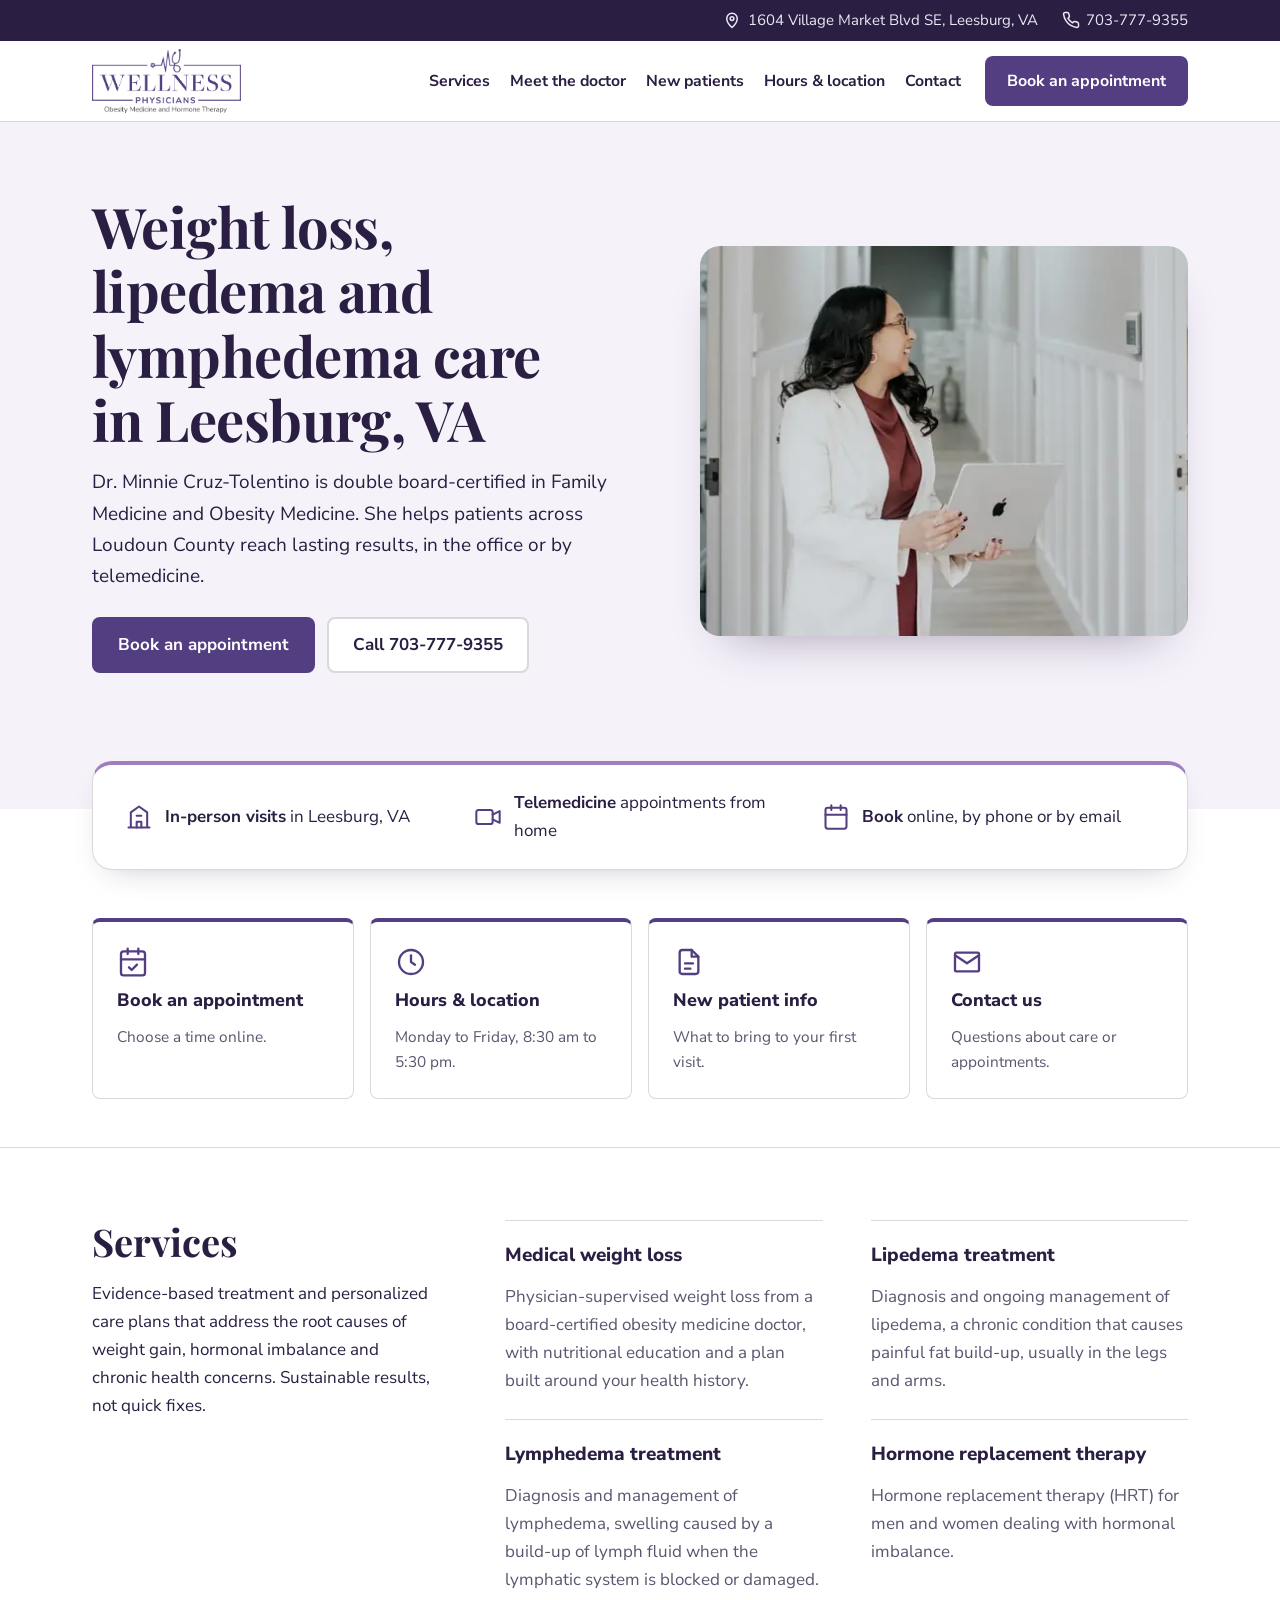
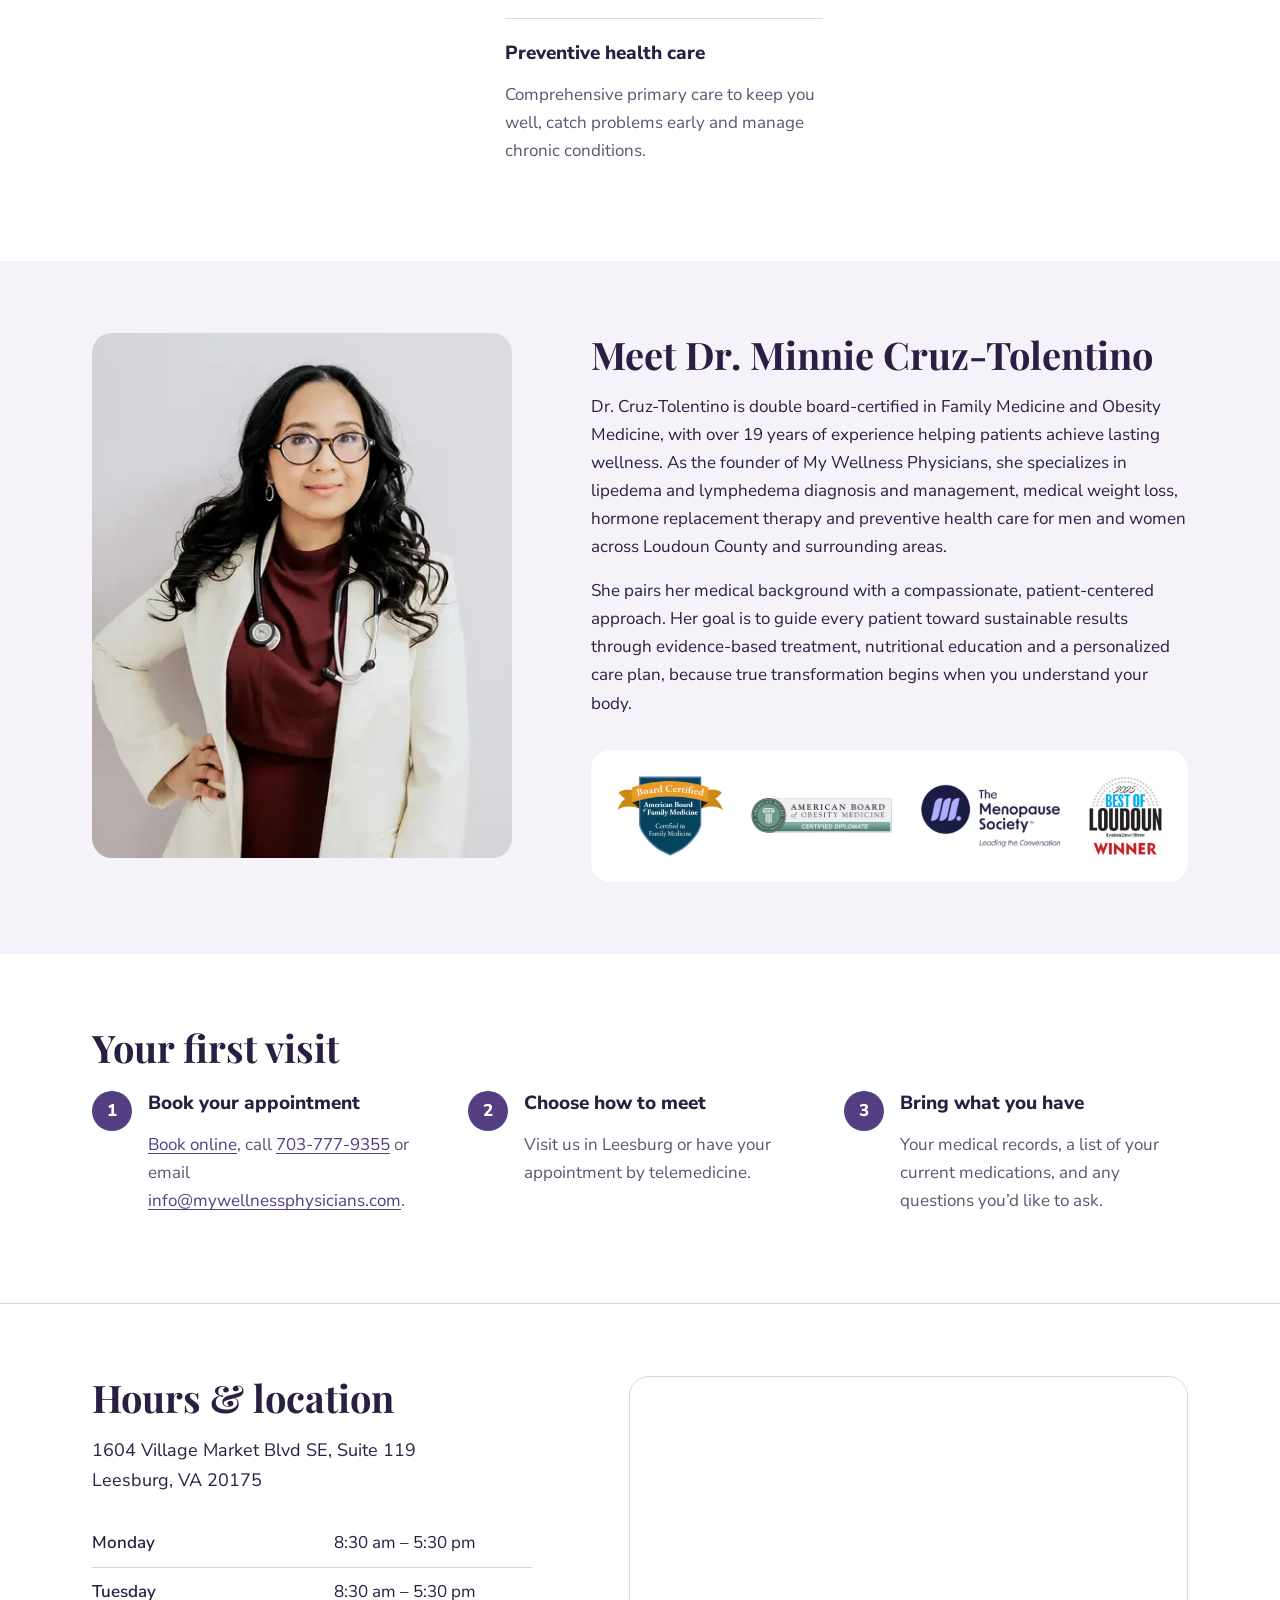
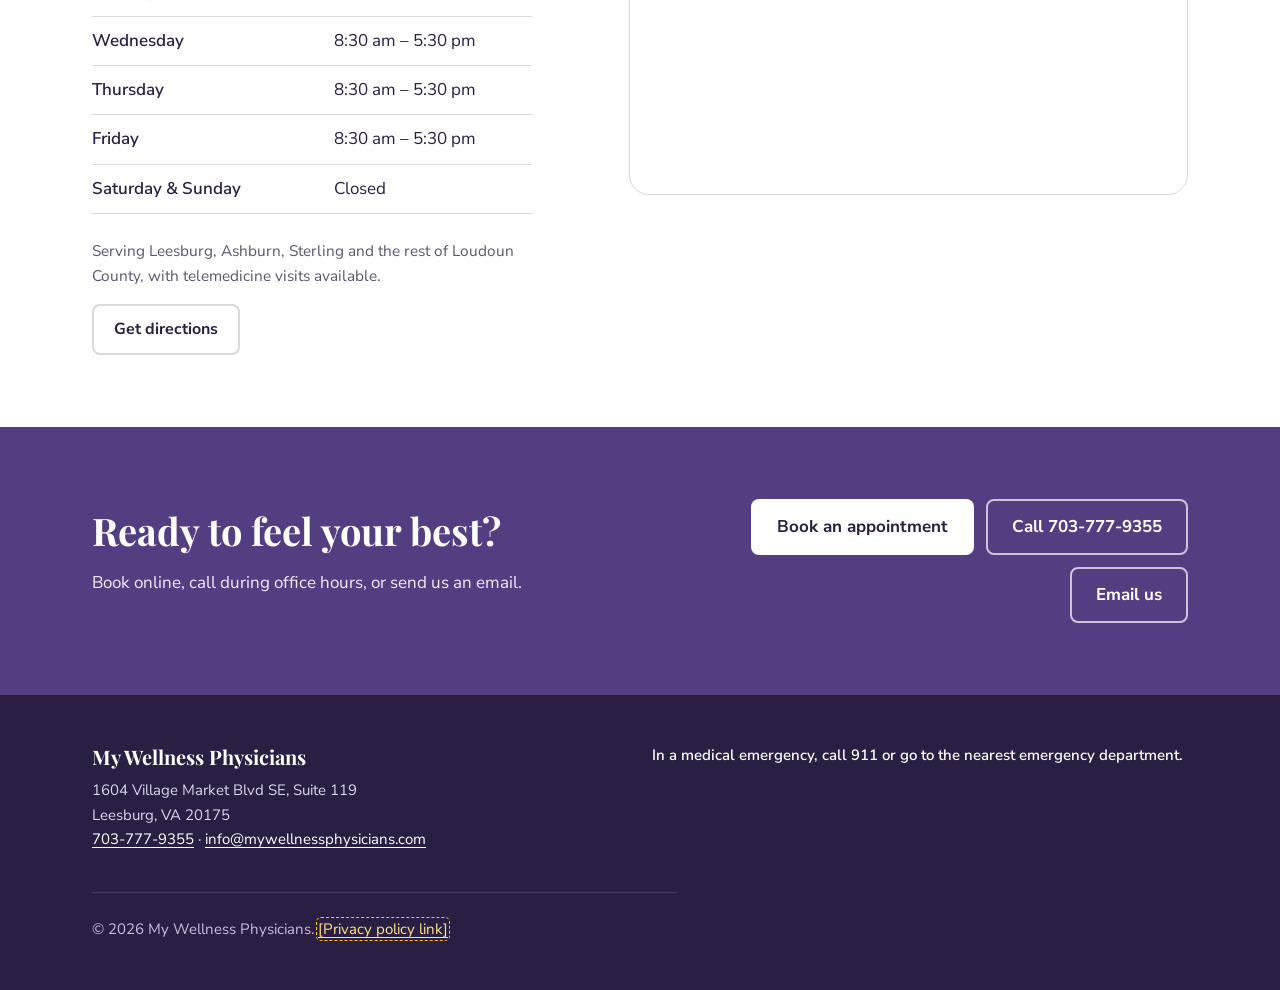
==== index.html @ 18125624 "Replace bio credentials list with certification logos Shows ABFM board certification, ABOM diplomate" ====
<!doctype html>
<html lang="en">
<head>
  <meta charset="utf-8">
  <meta name="viewport" content="width=device-width, initial-scale=1">
  <title>Weight Loss, Lipedema &amp; Lymphedema Doctor in Leesburg, VA | My Wellness Physicians</title>
  <meta name="description" content="Medical weight loss, lipedema and lymphedema treatment, and hormone therapy in Leesburg, VA. Dr. Minnie Cruz-Tolentino is double board-certified in Family and Obesity Medicine, serving Loudoun County in person and by telemedicine.">
  <link rel="canonical" href="https://www.mywellnessphysicians.com/">

  <meta property="og:type" content="website">
  <meta property="og:site_name" content="My Wellness Physicians">
  <meta property="og:title" content="Weight Loss, Lipedema &amp; Lymphedema Care in Leesburg, VA">
  <meta property="og:description" content="Physician-led medical weight loss, lipedema and lymphedema care, and hormone therapy for Loudoun County. In person or by telemedicine.">
  <meta property="og:url" content="https://www.mywellnessphysicians.com/">
  <meta property="og:image" content="https://www.mywellnessphysicians.com/assets/img/og-image.jpg">
  <meta name="twitter:card" content="summary_large_image">

  <link rel="preconnect" href="https://fonts.googleapis.com">
  <link rel="preconnect" href="https://fonts.gstatic.com" crossorigin>
  <link href="https://fonts.googleapis.com/css2?family=Nunito+Sans:opsz,wght@6..12,400;6..12,600;6..12,700;6..12,800&family=Playfair+Display:wght@600;700&display=swap" rel="stylesheet">
  <link rel="preload" as="image" href="assets/img/dr-cruz-tolentino-clinic-1200.webp" imagesrcset="assets/img/dr-cruz-tolentino-clinic-700.webp 700w, assets/img/dr-cruz-tolentino-clinic-1200.webp 1200w" imagesizes="(min-width: 900px) 540px, 100vw">
  <link rel="stylesheet" href="styles.css">

  <script type="application/ld+json">
  {
    "@context": "https://schema.org",
    "@type": "MedicalClinic",
    "@id": "https://www.mywellnessphysicians.com/#clinic",
    "name": "My Wellness Physicians",
    "description": "Obesity medicine and hormone therapy practice in Leesburg, Virginia offering medical weight loss, lipedema and lymphedema diagnosis and management, hormone replacement therapy, and preventive primary care.",
    "url": "https://www.mywellnessphysicians.com/",
    "logo": "https://www.mywellnessphysicians.com/assets/logo.png",
    "image": "https://www.mywellnessphysicians.com/assets/img/og-image.jpg",
    "telephone": "+1-703-777-9355",
    "email": "info@mywellnessphysicians.com",
    "address": {
      "@type": "PostalAddress",
      "streetAddress": "1604 Village Market Blvd SE, Suite 119",
      "addressLocality": "Leesburg",
      "addressRegion": "VA",
      "postalCode": "20175",
      "addressCountry": "US"
    },
    "areaServed": [
      { "@type": "City", "name": "Leesburg, VA" },
      { "@type": "AdministrativeArea", "name": "Loudoun County, VA" }
    ],
    "openingHoursSpecification": [{
      "@type": "OpeningHoursSpecification",
      "dayOfWeek": ["Monday", "Tuesday", "Wednesday", "Thursday", "Friday"],
      "opens": "08:30",
      "closes": "17:30"
    }],
    "medicalSpecialty": ["PrimaryCare"],
    "availableService": [
      { "@type": "MedicalTherapy", "name": "Medical weight loss" },
      { "@type": "MedicalTherapy", "name": "Lipedema diagnosis and management" },
      { "@type": "MedicalTherapy", "name": "Lymphedema diagnosis and management" },
      { "@type": "MedicalTherapy", "name": "Hormone replacement therapy" },
      { "@type": "MedicalProcedure", "name": "Preventive health care" }
    ],
    "potentialAction": {
      "@type": "ReserveAction",
      "target": "https://scheduling.symplast.com/mywellnessphysicians/3?provider=7"
    },
    "employee": {
      "@type": "Physician",
      "name": "Dr. Minnie Cruz-Tolentino",
      "image": "https://www.mywellnessphysicians.com/assets/img/dr-cruz-tolentino-portrait-900.webp"
    }
  }
  </script>
</head>
<body>
  <a class="skip-link" href="#main">Skip to main content</a>

  <div class="utility-bar">
    <div class="container utility-inner">
      <a class="utility-item" href="https://www.google.com/maps/search/?api=1&amp;query=1604+Village+Market+Blvd+SE+Suite+119+Leesburg+VA+20175">
        <svg class="icon" aria-hidden="true" viewBox="0 0 24 24"><path d="M12 22s7-6.2 7-12a7 7 0 1 0-14 0c0 5.8 7 12 7 12z"/><circle cx="12" cy="10" r="2.5"/></svg>
        1604 Village Market Blvd SE, Leesburg, VA
      </a>
      <a class="utility-item" href="tel:+17037779355">
        <svg class="icon" aria-hidden="true" viewBox="0 0 24 24"><path d="M22 16.9v3a2 2 0 0 1-2.2 2 19.8 19.8 0 0 1-8.6-3.1 19.5 19.5 0 0 1-6-6A19.8 19.8 0 0 1 2.1 4.2 2 2 0 0 1 4.1 2h3a2 2 0 0 1 2 1.7c.1.9.4 1.8.7 2.7a2 2 0 0 1-.5 2.1L8 9.8a16 16 0 0 0 6 6l1.3-1.3a2 2 0 0 1 2.1-.4c.9.3 1.8.6 2.7.7a2 2 0 0 1 1.7 2z"/></svg>
        703-777-9355
      </a>
    </div>
  </div>

  <header class="site-header">
    <div class="container header-inner">
      <a class="brand" href="/">
        <img src="assets/logo.png" width="1577" height="676" alt="My Wellness Physicians: Obesity Medicine and Hormone Therapy">
      </a>

      <button class="nav-toggle" type="button" aria-expanded="false" aria-controls="site-nav">
        <svg class="icon" aria-hidden="true" viewBox="0 0 24 24"><path d="M4 7h16M4 12h16M4 17h16"/></svg>
        <span>Menu</span>
      </button>

      <nav class="site-nav" id="site-nav" aria-label="Main">
        <ul>
          <li><a href="#services">Services</a></li>
          <li><a href="#about">Meet the doctor</a></li>
          <li><a href="#new-patients">New patients</a></li>
          <li><a href="#visit">Hours &amp; location</a></li>
          <li><a href="#contact">Contact</a></li>
        </ul>
        <a class="btn btn-primary nav-cta" href="https://scheduling.symplast.com/mywellnessphysicians/3?provider=7">Book an appointment</a>
      </nav>
    </div>
  </header>

  <main id="main">
    <section class="hero" aria-labelledby="hero-title">
      <div class="container hero-inner">
        <div class="hero-copy">
          <h1 id="hero-title">Weight loss, lipedema and lymphedema care in Leesburg, VA</h1>
          <p class="lede">Dr. Minnie Cruz-Tolentino is double board-certified in Family Medicine and Obesity Medicine. She helps patients across Loudoun County reach lasting results, in the office or by telemedicine.</p>
          <div class="hero-actions">
            <a class="btn btn-primary btn-lg" href="https://scheduling.symplast.com/mywellnessphysicians/3?provider=7">Book an appointment</a>
            <a class="btn btn-quiet btn-lg" href="tel:+17037779355">Call 703-777-9355</a>
          </div>
        </div>
        <figure class="hero-media">
          <img
            src="assets/img/dr-cruz-tolentino-clinic-1200.webp"
            srcset="assets/img/dr-cruz-tolentino-clinic-700.webp 700w, assets/img/dr-cruz-tolentino-clinic-1200.webp 1200w"
            sizes="(min-width: 900px) 540px, 100vw"
            width="1200" height="675"
            alt="Dr. Minnie Cruz-Tolentino in the hallway of My Wellness Physicians in Leesburg, VA"
            fetchpriority="high">
        </figure>
      </div>
    </section>

    <section class="visit-options" aria-label="Ways to see us">
      <div class="container">
        <ul class="options-list">
          <li>
            <svg class="icon icon-md" aria-hidden="true" viewBox="0 0 24 24"><path d="M3 21h18M5 21V8l7-5 7 5v13"/><path d="M10 21v-5h4v5M10 11h4"/></svg>
            <span><strong>In-person visits</strong> in Leesburg, VA</span>
          </li>
          <li>
            <svg class="icon icon-md" aria-hidden="true" viewBox="0 0 24 24"><rect x="2" y="6" width="14" height="12" rx="2"/><path d="m16 10 6-3v10l-6-3"/></svg>
            <span><strong>Telemedicine</strong> appointments from home</span>
          </li>
          <li>
            <svg class="icon icon-md" aria-hidden="true" viewBox="0 0 24 24"><rect x="3" y="4" width="18" height="18" rx="2"/><path d="M16 2v4M8 2v4M3 10h18"/></svg>
            <span><strong>Book</strong> online, by phone or by email</span>
          </li>
        </ul>
      </div>
    </section>

    <section class="quick-links" aria-labelledby="quick-title">
      <div class="container">
        <h2 id="quick-title" class="visually-hidden">Get started</h2>
        <ul class="quick-grid">
          <li>
            <a class="quick-link" href="https://scheduling.symplast.com/mywellnessphysicians/3?provider=7">
              <svg class="icon icon-lg" aria-hidden="true" viewBox="0 0 24 24"><rect x="3" y="4" width="18" height="18" rx="2"/><path d="M16 2v4M8 2v4M3 10h18M9 16l2 2 4-4"/></svg>
              <span class="quick-title">Book an appointment</span>
              <span class="quick-text">Choose a time online.</span>
            </a>
          </li>
          <li>
            <a class="quick-link" href="#visit">
              <svg class="icon icon-lg" aria-hidden="true" viewBox="0 0 24 24"><circle cx="12" cy="12" r="9"/><path d="M12 7v5l3 2"/></svg>
              <span class="quick-title">Hours &amp; location</span>
              <span class="quick-text">Monday to Friday, 8:30 am to 5:30 pm.</span>
            </a>
          </li>
          <li>
            <a class="quick-link" href="#new-patients">
              <svg class="icon icon-lg" aria-hidden="true" viewBox="0 0 24 24"><path d="M14 3H7a2 2 0 0 0-2 2v14a2 2 0 0 0 2 2h10a2 2 0 0 0 2-2V8z"/><path d="M14 3v5h5M9 13h6M9 17h4"/></svg>
              <span class="quick-title">New patient info</span>
              <span class="quick-text">What to bring to your first visit.</span>
            </a>
          </li>
          <li>
            <a class="quick-link" href="#contact">
              <svg class="icon icon-lg" aria-hidden="true" viewBox="0 0 24 24"><path d="M4 5h16a1 1 0 0 1 1 1v12a1 1 0 0 1-1 1H4a1 1 0 0 1-1-1V6a1 1 0 0 1 1-1z"/><path d="m3 7 9 6 9-6"/></svg>
              <span class="quick-title">Contact us</span>
              <span class="quick-text">Questions about care or appointments.</span>
            </a>
          </li>
        </ul>
      </div>
    </section>

    <section class="services" id="services" aria-labelledby="services-title">
      <div class="container services-inner">
        <div class="section-intro">
          <h2 id="services-title">Services</h2>
          <p>Evidence-based treatment and personalized care plans that address the root causes of weight gain, hormonal imbalance and chronic health concerns. Sustainable results, not quick fixes.</p>
        </div>
        <ul class="service-list">
          <li id="weight-loss">
            <h3>Medical weight loss</h3>
            <p>Physician-supervised weight loss from a board-certified obesity medicine doctor, with nutritional education and a plan built around your health history.</p>
          </li>
          <li id="lipedema">
            <h3>Lipedema treatment</h3>
            <p>Diagnosis and ongoing management of lipedema, a chronic condition that causes painful fat build-up, usually in the legs and arms.</p>
          </li>
          <li id="lymphedema">
            <h3>Lymphedema treatment</h3>
            <p>Diagnosis and management of lymphedema, swelling caused by a build-up of lymph fluid when the lymphatic system is blocked or damaged.</p>
          </li>
          <li id="hormone-therapy">
            <h3>Hormone replacement therapy</h3>
            <p>Hormone replacement therapy (HRT) for men and women dealing with hormonal imbalance.</p>
          </li>
          <li id="preventive-care">
            <h3>Preventive health care</h3>
            <p>Comprehensive primary care to keep you well, catch problems early and manage chronic conditions.</p>
          </li>
        </ul>
      </div>
    </section>

    <section class="about" id="about" aria-labelledby="about-title">
      <div class="container about-inner">
        <img class="about-photo"
          src="assets/img/dr-cruz-tolentino-portrait-900.webp"
          srcset="assets/img/dr-cruz-tolentino-portrait-500.webp 500w, assets/img/dr-cruz-tolentino-portrait-900.webp 900w"
          sizes="(min-width: 900px) 420px, 100vw"
          width="900" height="984" loading="lazy"
          alt="Portrait of Dr. Minnie Cruz-Tolentino, obesity medicine physician in Leesburg, VA">
        <div>
          <h2 id="about-title">Meet Dr. Minnie Cruz-Tolentino</h2>
          <p>Dr. Cruz-Tolentino is double board-certified in Family Medicine and Obesity Medicine, with over 19 years of experience helping patients achieve lasting wellness. As the founder of My Wellness Physicians, she specializes in lipedema and lymphedema diagnosis and management, medical weight loss, hormone replacement therapy and preventive health care for men and women across Loudoun County and surrounding areas.</p>
          <p>She pairs her medical background with a compassionate, patient-centered approach. Her goal is to guide every patient toward sustainable results through evidence-based treatment, nutritional education and a personalized care plan, because true transformation begins when you understand your body.</p>
          <ul class="credentials" aria-label="Certifications and recognition">
            <li><img src="assets/img/credentials/abfm-board-certified.png" width="199" height="152" loading="lazy" alt="Board Certified, American Board of Family Medicine"></li>
            <li><img src="assets/img/credentials/abom-diplomate.png" width="293" height="78" loading="lazy" alt="American Board of Obesity Medicine, Certified Diplomate"></li>
            <li><img src="assets/img/credentials/menopause-society.png" width="218" height="102" loading="lazy" alt="The Menopause Society"></li>
            <li><img src="assets/img/credentials/best-of-loudoun-2025.png" width="123" height="134" loading="lazy" alt="Best of Loudoun 2025 Winner, Loudoun Times-Mirror"></li>
          </ul>
        </div>
      </div>
    </section>

    <section class="new-patients" id="new-patients" aria-labelledby="np-title">
      <div class="container">
        <h2 id="np-title">Your first visit</h2>
        <ol class="steps">
          <li>
            <h3>Book your appointment</h3>
            <p>
              <a href="https://scheduling.symplast.com/mywellnessphysicians/3?provider=7">Book online</a>, call <a href="tel:+17037779355">703-777-9355</a>
              or email <a href="mailto:info@mywellnessphysicians.com">info@mywellnessphysicians.com</a>.
            </p>
          </li>
          <li>
            <h3>Choose how to meet</h3>
            <p>Visit us in Leesburg or have your appointment by telemedicine.</p>
          </li>
          <li>
            <h3>Bring what you have</h3>
            <p>Your medical records, a list of your current medications, and any questions you’d like to ask.</p>
          </li>
        </ol>
      </div>
    </section>

    <section class="visit" id="visit" aria-labelledby="visit-title">
      <div class="container visit-inner">
        <div>
          <h2 id="visit-title">Hours &amp; location</h2>
          <address class="address">
            1604 Village Market Blvd SE, Suite 119<br>
            Leesburg, VA 20175
          </address>
          <table class="hours">
            <caption class="visually-hidden">Opening hours</caption>
            <tbody>
              <tr><th scope="row">Monday</th><td>8:30 am – 5:30 pm</td></tr>
              <tr><th scope="row">Tuesday</th><td>8:30 am – 5:30 pm</td></tr>
              <tr><th scope="row">Wednesday</th><td>8:30 am – 5:30 pm</td></tr>
              <tr><th scope="row">Thursday</th><td>8:30 am – 5:30 pm</td></tr>
              <tr><th scope="row">Friday</th><td>8:30 am – 5:30 pm</td></tr>
              <tr><th scope="row">Saturday &amp; Sunday</th><td>Closed</td></tr>
            </tbody>
          </table>
          <p class="hint">Serving Leesburg, Ashburn, Sterling and the rest of Loudoun County, with telemedicine visits available.</p>
          <a class="btn btn-quiet" href="https://www.google.com/maps/dir/?api=1&amp;destination=1604+Village+Market+Blvd+SE+Suite+119+Leesburg+VA+20175">Get directions</a>
        </div>
        <iframe class="map"
          title="Map showing My Wellness Physicians at 1604 Village Market Blvd SE, Leesburg, VA"
          src="https://www.google.com/maps?q=1604+Village+Market+Blvd+SE+Suite+119+Leesburg+VA+20175&amp;output=embed"
          loading="lazy" referrerpolicy="no-referrer-when-downgrade"></iframe>
      </div>
    </section>

    <section class="cta-band" id="contact" aria-labelledby="contact-title">
      <div class="container cta-inner">
        <div>
          <h2 id="contact-title">Ready to feel your best?</h2>
          <p>Book online, call during office hours, or send us an email.</p>
        </div>
        <div class="cta-actions">
          <a class="btn btn-light btn-lg" href="https://scheduling.symplast.com/mywellnessphysicians/3?provider=7">Book an appointment</a>
          <a class="btn btn-outline-light btn-lg" href="tel:+17037779355">Call 703-777-9355</a>
          <a class="btn btn-outline-light btn-lg" href="mailto:info@mywellnessphysicians.com">Email us</a>
        </div>
      </div>
    </section>
  </main>

  <footer class="site-footer">
    <div class="container footer-inner">
      <div>
        <p class="footer-brand">My Wellness Physicians</p>
        <p>
          1604 Village Market Blvd SE, Suite 119<br>
          Leesburg, VA 20175<br>
          <a href="tel:+17037779355">703-777-9355</a> ·
          <a href="mailto:info@mywellnessphysicians.com">info@mywellnessphysicians.com</a>
        </p>
      </div>
      <p class="footer-notice">In a medical emergency, call 911 or go to the nearest emergency department.</p>
      <p class="footer-legal">© <span id="year">2026</span> My Wellness Physicians. <a href="#" class="ph">[Privacy policy link]</a></p>
    </div>
  </footer>

  <script src="main.js"></script>
</body>
</html>
---- styles.css ----
:root {
  /* Brand palette: #543e82, #9e7ebc, #2a1f42, #d9d9d9, #ffffff */
  --plum-900: #2a1f42;   /* brand deep: headings, footer */
  --plum-800: #3d2d61;   /* hover / dark band */
  --plum-700: #543e82;   /* brand primary: white text passes 8.8:1 */
  --lilac:    #9e7ebc;   /* brand light: decoration only (3.4:1 on white) */
  --plum-100: #e9e1f2;
  --plum-50:  #f6f2fa;
  --ink: #2a1f42;
  --ink-muted: #5b5670;  /* 7:1 on white */
  --line: #d9d9d9;
  --white: #ffffff;
  --ph: #b45309;          /* placeholder marker colour */

  --font-head: "Playfair Display", Georgia, serif;
  --font-body: "Nunito Sans", system-ui, sans-serif;

  --space-1: 0.5rem;
  --space-2: 1rem;
  --space-3: 1.5rem;
  --space-4: 2rem;
  --space-5: 3rem;
  --space-6: 4.5rem;
  --space-7: 6rem;

  --radius-sm: 8px;
  --radius-lg: 20px;
  --container: 1160px;
  --focus: 0 0 0 3px var(--white), 0 0 0 6px var(--plum-700);
}

*, *::before, *::after { box-sizing: border-box; }

html { scroll-behavior: smooth; }

@media (prefers-reduced-motion: reduce) {
  html { scroll-behavior: auto; }
  *, *::before, *::after { transition: none !important; }
}

body {
  margin: 0;
  font-family: var(--font-body);
  font-size: 1.0625rem;
  line-height: 1.65;
  color: var(--ink);
  background: var(--white);
}

h1, h2, h3 {
  font-family: var(--font-head);
  line-height: 1.15;
  margin: 0 0 var(--space-2);
  color: var(--plum-900);
  text-wrap: balance;
}
h1 { font-size: clamp(2.25rem, 4.6vw, 3.5rem); font-weight: 700; letter-spacing: -0.01em; }
h2 { font-size: clamp(1.75rem, 3vw, 2.375rem); font-weight: 700; }
h3 { font-family: var(--font-body); font-size: 1.1875rem; font-weight: 800; }
p { margin: 0 0 var(--space-2); max-width: 65ch; }

a { color: var(--plum-700); text-underline-offset: 0.2em; }
a:hover { color: var(--plum-900); }
:focus-visible { outline: none; box-shadow: var(--focus); border-radius: 4px; }

.container {
  width: 100%;
  max-width: var(--container);
  margin-inline: auto;
  padding-inline: 1rem;
}
@media (min-width: 768px) { .container { padding-inline: 2rem; } }

.visually-hidden {
  position: absolute !important;
  width: 1px; height: 1px;
  overflow: hidden; clip: rect(0 0 0 0); white-space: nowrap;
}

.skip-link {
  position: absolute; left: 1rem; top: -100px; z-index: 100;
  background: var(--plum-900); color: var(--white);
  padding: var(--space-1) var(--space-2); border-radius: var(--radius-sm);
}
.skip-link:focus { top: 1rem; color: var(--white); }

/* Placeholder content: delete the class once real copy is in. */
.ph {
  color: var(--ph);
  background: #fff7ed;
  outline: 1px dashed #f59e0b;
  outline-offset: 1px;
  border-radius: 3px;
}

.icon {
  width: 1.125rem; height: 1.125rem;
  fill: none; stroke: currentColor; stroke-width: 2;
  stroke-linecap: round; stroke-linejoin: round;
  flex-shrink: 0;
}
.icon-lg { width: 2rem; height: 2rem; stroke-width: 1.75; }

/* Buttons */
.btn {
  display: inline-flex; align-items: center; justify-content: center; gap: 0.4em;
  min-height: 44px;
  padding: 0.625rem 1.25rem;
  border-radius: var(--radius-sm);
  border: 2px solid transparent;
  font-family: var(--font-body);
  font-weight: 700;
  font-size: 1rem;
  text-decoration: none;
  cursor: pointer;
  transition: background-color 160ms ease, color 160ms ease, border-color 160ms ease;
}
.btn-lg { min-height: 52px; padding: 0.75rem 1.5rem; font-size: 1.0625rem; }
.btn-primary { background: var(--plum-700); color: var(--white); }
.btn-primary:hover { background: var(--plum-900); color: var(--white); }
.btn-quiet { background: var(--white); color: var(--plum-900); border-color: var(--line); }
.btn-quiet:hover { border-color: var(--plum-700); color: var(--plum-900); }
.btn-light { background: var(--white); color: var(--plum-900); }
.btn-light:hover { background: var(--plum-100); color: var(--plum-900); }
.btn-outline-light { background: transparent; color: var(--white); border-color: rgba(255,255,255,.7); }
.btn-outline-light:hover { background: rgba(255,255,255,.12); color: var(--white); border-color: var(--white); }
.cta-band .ph, .btn .ph { color: inherit; background: transparent; }

/* Utility bar */
.utility-bar { background: var(--plum-900); color: #ece6f5; font-size: 0.9375rem; }
.utility-inner {
  display: flex; flex-wrap: wrap; justify-content: flex-start; gap: 0.25rem 1.5rem;
  padding-block: 0.5rem;
}
@media (min-width: 768px) { .utility-inner { justify-content: flex-end; } }
.utility-item { display: inline-flex; align-items: center; gap: 0.4rem; color: inherit; text-decoration: none; }
a.utility-item:hover { color: var(--white); text-decoration: underline; }
.utility-bar .ph { color: #fde68a; background: transparent; outline-color: #fbbf24; }

/* Header */
.site-header {
  position: sticky; top: 0; z-index: 50;
  background: rgba(255,255,255,.97);
  border-bottom: 1px solid var(--line);
}
.header-inner {
  display: flex; align-items: center; justify-content: space-between; gap: var(--space-2);
  min-height: 80px; padding-block: 0.5rem;
}
.brand { display: inline-flex; align-items: center; flex-shrink: 0; }
.brand img { display: block; height: 52px; width: auto; }
@media (min-width: 640px) { .brand img { height: 64px; } }
@media (min-width: 1300px) { .brand img { height: 72px; } }

.nav-toggle {
  display: inline-flex; align-items: center; gap: 0.4rem;
  min-height: 44px; padding: 0 0.875rem;
  background: var(--white); color: var(--plum-900);
  border: 2px solid var(--line); border-radius: var(--radius-sm);
  font: 700 1rem var(--font-body); cursor: pointer;
}

.site-nav {
  display: none;
  position: absolute; left: 0; right: 0; top: 100%;
  background: var(--white);
  border-bottom: 1px solid var(--line);
  padding: var(--space-1) 1rem var(--space-3);
}
.site-nav.is-open { display: block; }
.site-nav ul { list-style: none; margin: 0 0 var(--space-2); padding: 0; }
.site-nav li a {
  display: flex; align-items: center; min-height: 48px;
  color: var(--ink); font-family: var(--font-body); font-weight: 700; text-decoration: none;
  border-bottom: 1px solid var(--line);
}
.site-nav li a:hover { color: var(--plum-700); }
.nav-cta { width: 100%; }


@media (min-width: 1200px) {
  .nav-toggle { display: none; }
  .site-nav {
    display: flex; align-items: center; gap: var(--space-3);
    position: static; padding: 0; border: 0; background: none;
  }
  .site-nav ul { display: flex; gap: 1.25rem; margin: 0; }
  .site-nav li a { border: 0; min-height: 44px; font-size: 0.9875rem; white-space: nowrap; }
  .nav-cta { width: auto; white-space: nowrap; }
}

/* Hero */
.hero { background: var(--plum-50); padding-block: var(--space-5) var(--space-7); }
.hero-inner { display: grid; gap: var(--space-5); align-items: center; }
.lede { font-size: 1.1875rem; color: var(--ink); }
.hero-actions { display: flex; flex-wrap: wrap; gap: 0.75rem; margin-block: var(--space-3) var(--space-2); }
.hero-note { font-size: 0.9375rem; color: var(--ink-muted); }
.hero-media { margin: 0; }
.hero-media img {
  display: block; width: 100%; height: auto;
  aspect-ratio: 5 / 4; object-fit: cover; object-position: 30% 50%;
  border-radius: var(--radius-lg);
  box-shadow: 0 24px 48px -28px rgba(42,31,66,.45);
}

.photo-slot {
  display: grid; place-items: center;
  aspect-ratio: 5 / 4;
  border-radius: var(--radius-lg);
  background:
    repeating-linear-gradient(135deg, transparent 0 14px, rgba(84,62,130,.07) 14px 28px),
    var(--plum-100);
  border: 2px dashed var(--lilac);
  color: var(--plum-800);
  font-family: var(--font-body); font-weight: 700;
}
.photo-slot--portrait { aspect-ratio: 4 / 5; }

@media (min-width: 900px) {
  .hero { padding-block: var(--space-6) calc(var(--space-7) + var(--space-3)); }
  .hero-inner { grid-template-columns: 1.1fr 1fr; gap: var(--space-6); }
}

/* Ways-to-visit strip, overlapping the hero edge */
.visit-options { margin-top: calc(var(--space-5) * -1); position: relative; }
.options-list {
  list-style: none; margin: 0; padding: var(--space-3);
  display: grid; gap: var(--space-2);
  background: var(--white);
  border: 1px solid var(--line);
  border-top: 4px solid var(--lilac);
  border-radius: var(--radius-lg);
  box-shadow: 0 12px 32px -18px rgba(42,31,66,.35);
}
.options-list li { display: flex; align-items: center; gap: 0.75rem; }
.options-list .icon { color: var(--plum-700); }
.icon-md { width: 1.75rem; height: 1.75rem; stroke-width: 1.75; }
@media (min-width: 900px) { .options-list { grid-template-columns: repeat(3, 1fr); padding: var(--space-3) var(--space-4); } }

/* Quick links */
.quick-links { padding-block: var(--space-5); }
.quick-grid { list-style: none; margin: 0; padding: 0; display: grid; gap: var(--space-2); }
@media (min-width: 640px) { .quick-grid { grid-template-columns: repeat(2, 1fr); } }
@media (min-width: 1000px) { .quick-grid { grid-template-columns: repeat(4, 1fr); } }
.quick-link {
  display: grid; align-content: start; gap: 0.5rem; height: 100%;
  padding: var(--space-3);
  border-radius: var(--radius-sm);
  border: 1px solid var(--line);
  border-top: 4px solid var(--plum-700);
  color: var(--ink); text-decoration: none;
  transition: background-color 160ms ease, border-color 160ms ease;
}
.quick-link .icon { color: var(--plum-700); }
.quick-title { font-family: var(--font-body); font-weight: 800; font-size: 1.125rem; color: var(--plum-900); }
.quick-text { color: var(--ink-muted); font-size: 0.9625rem; }
.quick-link:hover { background: var(--plum-50); border-color: var(--plum-700); }
.quick-link:hover .quick-title { text-decoration: underline; }

/* Services */
.services { padding-block: var(--space-6); border-top: 1px solid var(--line); }
.services-inner { display: grid; gap: var(--space-4); }
.service-list {
  list-style: none; margin: 0; padding: 0;
  display: grid; gap: 0 var(--space-5);
}
.service-list li { padding-block: var(--space-3); border-top: 1px solid var(--line); }
.service-list p { color: var(--ink-muted); margin: 0; }
@media (min-width: 768px) { .service-list { grid-template-columns: repeat(2, 1fr); } }
@media (min-width: 1000px) { .services-inner { grid-template-columns: 1fr 2fr; gap: var(--space-6); } }

/* About */
.about { background: var(--plum-50); padding-block: var(--space-6); }
.about-inner { display: grid; gap: var(--space-5); align-items: center; }
.about-photo {
  display: block; width: 100%; max-width: 420px; height: auto;
  aspect-ratio: 4 / 5; object-fit: cover; object-position: 50% 15%;
  border-radius: var(--radius-lg);
}
.about-inner { align-items: start; }
.credentials {
  list-style: none; margin: var(--space-4) 0 0; padding: var(--space-3);
  display: grid; grid-template-columns: repeat(2, 1fr); gap: var(--space-3);
  align-items: center; justify-items: center;
  background: var(--white); border-radius: var(--radius-lg);
}
.credentials li { min-width: 0; }
.credentials img { display: block; width: auto; height: auto; max-width: 100%; max-height: 84px; }
@media (min-width: 1100px) { .credentials { grid-template-columns: repeat(4, auto); justify-content: space-between; } }
@media (min-width: 900px) { .about-inner { grid-template-columns: 1fr 1.4fr; gap: var(--space-6); } }

/* New patients: a real sequence, so numbered */
.new-patients { padding-block: var(--space-6); }
.steps { list-style: none; counter-reset: step; margin: var(--space-3) 0 0; padding: 0; display: grid; gap: var(--space-4); }
.steps li { counter-increment: step; position: relative; padding-left: 3.5rem; }
.steps li::before {
  content: counter(step);
  position: absolute; left: 0; top: -0.15rem;
  width: 2.5rem; height: 2.5rem; display: grid; place-items: center;
  border-radius: 50%;
  background: var(--plum-700); color: var(--white);
  font: 800 1.0625rem var(--font-body);
}
.steps p { color: var(--ink-muted); }
@media (min-width: 900px) { .steps { grid-template-columns: repeat(3, 1fr); } }

/* Visit */
.visit { padding-block: var(--space-6); border-top: 1px solid var(--line); }
.visit-inner { display: grid; gap: var(--space-5); }
.address { font-style: normal; margin-bottom: var(--space-3); font-size: 1.125rem; }
.hours { border-collapse: collapse; width: 100%; max-width: 440px; margin-bottom: var(--space-3); }
.hours th, .hours td { text-align: left; padding: 0.625rem 0; border-bottom: 1px solid var(--line); }
.hours th { font-weight: 600; padding-right: var(--space-3); }
.hours td { white-space: nowrap; }
.hint { color: var(--ink-muted); font-size: 0.9625rem; }
.map { width: 100%; aspect-ratio: 4 / 3; border: 1px solid var(--line); border-radius: var(--radius-lg); }
@media (min-width: 900px) { .visit-inner { grid-template-columns: 1fr 1.2fr; gap: var(--space-6); align-items: start; } }

/* CTA band */
.cta-band { background: var(--plum-700); color: #f1ecf8; padding-block: var(--space-6); }
.cta-band h2 { color: var(--white); }
.cta-band p { color: #f1ecf8; }
.cta-inner { display: grid; gap: var(--space-3); align-items: center; }
.cta-actions { display: flex; flex-wrap: wrap; gap: 0.75rem; }
@media (min-width: 900px) { .cta-inner { grid-template-columns: 1.4fr 1fr; } .cta-actions { justify-content: flex-end; } }

/* Footer */
.site-footer { background: var(--plum-900); color: #ddd5ea; padding-block: var(--space-5); font-size: 0.9375rem; }
.site-footer a { color: var(--white); }
.site-footer .ph { color: #fde68a; background: transparent; outline-color: #fbbf24; }
.footer-inner { display: grid; gap: var(--space-3); }
.footer-brand { font: 700 1.25rem var(--font-head); color: var(--white); margin-bottom: 0.5rem; }
.footer-notice { font-weight: 600; color: var(--white); }
.footer-legal { margin: 0; color: #c9bddb; }
@media (min-width: 900px) { .footer-inner { grid-template-columns: 1fr 1fr; } .footer-legal { grid-column: 1 / -1; padding-top: var(--space-3); border-top: 1px solid rgba(255,255,255,.15); } }
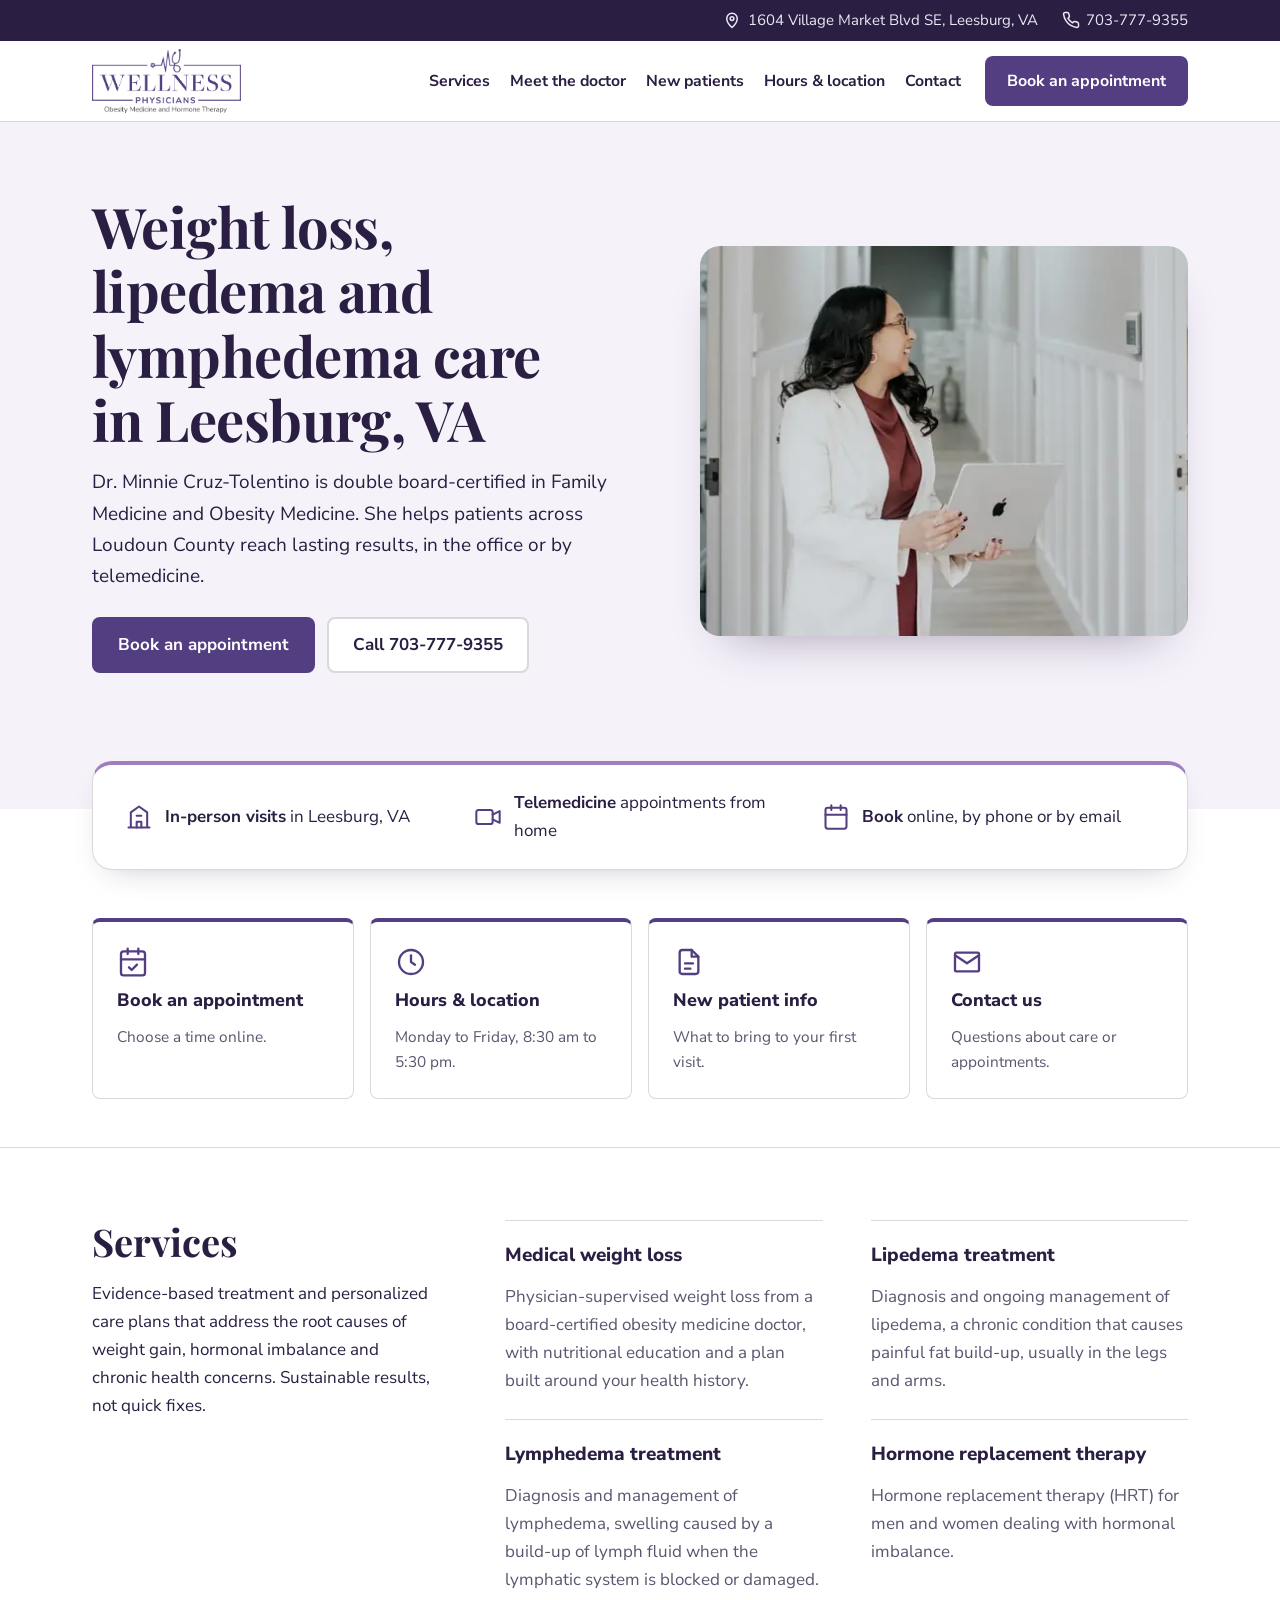
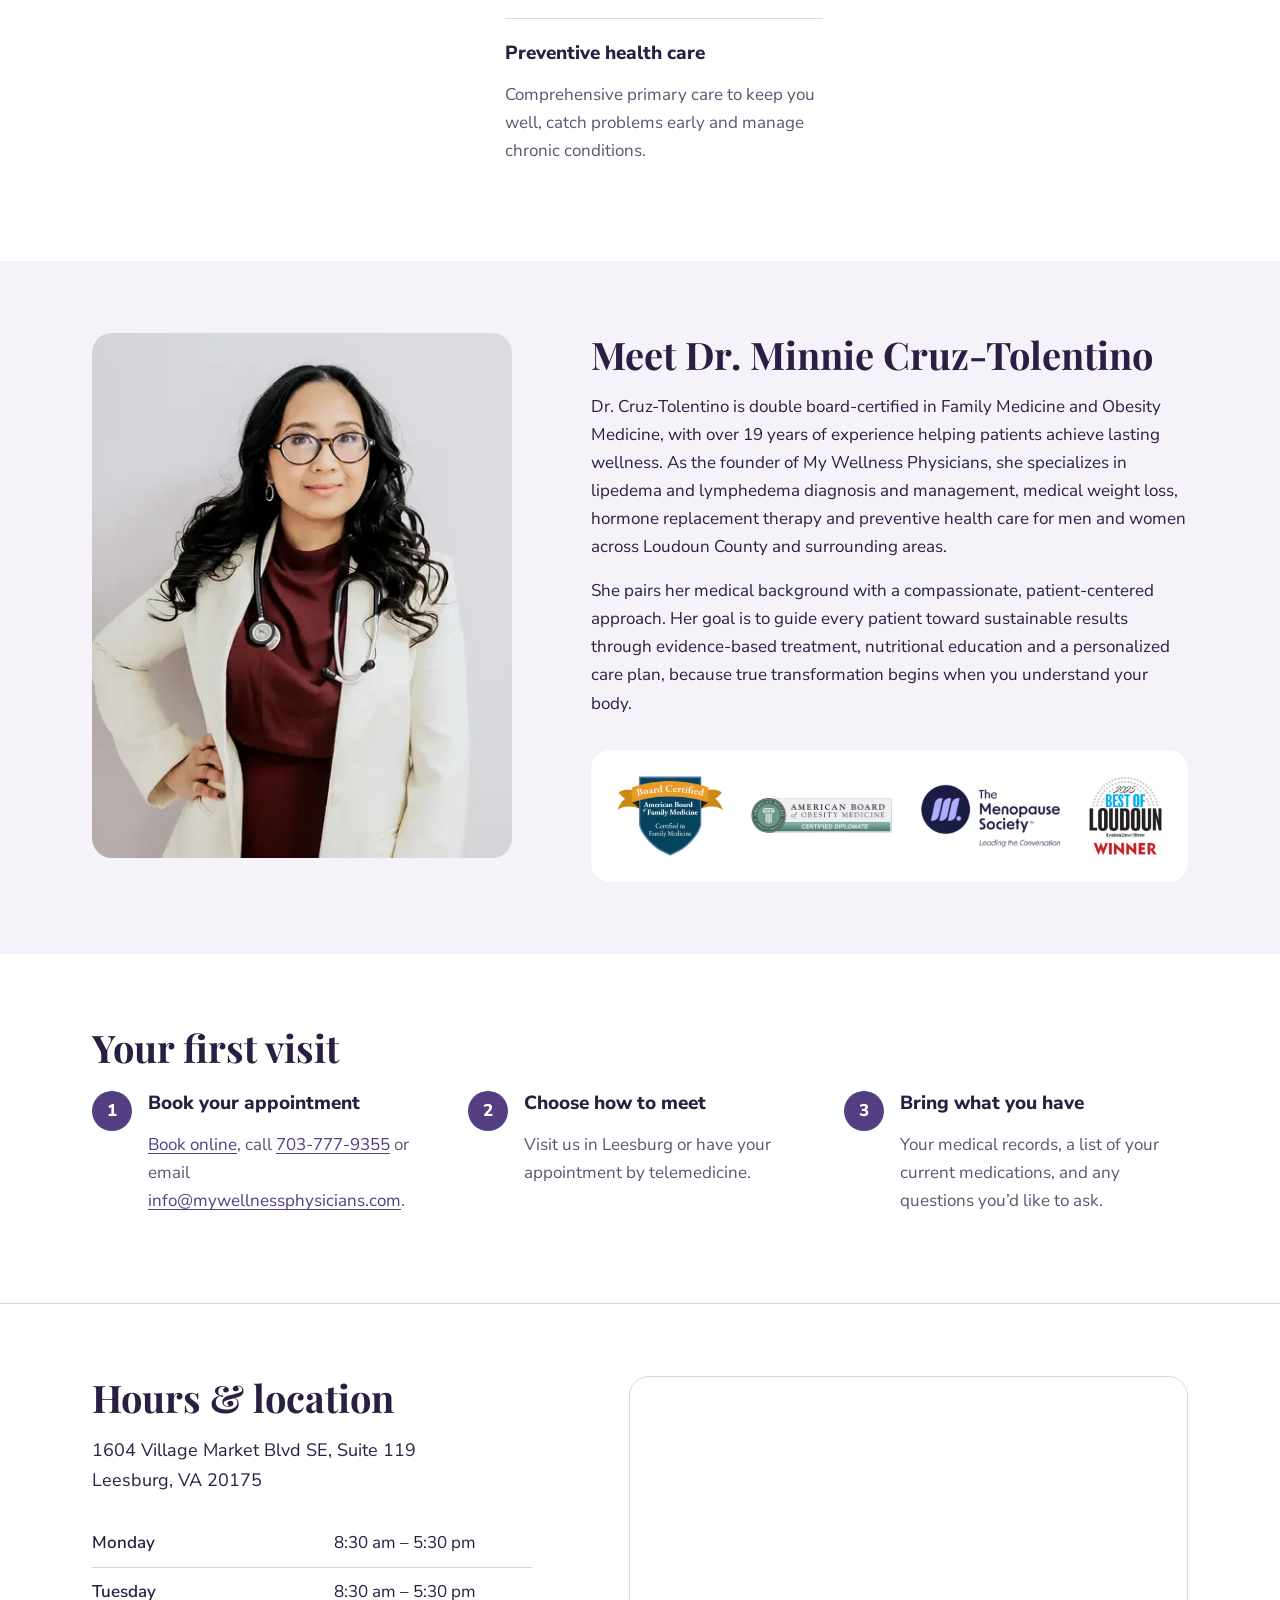
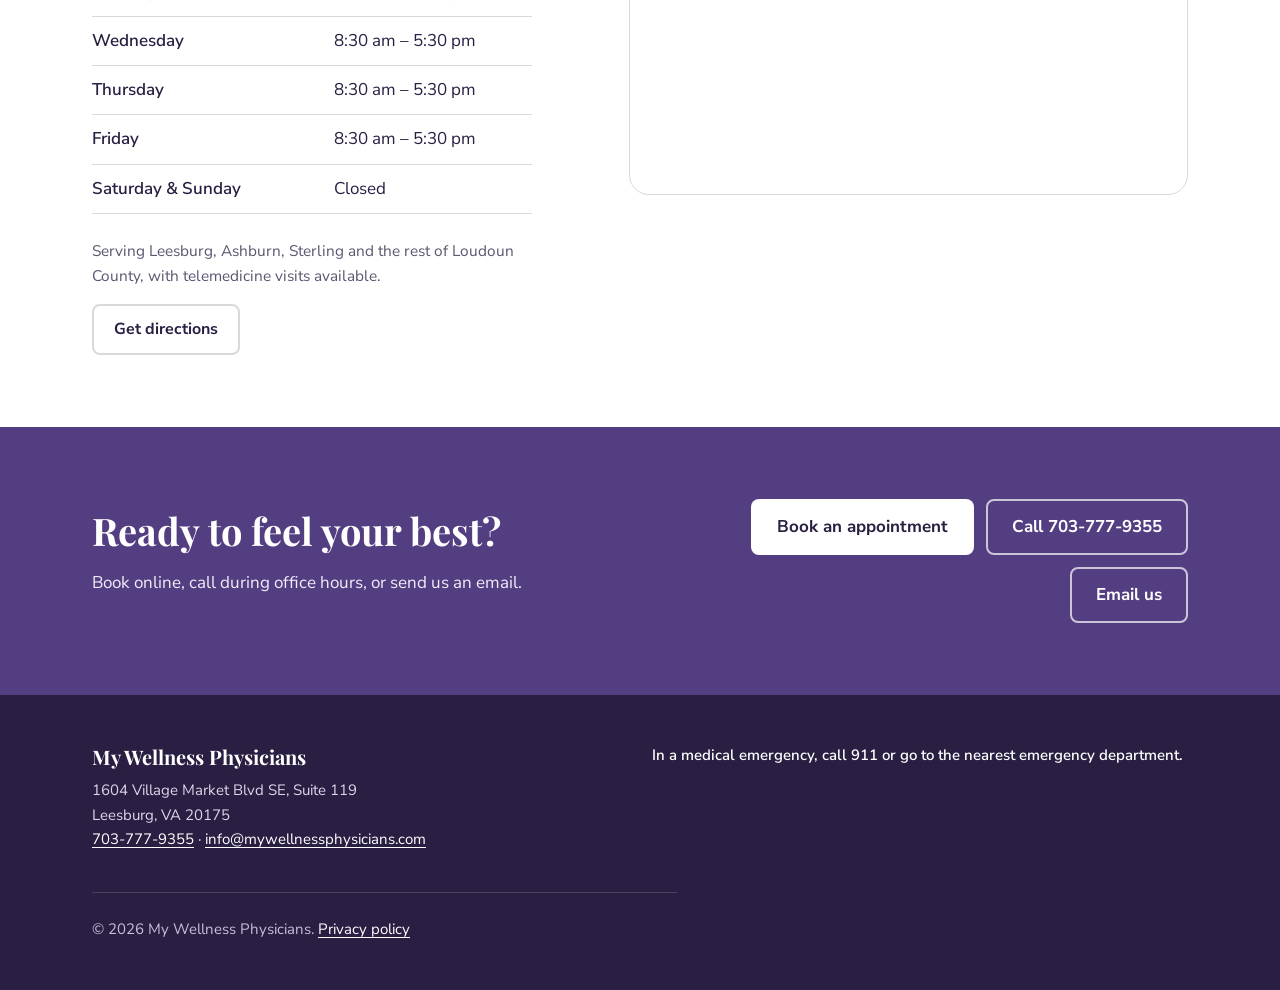
==== commit efa9a9d9: "Link footer to the privacy policy Co-Authored-By: Claude Opus 5.5 <noreply@anthropic.com> Claude-Ses" ====
--- a/index.html
+++ b/index.html
@@ -321,7 +321,7 @@
         </p>
       </div>
       <p class="footer-notice">In a medical emergency, call 911 or go to the nearest emergency department.</p>
-      <p class="footer-legal">© <span id="year">2026</span> My Wellness Physicians. <a href="#" class="ph">[Privacy policy link]</a></p>
+      <p class="footer-legal">© <span id="year">2026</span> My Wellness Physicians. <a href="https://www.mywellnessphysicians.com/privacy-policy">Privacy policy</a></p>
     </div>
   </footer>
 
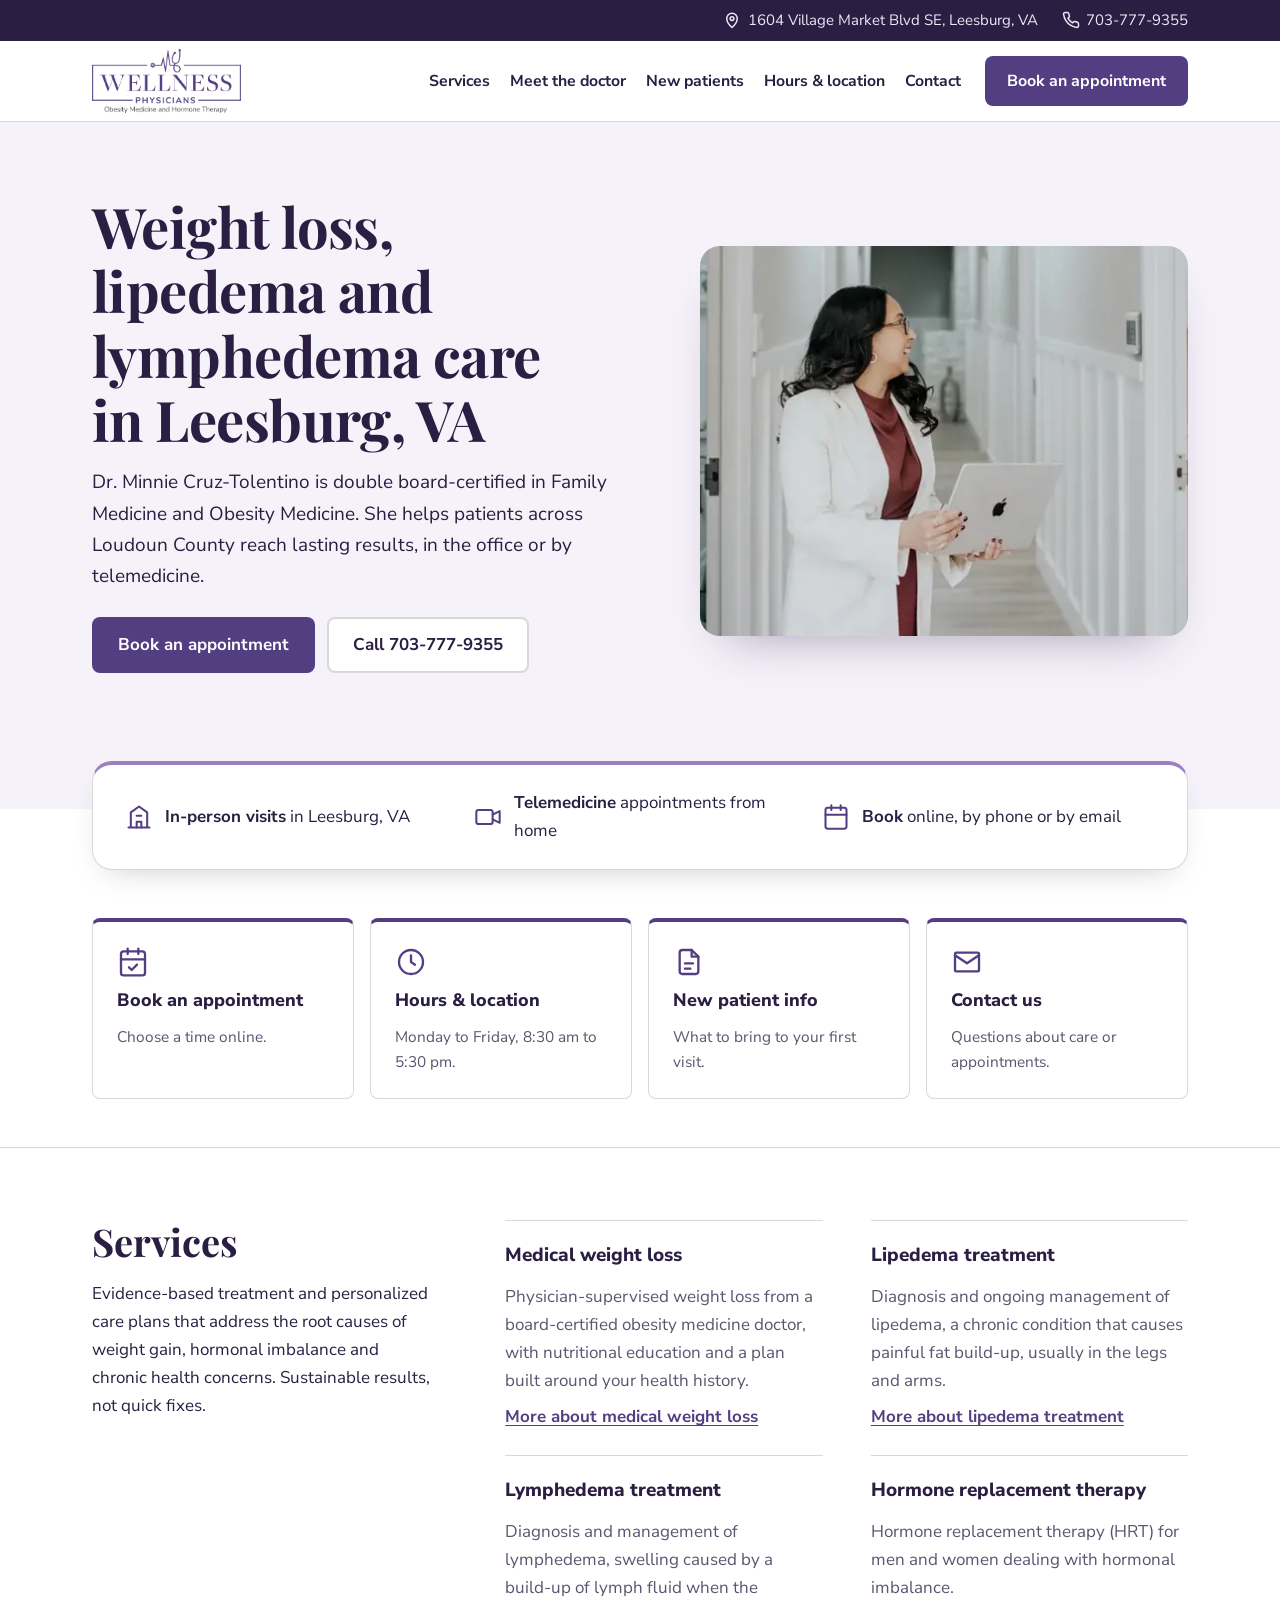
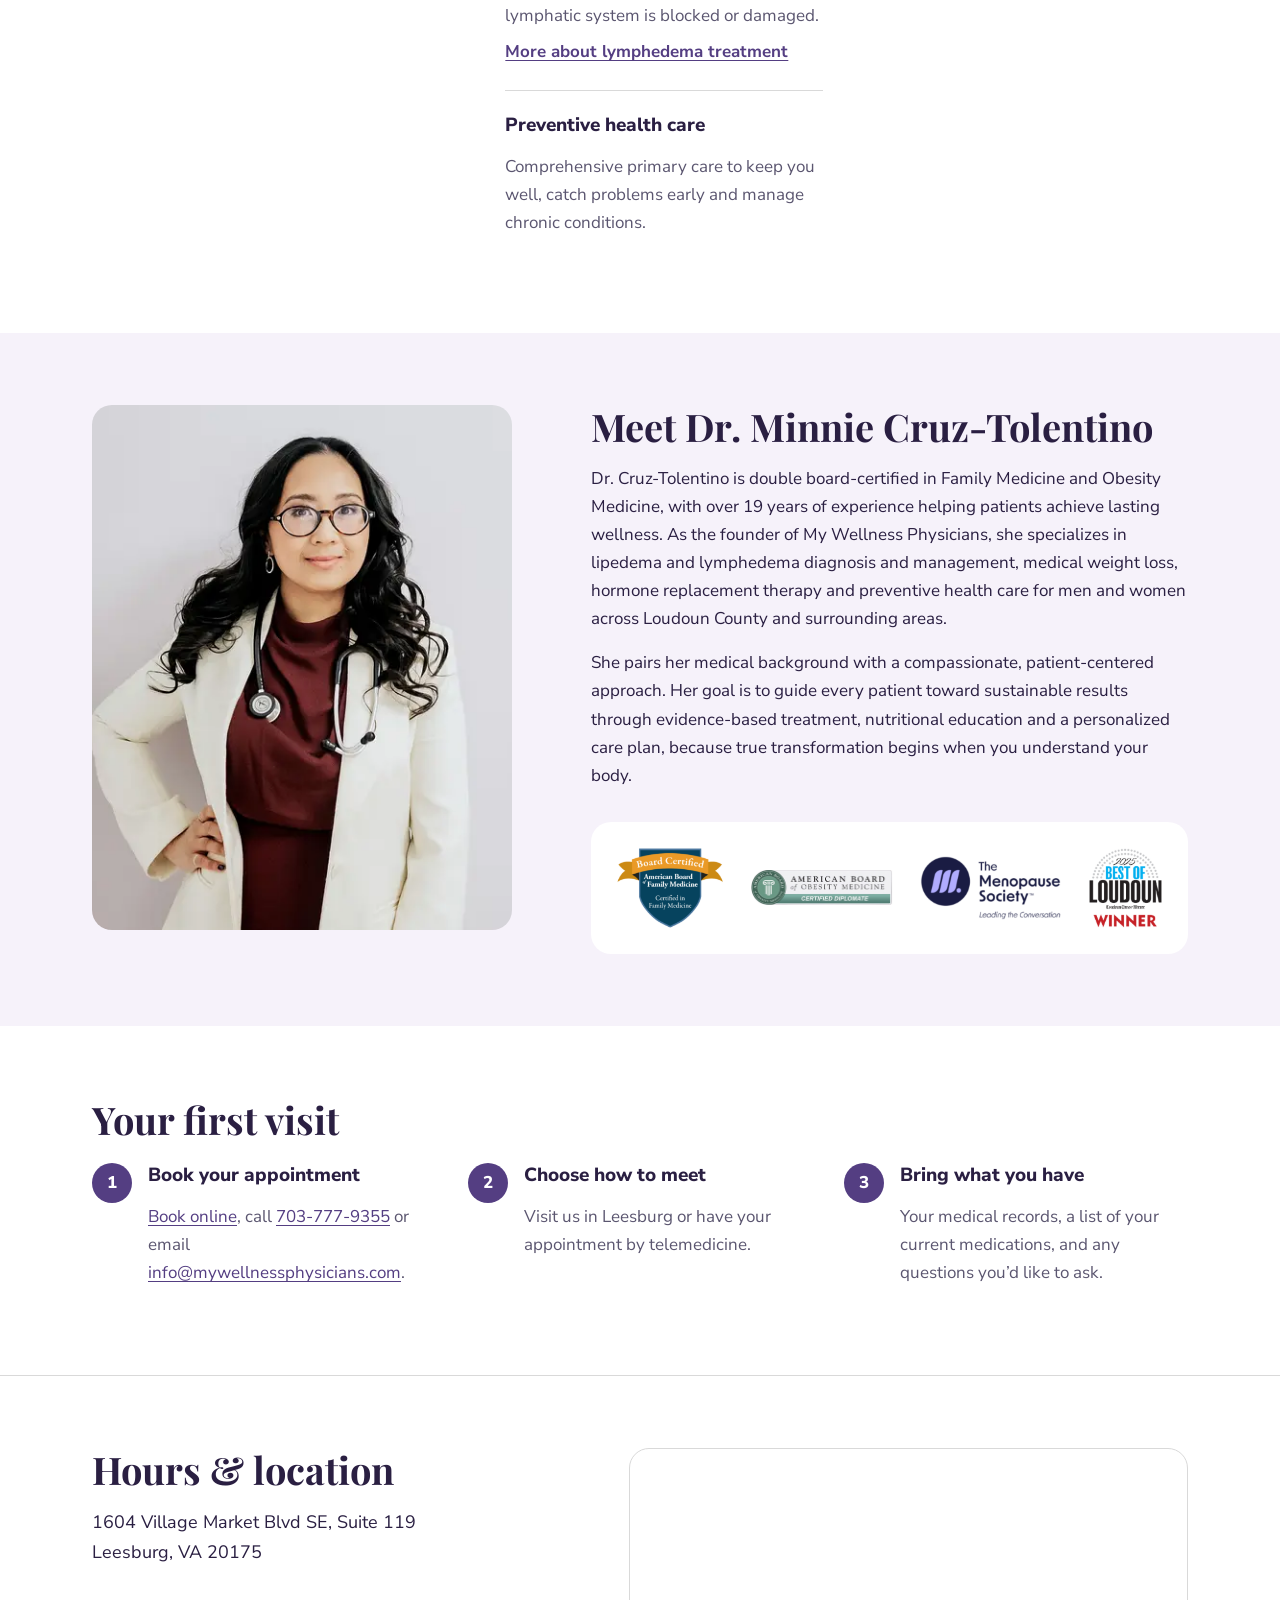
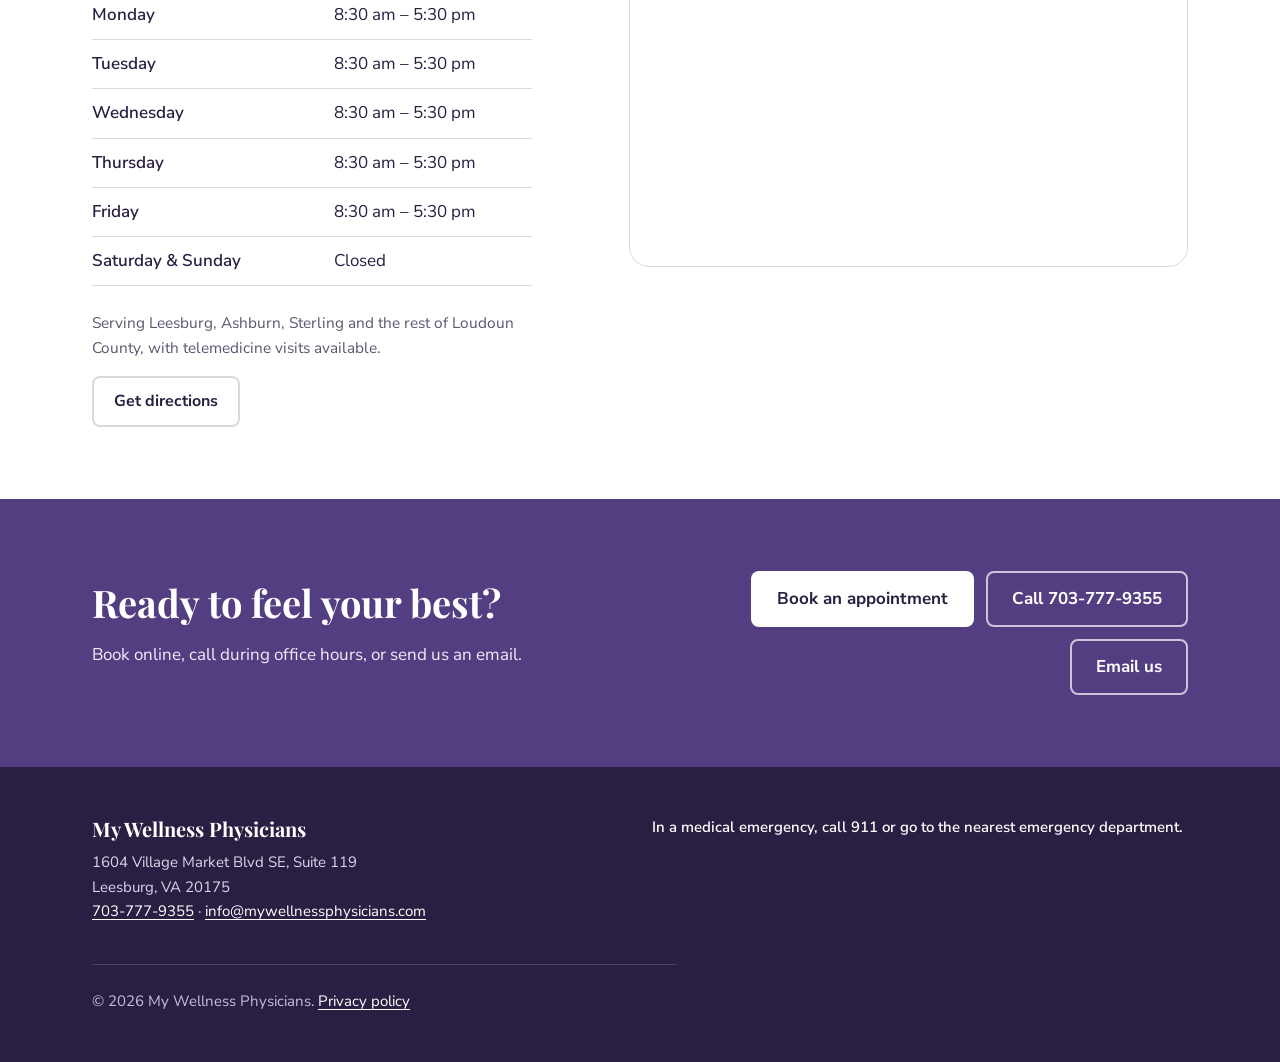
==== commit 4625dbcf: "Add condition pages and privacy policy page - Medical weight loss, lipedema treatment and lymphedema" ====
--- a/index.html
+++ b/index.html
@@ -89,7 +89,7 @@
 
   <header class="site-header">
     <div class="container header-inner">
-      <a class="brand" href="/">
+      <a class="brand" href="./">
         <img src="assets/logo.png" width="1577" height="676" alt="My Wellness Physicians: Obesity Medicine and Hormone Therapy">
       </a>
 
@@ -199,14 +199,17 @@
           <li id="weight-loss">
             <h3>Medical weight loss</h3>
             <p>Physician-supervised weight loss from a board-certified obesity medicine doctor, with nutritional education and a plan built around your health history.</p>
+            <a class="service-more" href="medical-weight-loss/">More about medical weight loss</a>
           </li>
           <li id="lipedema">
             <h3>Lipedema treatment</h3>
             <p>Diagnosis and ongoing management of lipedema, a chronic condition that causes painful fat build-up, usually in the legs and arms.</p>
+            <a class="service-more" href="lipedema-treatment/">More about lipedema treatment</a>
           </li>
           <li id="lymphedema">
             <h3>Lymphedema treatment</h3>
             <p>Diagnosis and management of lymphedema, swelling caused by a build-up of lymph fluid when the lymphatic system is blocked or damaged.</p>
+            <a class="service-more" href="lymphedema-treatment/">More about lymphedema treatment</a>
           </li>
           <li id="hormone-therapy">
             <h3>Hormone replacement therapy</h3>
@@ -321,7 +324,7 @@
         </p>
       </div>
       <p class="footer-notice">In a medical emergency, call 911 or go to the nearest emergency department.</p>
-      <p class="footer-legal">© <span id="year">2026</span> My Wellness Physicians. <a href="https://www.mywellnessphysicians.com/privacy-policy">Privacy policy</a></p>
+      <p class="footer-legal">© <span id="year">2026</span> My Wellness Physicians. <a href="privacy-policy/">Privacy policy</a></p>
     </div>
   </footer>
 
--- a/styles.css
+++ b/styles.css
@@ -333,3 +333,46 @@
 .footer-notice { font-weight: 600; color: var(--white); }
 .footer-legal { margin: 0; color: #c9bddb; }
 @media (min-width: 900px) { .footer-inner { grid-template-columns: 1fr 1fr; } .footer-legal { grid-column: 1 / -1; padding-top: var(--space-3); border-top: 1px solid rgba(255,255,255,.15); } }
+
+/* Service "more" links on the homepage */
+.service-more { display: inline-block; margin-top: 0.5rem; font-weight: 700; }
+
+/* Inner pages */
+.page-hero { background: var(--plum-50); padding-block: var(--space-4) var(--space-5); }
+.page-hero h1 { max-width: 22ch; }
+.page-hero .lede { max-width: 60ch; }
+.breadcrumb ol { list-style: none; display: flex; flex-wrap: wrap; gap: 0.25rem 0.5rem; margin: 0 0 var(--space-3); padding: 0; font-size: 0.9375rem; }
+.breadcrumb li + li::before { content: "/"; margin-right: 0.5rem; color: var(--ink-muted); }
+.breadcrumb [aria-current] { color: var(--ink-muted); }
+
+.page-body { display: grid; gap: var(--space-5); padding-block: var(--space-5) var(--space-6); }
+@media (min-width: 1000px) {
+  .page-body { grid-template-columns: minmax(0, 1fr) 300px; gap: var(--space-6); align-items: start; }
+  .page-body--single { grid-template-columns: minmax(0, 1fr); }
+  .side-card { position: sticky; top: 120px; }
+}
+.prose { max-width: 70ch; }
+.prose h2 { font-size: clamp(1.5rem, 2.4vw, 1.875rem); margin-top: var(--space-5); }
+.prose h2:first-child { margin-top: 0; }
+.prose ul { padding-left: 1.25rem; margin: 0 0 var(--space-2); }
+.prose li { margin-bottom: 0.5rem; }
+.prose li::marker { color: var(--plum-700); }
+.callout {
+  border-left: 4px solid var(--plum-700);
+  background: var(--plum-50);
+  padding: var(--space-2) var(--space-3);
+  border-radius: 0 var(--radius-sm) var(--radius-sm) 0;
+}
+
+.side-card {
+  display: grid; gap: var(--space-2);
+  border: 1px solid var(--line); border-radius: var(--radius-lg);
+  padding: var(--space-3);
+  max-width: 420px;
+}
+.side-card img { width: 100%; height: auto; aspect-ratio: 1 / 1; object-fit: cover; object-position: 50% 15%; border-radius: var(--radius-sm); }
+.side-card p { margin-bottom: 0.5rem; }
+.side-name { font: 700 1.25rem var(--font-head); color: var(--plum-900); }
+.side-card a { font-weight: 700; }
+
+.site-nav a[aria-current="page"] { color: var(--plum-700); text-decoration: underline; text-underline-offset: 0.35em; }
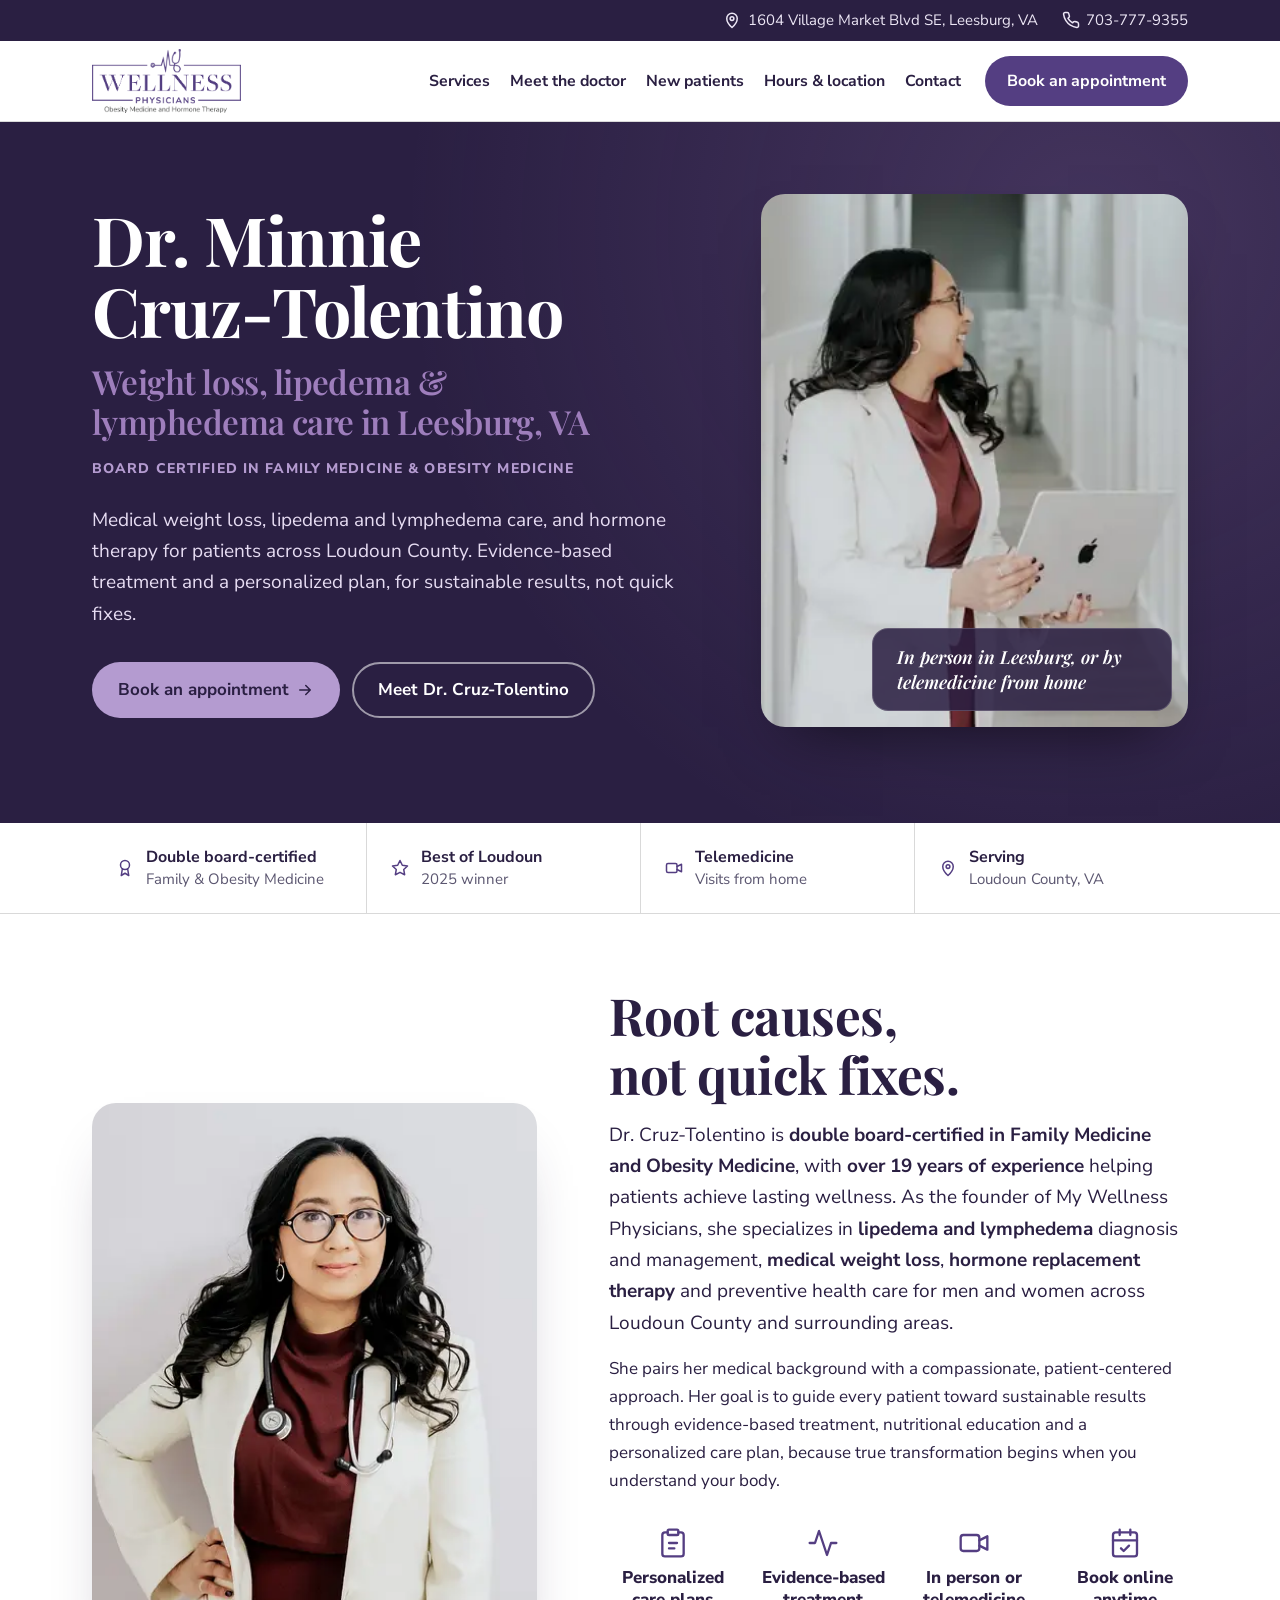
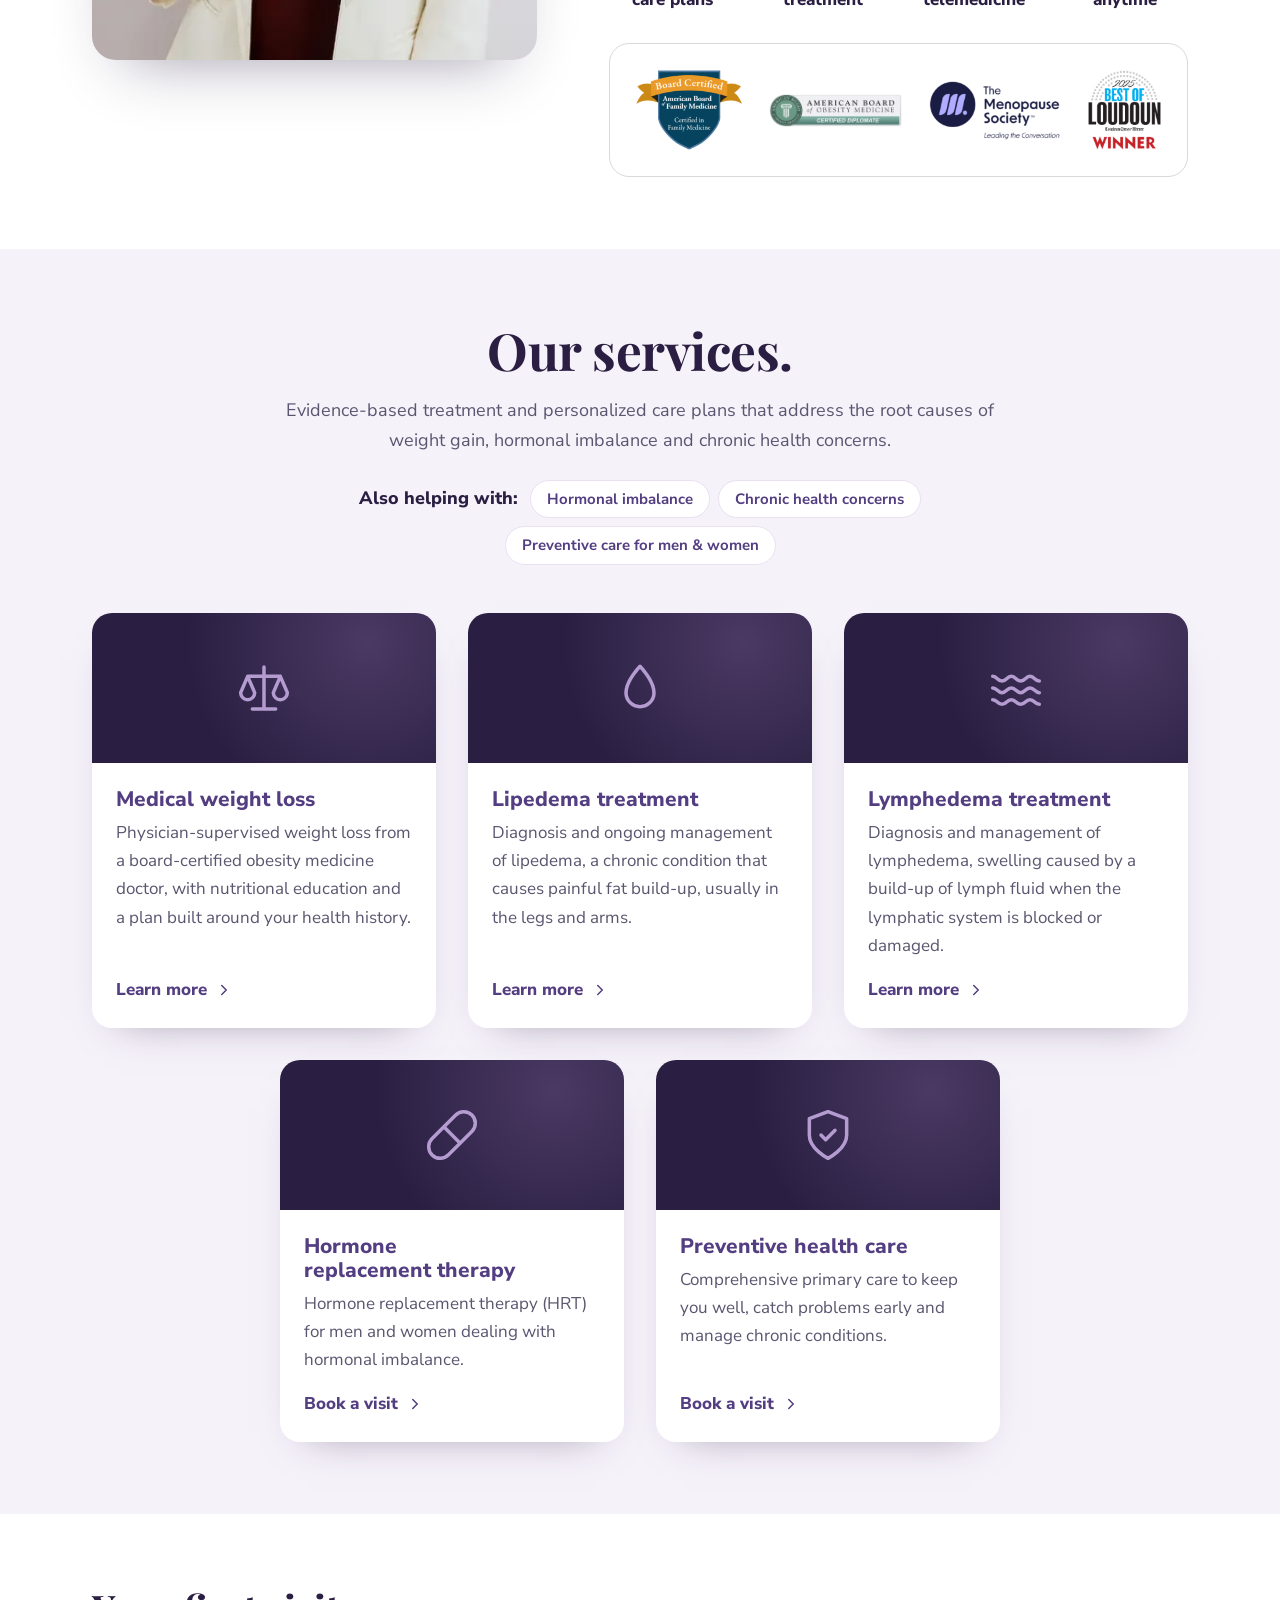
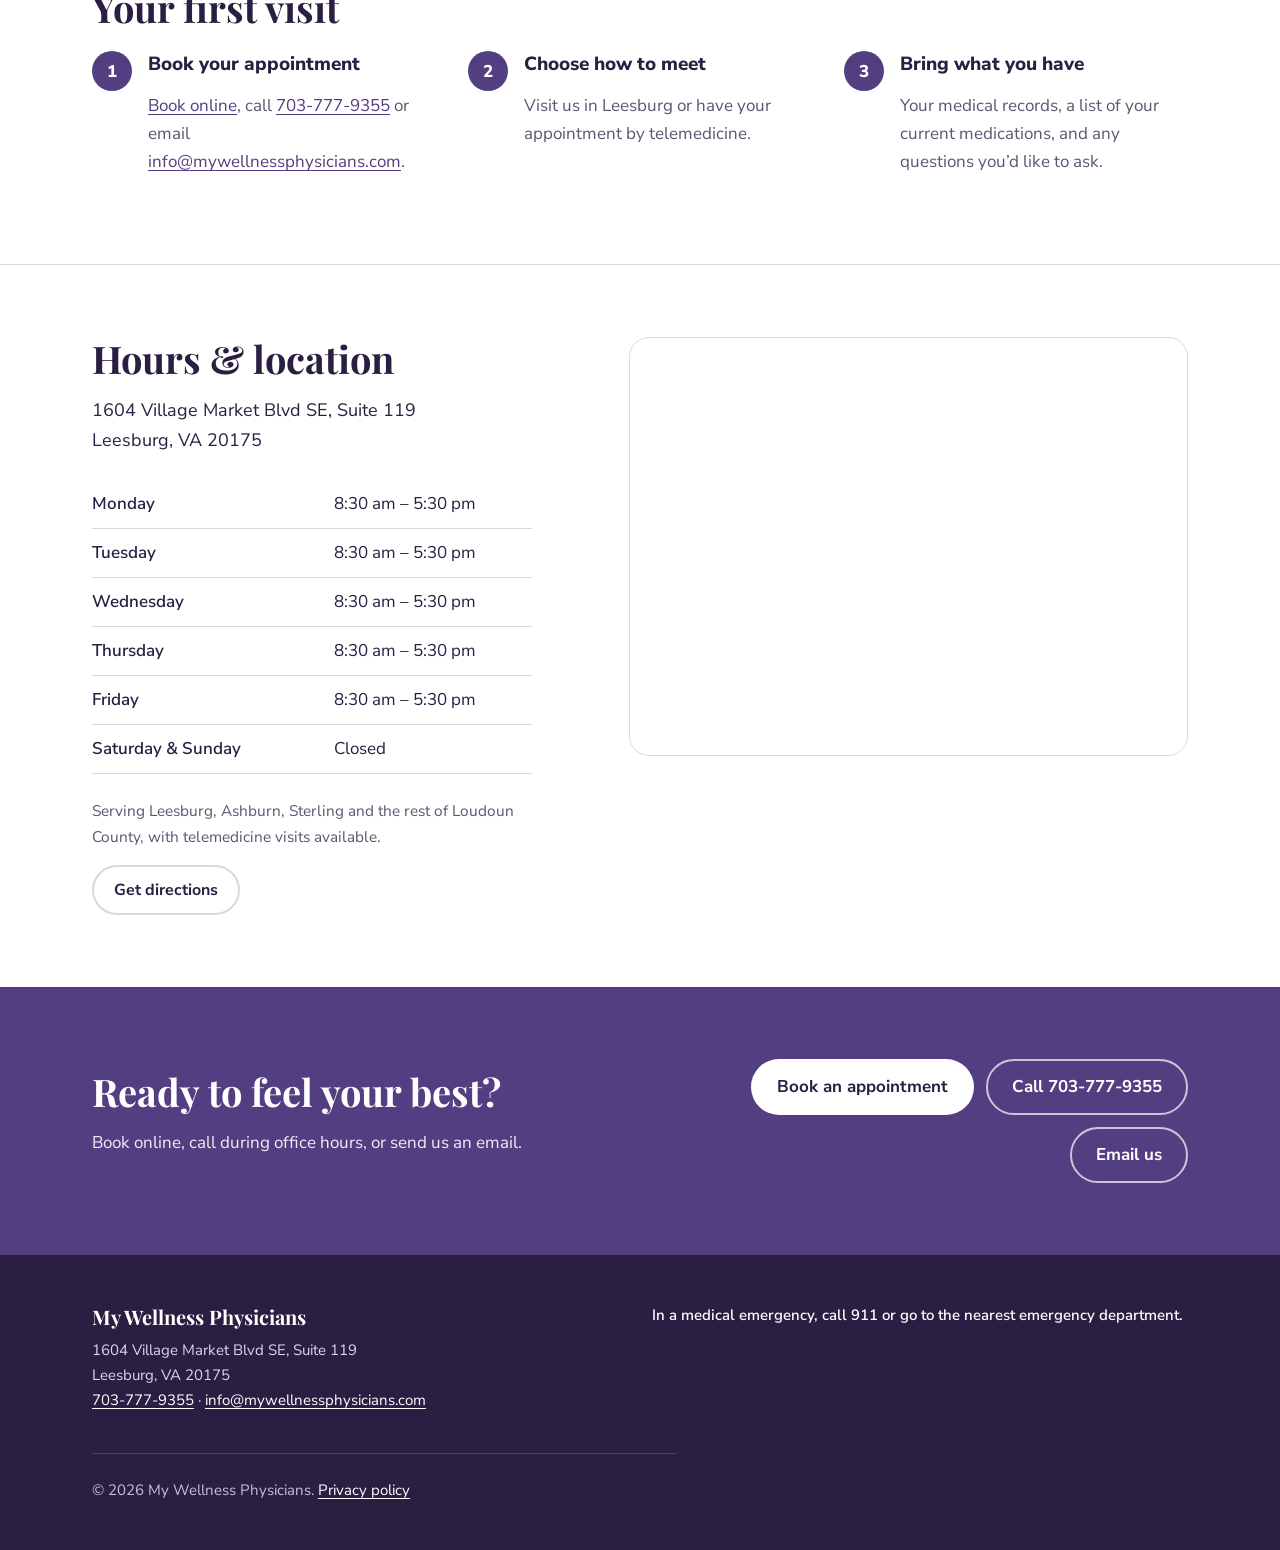
==== commit ddec2a19: "Restyle pages after the Level Up PT reference, keeping brand colors - Dark plum hero with the doctor" ====
--- a/index.html
+++ b/index.html
@@ -115,112 +115,52 @@
     <section class="hero" aria-labelledby="hero-title">
       <div class="container hero-inner">
         <div class="hero-copy">
-          <h1 id="hero-title">Weight loss, lipedema and lymphedema care in Leesburg, VA</h1>
-          <p class="lede">Dr. Minnie Cruz-Tolentino is double board-certified in Family Medicine and Obesity Medicine. She helps patients across Loudoun County reach lasting results, in the office or by telemedicine.</p>
+          <h1 id="hero-title">
+            <span class="hero-name">Dr. Minnie Cruz-Tolentino</span>
+            <span class="hero-role">Weight loss, lipedema &amp; lymphedema care in Leesburg, VA</span>
+          </h1>
+          <p class="hero-credentials">Board certified in Family Medicine &amp; Obesity Medicine</p>
+          <p class="lede">Medical weight loss, lipedema and lymphedema care, and hormone therapy for patients across Loudoun County. Evidence-based treatment and a personalized plan, for sustainable results, not quick fixes.</p>
           <div class="hero-actions">
-            <a class="btn btn-primary btn-lg" href="https://scheduling.symplast.com/mywellnessphysicians/3?provider=7">Book an appointment</a>
-            <a class="btn btn-quiet btn-lg" href="tel:+17037779355">Call 703-777-9355</a>
+            <a class="btn btn-pill btn-lilac btn-lg" href="https://scheduling.symplast.com/mywellnessphysicians/3?provider=7">
+              Book an appointment
+              <svg class="icon" aria-hidden="true" viewBox="0 0 24 24"><path d="M5 12h14M13 6l6 6-6 6"/></svg>
+            </a>
+            <a class="btn btn-pill btn-ghost-light btn-lg" href="#about">Meet Dr. Cruz-Tolentino</a>
           </div>
         </div>
         <figure class="hero-media">
           <img
             src="assets/img/dr-cruz-tolentino-clinic-1200.webp"
             srcset="assets/img/dr-cruz-tolentino-clinic-700.webp 700w, assets/img/dr-cruz-tolentino-clinic-1200.webp 1200w"
-            sizes="(min-width: 900px) 540px, 100vw"
+            sizes="(min-width: 900px) 520px, 100vw"
             width="1200" height="675"
             alt="Dr. Minnie Cruz-Tolentino in the hallway of My Wellness Physicians in Leesburg, VA"
             fetchpriority="high">
+          <figcaption class="hero-caption">In person in Leesburg, or by telemedicine from home</figcaption>
         </figure>
       </div>
     </section>
 
-    <section class="visit-options" aria-label="Ways to see us">
-      <div class="container">
-        <ul class="options-list">
-          <li>
-            <svg class="icon icon-md" aria-hidden="true" viewBox="0 0 24 24"><path d="M3 21h18M5 21V8l7-5 7 5v13"/><path d="M10 21v-5h4v5M10 11h4"/></svg>
-            <span><strong>In-person visits</strong> in Leesburg, VA</span>
-          </li>
-          <li>
-            <svg class="icon icon-md" aria-hidden="true" viewBox="0 0 24 24"><rect x="2" y="6" width="14" height="12" rx="2"/><path d="m16 10 6-3v10l-6-3"/></svg>
-            <span><strong>Telemedicine</strong> appointments from home</span>
-          </li>
-          <li>
-            <svg class="icon icon-md" aria-hidden="true" viewBox="0 0 24 24"><rect x="3" y="4" width="18" height="18" rx="2"/><path d="M16 2v4M8 2v4M3 10h18"/></svg>
-            <span><strong>Book</strong> online, by phone or by email</span>
-          </li>
-        </ul>
-      </div>
-    </section>
-
-    <section class="quick-links" aria-labelledby="quick-title">
-      <div class="container">
-        <h2 id="quick-title" class="visually-hidden">Get started</h2>
-        <ul class="quick-grid">
-          <li>
-            <a class="quick-link" href="https://scheduling.symplast.com/mywellnessphysicians/3?provider=7">
-              <svg class="icon icon-lg" aria-hidden="true" viewBox="0 0 24 24"><rect x="3" y="4" width="18" height="18" rx="2"/><path d="M16 2v4M8 2v4M3 10h18M9 16l2 2 4-4"/></svg>
-              <span class="quick-title">Book an appointment</span>
-              <span class="quick-text">Choose a time online.</span>
-            </a>
-          </li>
-          <li>
-            <a class="quick-link" href="#visit">
-              <svg class="icon icon-lg" aria-hidden="true" viewBox="0 0 24 24"><circle cx="12" cy="12" r="9"/><path d="M12 7v5l3 2"/></svg>
-              <span class="quick-title">Hours &amp; location</span>
-              <span class="quick-text">Monday to Friday, 8:30 am to 5:30 pm.</span>
-            </a>
-          </li>
-          <li>
-            <a class="quick-link" href="#new-patients">
-              <svg class="icon icon-lg" aria-hidden="true" viewBox="0 0 24 24"><path d="M14 3H7a2 2 0 0 0-2 2v14a2 2 0 0 0 2 2h10a2 2 0 0 0 2-2V8z"/><path d="M14 3v5h5M9 13h6M9 17h4"/></svg>
-              <span class="quick-title">New patient info</span>
-              <span class="quick-text">What to bring to your first visit.</span>
-            </a>
-          </li>
-          <li>
-            <a class="quick-link" href="#contact">
-              <svg class="icon icon-lg" aria-hidden="true" viewBox="0 0 24 24"><path d="M4 5h16a1 1 0 0 1 1 1v12a1 1 0 0 1-1 1H4a1 1 0 0 1-1-1V6a1 1 0 0 1 1-1z"/><path d="m3 7 9 6 9-6"/></svg>
-              <span class="quick-title">Contact us</span>
-              <span class="quick-text">Questions about care or appointments.</span>
-            </a>
-          </li>
-        </ul>
-      </div>
-    </section>
-
-    <section class="services" id="services" aria-labelledby="services-title">
-      <div class="container services-inner">
-        <div class="section-intro">
-          <h2 id="services-title">Services</h2>
-          <p>Evidence-based treatment and personalized care plans that address the root causes of weight gain, hormonal imbalance and chronic health concerns. Sustainable results, not quick fixes.</p>
-        </div>
-        <ul class="service-list">
-          <li id="weight-loss">
-            <h3>Medical weight loss</h3>
-            <p>Physician-supervised weight loss from a board-certified obesity medicine doctor, with nutritional education and a plan built around your health history.</p>
-            <a class="service-more" href="medical-weight-loss/">More about medical weight loss</a>
-          </li>
-          <li id="lipedema">
-            <h3>Lipedema treatment</h3>
-            <p>Diagnosis and ongoing management of lipedema, a chronic condition that causes painful fat build-up, usually in the legs and arms.</p>
-            <a class="service-more" href="lipedema-treatment/">More about lipedema treatment</a>
-          </li>
-          <li id="lymphedema">
-            <h3>Lymphedema treatment</h3>
-            <p>Diagnosis and management of lymphedema, swelling caused by a build-up of lymph fluid when the lymphatic system is blocked or damaged.</p>
-            <a class="service-more" href="lymphedema-treatment/">More about lymphedema treatment</a>
-          </li>
-          <li id="hormone-therapy">
-            <h3>Hormone replacement therapy</h3>
-            <p>Hormone replacement therapy (HRT) for men and women dealing with hormonal imbalance.</p>
-          </li>
-          <li id="preventive-care">
-            <h3>Preventive health care</h3>
-            <p>Comprehensive primary care to keep you well, catch problems early and manage chronic conditions.</p>
-          </li>
-        </ul>
-      </div>
+    <section class="trust-bar" aria-label="Credentials">
+      <ul class="container trust-list">
+        <li>
+          <svg class="icon icon-md" aria-hidden="true" viewBox="0 0 24 24"><circle cx="12" cy="8" r="6"/><path d="M15.5 13 17 22l-5-3-5 3 1.5-9"/></svg>
+          <span><strong>Double board-certified</strong> Family &amp; Obesity Medicine</span>
+        </li>
+        <li>
+          <svg class="icon icon-md" aria-hidden="true" viewBox="0 0 24 24"><path d="M12 2l3.1 6.3 6.9 1-5 4.8 1.2 6.9-6.2-3.2-6.2 3.2L7 14.1 2 9.3l6.9-1z"/></svg>
+          <span><strong>Best of Loudoun</strong> 2025 winner</span>
+        </li>
+        <li>
+          <svg class="icon icon-md" aria-hidden="true" viewBox="0 0 24 24"><rect x="2" y="6" width="14" height="12" rx="2"/><path d="m16 10 6-3v10l-6-3"/></svg>
+          <span><strong>Telemedicine</strong> Visits from home</span>
+        </li>
+        <li>
+          <svg class="icon icon-md" aria-hidden="true" viewBox="0 0 24 24"><path d="M12 22s7-6.2 7-12a7 7 0 1 0-14 0c0 5.8 7 12 7 12z"/><circle cx="12" cy="10" r="2.5"/></svg>
+          <span><strong>Serving</strong> Loudoun County, VA</span>
+        </li>
+      </ul>
     </section>
 
     <section class="about" id="about" aria-labelledby="about-title">
@@ -228,13 +168,31 @@
         <img class="about-photo"
           src="assets/img/dr-cruz-tolentino-portrait-900.webp"
           srcset="assets/img/dr-cruz-tolentino-portrait-500.webp 500w, assets/img/dr-cruz-tolentino-portrait-900.webp 900w"
-          sizes="(min-width: 900px) 420px, 100vw"
+          sizes="(min-width: 900px) 460px, 100vw"
           width="900" height="984" loading="lazy"
           alt="Portrait of Dr. Minnie Cruz-Tolentino, obesity medicine physician in Leesburg, VA">
         <div>
-          <h2 id="about-title">Meet Dr. Minnie Cruz-Tolentino</h2>
-          <p>Dr. Cruz-Tolentino is double board-certified in Family Medicine and Obesity Medicine, with over 19 years of experience helping patients achieve lasting wellness. As the founder of My Wellness Physicians, she specializes in lipedema and lymphedema diagnosis and management, medical weight loss, hormone replacement therapy and preventive health care for men and women across Loudoun County and surrounding areas.</p>
+          <h2 id="about-title">Root causes, not quick fixes.</h2>
+          <p class="about-lede">Dr. Cruz-Tolentino is <strong>double board-certified in Family Medicine and Obesity Medicine</strong>, with <strong>over 19 years of experience</strong> helping patients achieve lasting wellness. As the founder of My Wellness Physicians, she specializes in <strong>lipedema and lymphedema</strong> diagnosis and management, <strong>medical weight loss</strong>, <strong>hormone replacement therapy</strong> and preventive health care for men and women across Loudoun County and surrounding areas.</p>
           <p>She pairs her medical background with a compassionate, patient-centered approach. Her goal is to guide every patient toward sustainable results through evidence-based treatment, nutritional education and a personalized care plan, because true transformation begins when you understand your body.</p>
+          <ul class="features">
+            <li>
+              <svg class="icon icon-lg" aria-hidden="true" viewBox="0 0 24 24"><rect x="8" y="2" width="8" height="4" rx="1"/><path d="M16 4h2a2 2 0 0 1 2 2v14a2 2 0 0 1-2 2H6a2 2 0 0 1-2-2V6a2 2 0 0 1 2-2h2M9 12h6M9 16h4"/></svg>
+              <span>Personalized care plans</span>
+            </li>
+            <li>
+              <svg class="icon icon-lg" aria-hidden="true" viewBox="0 0 24 24"><path d="M22 12h-4l-3 9L9 3l-3 9H2"/></svg>
+              <span>Evidence-based treatment</span>
+            </li>
+            <li>
+              <svg class="icon icon-lg" aria-hidden="true" viewBox="0 0 24 24"><rect x="2" y="6" width="14" height="12" rx="2"/><path d="m16 10 6-3v10l-6-3"/></svg>
+              <span>In person or telemedicine</span>
+            </li>
+            <li>
+              <svg class="icon icon-lg" aria-hidden="true" viewBox="0 0 24 24"><rect x="3" y="4" width="18" height="18" rx="2"/><path d="M16 2v4M8 2v4M3 10h18M9 16l2 2 4-4"/></svg>
+              <span>Book online anytime</span>
+            </li>
+          </ul>
           <ul class="credentials" aria-label="Certifications and recognition">
             <li><img src="assets/img/credentials/abfm-board-certified.png" width="199" height="152" loading="lazy" alt="Board Certified, American Board of Family Medicine"></li>
             <li><img src="assets/img/credentials/abom-diplomate.png" width="293" height="78" loading="lazy" alt="American Board of Obesity Medicine, Certified Diplomate"></li>
@@ -242,6 +200,77 @@
             <li><img src="assets/img/credentials/best-of-loudoun-2025.png" width="123" height="134" loading="lazy" alt="Best of Loudoun 2025 Winner, Loudoun Times-Mirror"></li>
           </ul>
         </div>
+      </div>
+    </section>
+
+    <section class="services" id="services" aria-labelledby="services-title">
+      <div class="container">
+        <div class="section-head">
+          <h2 id="services-title">Our services.</h2>
+          <p>Evidence-based treatment and personalized care plans that address the root causes of weight gain, hormonal imbalance and chronic health concerns.</p>
+          <p class="chips"><span class="chips-label">Also helping with:</span>
+            <span class="chip">Hormonal imbalance</span>
+            <span class="chip">Chronic health concerns</span>
+            <span class="chip">Preventive care for men &amp; women</span>
+          </p>
+        </div>
+        <ul class="service-cards">
+          <li class="service-card" id="weight-loss">
+            <div class="card-art" aria-hidden="true">
+              <svg viewBox="0 0 24 24"><path d="M12 3v18M7 21h10M5 7h14M5 7l-3 7a3 3 0 0 0 6 0zM19 7l-3 7a3 3 0 0 0 6 0z"/></svg>
+            </div>
+            <div class="card-body">
+              <h3>Medical weight loss</h3>
+              <p>Physician-supervised weight loss from a board-certified obesity medicine doctor, with nutritional education and a plan built around your health history.</p>
+              <a class="card-link" href="medical-weight-loss/">Learn more<span class="visually-hidden"> about medical weight loss</span>
+                <svg class="icon" aria-hidden="true" viewBox="0 0 24 24"><path d="m9 6 6 6-6 6"/></svg></a>
+            </div>
+          </li>
+          <li class="service-card" id="lipedema">
+            <div class="card-art" aria-hidden="true">
+              <svg viewBox="0 0 24 24"><path d="M12 2.7s-6 6.3-6 11.3a6 6 0 0 0 12 0c0-5-6-11.3-6-11.3z"/></svg>
+            </div>
+            <div class="card-body">
+              <h3>Lipedema treatment</h3>
+              <p>Diagnosis and ongoing management of lipedema, a chronic condition that causes painful fat build-up, usually in the legs and arms.</p>
+              <a class="card-link" href="lipedema-treatment/">Learn more<span class="visually-hidden"> about lipedema treatment</span>
+                <svg class="icon" aria-hidden="true" viewBox="0 0 24 24"><path d="m9 6 6 6-6 6"/></svg></a>
+            </div>
+          </li>
+          <li class="service-card" id="lymphedema">
+            <div class="card-art" aria-hidden="true">
+              <svg viewBox="0 0 24 24"><path d="M2 7c2 0 2 2 4 2s2-2 4-2 2 2 4 2 2-2 4-2 2 2 4 2M2 12c2 0 2 2 4 2s2-2 4-2 2 2 4 2 2-2 4-2 2 2 4 2M2 17c2 0 2 2 4 2s2-2 4-2 2 2 4 2 2-2 4-2 2 2 4 2"/></svg>
+            </div>
+            <div class="card-body">
+              <h3>Lymphedema treatment</h3>
+              <p>Diagnosis and management of lymphedema, swelling caused by a build-up of lymph fluid when the lymphatic system is blocked or damaged.</p>
+              <a class="card-link" href="lymphedema-treatment/">Learn more<span class="visually-hidden"> about lymphedema treatment</span>
+                <svg class="icon" aria-hidden="true" viewBox="0 0 24 24"><path d="m9 6 6 6-6 6"/></svg></a>
+            </div>
+          </li>
+          <li class="service-card" id="hormone-therapy">
+            <div class="card-art" aria-hidden="true">
+              <svg viewBox="0 0 24 24"><path d="m10.5 20.5 10-10a4.95 4.95 0 1 0-7-7l-10 10a4.95 4.95 0 1 0 7 7zM8.5 8.5l7 7"/></svg>
+            </div>
+            <div class="card-body">
+              <h3>Hormone replacement therapy</h3>
+              <p>Hormone replacement therapy (HRT) for men and women dealing with hormonal imbalance.</p>
+              <a class="card-link" href="https://scheduling.symplast.com/mywellnessphysicians/3?provider=7">Book a visit<span class="visually-hidden"> for hormone therapy</span>
+                <svg class="icon" aria-hidden="true" viewBox="0 0 24 24"><path d="m9 6 6 6-6 6"/></svg></a>
+            </div>
+          </li>
+          <li class="service-card" id="preventive-care">
+            <div class="card-art" aria-hidden="true">
+              <svg viewBox="0 0 24 24"><path d="M12 22s8-4 8-10V5l-8-3-8 3v7c0 6 8 10 8 10z"/><path d="m9 12 2 2 4-4"/></svg>
+            </div>
+            <div class="card-body">
+              <h3>Preventive health care</h3>
+              <p>Comprehensive primary care to keep you well, catch problems early and manage chronic conditions.</p>
+              <a class="card-link" href="https://scheduling.symplast.com/mywellnessphysicians/3?provider=7">Book a visit<span class="visually-hidden"> for preventive care</span>
+                <svg class="icon" aria-hidden="true" viewBox="0 0 24 24"><path d="m9 6 6 6-6 6"/></svg></a>
+            </div>
+          </li>
+        </ul>
       </div>
     </section>
 
--- a/styles.css
+++ b/styles.css
@@ -3,7 +3,8 @@
   --plum-900: #2a1f42;   /* brand deep: headings, footer */
   --plum-800: #3d2d61;   /* hover / dark band */
   --plum-700: #543e82;   /* brand primary: white text passes 8.8:1 */
-  --lilac:    #9e7ebc;   /* brand light: decoration only (3.4:1 on white) */
+  --lilac:    #9e7ebc;   /* brand light: large text on dark only (4.5:1 on plum-900) */
+  --lilac-300: #b49bd0;  /* lighter tint: small text and buttons on dark (6.2:1) */
   --plum-100: #e9e1f2;
   --plum-50:  #f6f2fa;
   --ink: #2a1f42;
@@ -106,7 +107,7 @@
   display: inline-flex; align-items: center; justify-content: center; gap: 0.4em;
   min-height: 44px;
   padding: 0.625rem 1.25rem;
-  border-radius: var(--radius-sm);
+  border-radius: 999px;
   border: 2px solid transparent;
   font-family: var(--font-body);
   font-weight: 700;
@@ -189,105 +190,153 @@
   .nav-cta { width: auto; white-space: nowrap; }
 }
 
-/* Hero */
-.hero { background: var(--plum-50); padding-block: var(--space-5) var(--space-7); }
+/* Hero: dark plum, after the reference layout */
+.hero {
+  background:
+    radial-gradient(circle at 85% 15%, rgba(158,126,188,.22), transparent 55%),
+    var(--plum-900);
+  color: #e6dcf2;
+  padding-block: var(--space-5) var(--space-6);
+}
 .hero-inner { display: grid; gap: var(--space-5); align-items: center; }
-.lede { font-size: 1.1875rem; color: var(--ink); }
-.hero-actions { display: flex; flex-wrap: wrap; gap: 0.75rem; margin-block: var(--space-3) var(--space-2); }
-.hero-note { font-size: 0.9375rem; color: var(--ink-muted); }
-.hero-media { margin: 0; }
+.hero h1 { color: var(--white); margin-bottom: var(--space-2); }
+.hero-name { display: block; font-size: clamp(2.5rem, 5.4vw, 4.25rem); line-height: 1.05; letter-spacing: -0.015em; }
+.hero-role { display: block; margin-top: var(--space-2); font-size: clamp(1.5rem, 2.6vw, 2.125rem); line-height: 1.2; color: var(--lilac); font-weight: 600; }
+.hero-credentials {
+  margin: 0 0 var(--space-3);
+  font-weight: 800; font-size: 0.875rem;
+  letter-spacing: 0.08em; text-transform: uppercase;
+  color: var(--lilac-300);
+}
+.lede { font-size: 1.1875rem; color: inherit; }
+.hero .lede { color: #e6dcf2; max-width: 56ch; }
+.hero-actions { display: flex; flex-wrap: wrap; gap: 0.75rem; margin-top: var(--space-4); }
+.hero-media { margin: 0; position: relative; }
 .hero-media img {
   display: block; width: 100%; height: auto;
-  aspect-ratio: 5 / 4; object-fit: cover; object-position: 30% 50%;
-  border-radius: var(--radius-lg);
-  box-shadow: 0 24px 48px -28px rgba(42,31,66,.45);
-}
-
-.photo-slot {
-  display: grid; place-items: center;
-  aspect-ratio: 5 / 4;
-  border-radius: var(--radius-lg);
-  background:
-    repeating-linear-gradient(135deg, transparent 0 14px, rgba(84,62,130,.07) 14px 28px),
-    var(--plum-100);
-  border: 2px dashed var(--lilac);
-  color: var(--plum-800);
-  font-family: var(--font-body); font-weight: 700;
-}
-.photo-slot--portrait { aspect-ratio: 4 / 5; }
-
+  aspect-ratio: 4 / 5; object-fit: cover; object-position: 32% 50%;
+  border-radius: 24px;
+  box-shadow: 0 30px 60px -30px rgba(0,0,0,.6);
+}
+.hero-caption {
+  position: absolute; right: var(--space-2); bottom: var(--space-2); left: var(--space-2);
+  max-width: 300px; margin-left: auto;
+  padding: var(--space-2) var(--space-3);
+  background: rgba(42,31,66,.86);
+  border: 1px solid rgba(255,255,255,.18);
+  border-radius: 16px;
+  font: italic 600 1.125rem/1.35 var(--font-head);
+  color: var(--white);
+}
 @media (min-width: 900px) {
-  .hero { padding-block: var(--space-6) calc(var(--space-7) + var(--space-3)); }
-  .hero-inner { grid-template-columns: 1.1fr 1fr; gap: var(--space-6); }
-}
-
-/* Ways-to-visit strip, overlapping the hero edge */
-.visit-options { margin-top: calc(var(--space-5) * -1); position: relative; }
-.options-list {
-  list-style: none; margin: 0; padding: var(--space-3);
-  display: grid; gap: var(--space-2);
-  background: var(--white);
-  border: 1px solid var(--line);
-  border-top: 4px solid var(--lilac);
-  border-radius: var(--radius-lg);
-  box-shadow: 0 12px 32px -18px rgba(42,31,66,.35);
-}
-.options-list li { display: flex; align-items: center; gap: 0.75rem; }
-.options-list .icon { color: var(--plum-700); }
-.icon-md { width: 1.75rem; height: 1.75rem; stroke-width: 1.75; }
-@media (min-width: 900px) { .options-list { grid-template-columns: repeat(3, 1fr); padding: var(--space-3) var(--space-4); } }
-
-/* Quick links */
-.quick-links { padding-block: var(--space-5); }
-.quick-grid { list-style: none; margin: 0; padding: 0; display: grid; gap: var(--space-2); }
-@media (min-width: 640px) { .quick-grid { grid-template-columns: repeat(2, 1fr); } }
-@media (min-width: 1000px) { .quick-grid { grid-template-columns: repeat(4, 1fr); } }
-.quick-link {
-  display: grid; align-content: start; gap: 0.5rem; height: 100%;
-  padding: var(--space-3);
-  border-radius: var(--radius-sm);
-  border: 1px solid var(--line);
-  border-top: 4px solid var(--plum-700);
-  color: var(--ink); text-decoration: none;
-  transition: background-color 160ms ease, border-color 160ms ease;
-}
-.quick-link .icon { color: var(--plum-700); }
-.quick-title { font-family: var(--font-body); font-weight: 800; font-size: 1.125rem; color: var(--plum-900); }
-.quick-text { color: var(--ink-muted); font-size: 0.9625rem; }
-.quick-link:hover { background: var(--plum-50); border-color: var(--plum-700); }
-.quick-link:hover .quick-title { text-decoration: underline; }
-
-/* Services */
-.services { padding-block: var(--space-6); border-top: 1px solid var(--line); }
-.services-inner { display: grid; gap: var(--space-4); }
-.service-list {
-  list-style: none; margin: 0; padding: 0;
-  display: grid; gap: 0 var(--space-5);
-}
-.service-list li { padding-block: var(--space-3); border-top: 1px solid var(--line); }
-.service-list p { color: var(--ink-muted); margin: 0; }
-@media (min-width: 768px) { .service-list { grid-template-columns: repeat(2, 1fr); } }
-@media (min-width: 1000px) { .services-inner { grid-template-columns: 1fr 2fr; gap: var(--space-6); } }
+  .hero { padding-block: var(--space-6) var(--space-7); }
+  .hero-inner { grid-template-columns: 1.4fr 1fr; gap: var(--space-6); }
+  .hero-media { max-width: 520px; justify-self: end; width: 100%; }
+}
+
+/* Pill buttons on dark backgrounds */
+.btn-lilac { background: var(--lilac-300); color: var(--plum-900); }
+.btn-lilac:hover { background: #c4b0dc; color: var(--plum-900); }
+.btn-ghost-light { background: transparent; color: var(--white); border-color: rgba(255,255,255,.55); }
+.btn-ghost-light:hover { background: rgba(255,255,255,.1); color: var(--white); border-color: var(--white); }
+
+/* Trust bar */
+.trust-bar { border-bottom: 1px solid var(--line); background: var(--white); }
+.trust-list {
+  list-style: none; margin-block: 0;
+  display: grid; grid-template-columns: 1fr;
+}
+.trust-list li {
+  display: flex; align-items: center; gap: 0.75rem;
+  padding: var(--space-2) 0;
+  font-size: 0.9375rem; color: var(--ink-muted); line-height: 1.35;
+}
+.trust-list li + li { border-top: 1px solid var(--line); }
+.trust-list strong { display: block; color: var(--plum-900); font-size: 1rem; }
+.trust-list .icon { color: var(--plum-700); }
+@media (min-width: 520px) {
+  .trust-list { grid-template-columns: repeat(2, 1fr); }
+  .trust-list li { padding: var(--space-3) var(--space-2); }
+  .trust-list li:nth-child(2) { border-top: 0; }
+  .trust-list li:nth-child(even) { border-left: 1px solid var(--line); }
+}
+@media (min-width: 900px) {
+  .trust-list { grid-template-columns: repeat(4, 1fr); }
+  .trust-list li { padding: var(--space-3); border-top: 0 !important; }
+  .trust-list li + li { border-left: 1px solid var(--line); }
+}
 
 /* About */
-.about { background: var(--plum-50); padding-block: var(--space-6); }
+.about { background: var(--white); padding-block: var(--space-6); }
 .about-inner { display: grid; gap: var(--space-5); align-items: center; }
 .about-photo {
-  display: block; width: 100%; max-width: 420px; height: auto;
+  display: block; width: 100%; max-width: 460px; height: auto;
   aspect-ratio: 4 / 5; object-fit: cover; object-position: 50% 15%;
-  border-radius: var(--radius-lg);
-}
-.about-inner { align-items: start; }
+  border-radius: 24px;
+  box-shadow: 0 30px 60px -32px rgba(42,31,66,.45);
+}
+.about h2 { font-size: clamp(2.125rem, 4vw, 3.25rem); letter-spacing: -0.01em; }
+.about-lede { font-size: 1.1875rem; }
+.about strong { color: var(--plum-900); }
+.features {
+  list-style: none; margin: var(--space-4) 0 0; padding: 0;
+  display: grid; grid-template-columns: repeat(2, 1fr); gap: var(--space-3);
+  text-align: center;
+}
+.features li { display: grid; justify-items: center; gap: 0.5rem; font-weight: 800; color: var(--plum-900); line-height: 1.3; }
+.features .icon { color: var(--plum-700); }
+@media (min-width: 640px) { .features { grid-template-columns: repeat(4, 1fr); } }
+@media (min-width: 900px) { .about-inner { grid-template-columns: 1fr 1.3fr; gap: var(--space-6); } }
+
 .credentials {
   list-style: none; margin: var(--space-4) 0 0; padding: var(--space-3);
   display: grid; grid-template-columns: repeat(2, 1fr); gap: var(--space-3);
   align-items: center; justify-items: center;
-  background: var(--white); border-radius: var(--radius-lg);
+  background: var(--white); border: 1px solid var(--line); border-radius: 20px;
 }
 .credentials li { min-width: 0; }
 .credentials img { display: block; width: auto; height: auto; max-width: 100%; max-height: 84px; }
 @media (min-width: 1100px) { .credentials { grid-template-columns: repeat(4, auto); justify-content: space-between; } }
-@media (min-width: 900px) { .about-inner { grid-template-columns: 1fr 1.4fr; gap: var(--space-6); } }
+
+/* Services */
+.services { background: var(--plum-50); padding-block: var(--space-6); }
+.section-head { text-align: center; max-width: 760px; margin: 0 auto var(--space-5); }
+.section-head h2 { font-size: clamp(2.125rem, 4vw, 3.25rem); letter-spacing: -0.01em; }
+.section-head p { margin-inline: auto; color: var(--ink-muted); font-size: 1.125rem; }
+.chips { display: flex; flex-wrap: wrap; justify-content: center; align-items: center; gap: 0.5rem; margin-top: var(--space-3); }
+.chips-label { font-weight: 800; color: var(--plum-900); margin-right: 0.25rem; }
+.chip {
+  display: inline-block; padding: 0.375rem 1rem;
+  background: var(--white); border: 1px solid var(--plum-100); border-radius: 999px;
+  font-weight: 700; font-size: 0.9375rem; color: var(--plum-700);
+}
+.service-cards { list-style: none; margin: 0; padding: 0; display: grid; gap: var(--space-3); }
+.service-card {
+  display: flex; flex-direction: column;
+  background: var(--white);
+  border-radius: 20px; overflow: hidden;
+  box-shadow: 0 18px 40px -28px rgba(42,31,66,.5);
+}
+.card-art {
+  display: grid; place-items: center;
+  height: 150px;
+  background:
+    radial-gradient(circle at 80% 20%, rgba(158,126,188,.28), transparent 60%),
+    var(--plum-900);
+}
+.card-art svg { width: 56px; height: 56px; fill: none; stroke: var(--lilac-300); stroke-width: 1.5; stroke-linecap: round; stroke-linejoin: round; }
+.card-body { display: flex; flex-direction: column; flex: 1; padding: var(--space-3); }
+.card-body h3 { color: var(--plum-700); font-size: 1.3125rem; margin-bottom: 0.5rem; }
+.card-body p { color: var(--ink-muted); }
+.card-link { display: inline-flex; align-items: center; gap: 0.25rem; margin-top: auto; font-weight: 800; text-decoration: none; }
+.card-link:hover { text-decoration: underline; }
+@media (min-width: 640px) { .service-cards { grid-template-columns: repeat(2, 1fr); } }
+@media (min-width: 1000px) {
+  .service-cards { grid-template-columns: repeat(6, 1fr); gap: var(--space-4); }
+  .service-card { grid-column: span 2; }
+  .service-card:nth-child(4) { grid-column: 2 / span 2; }
+  .service-card:nth-child(5) { grid-column: 4 / span 2; }
+}
 
 /* New patients: a real sequence, so numbered */
 .new-patients { padding-block: var(--space-6); }
@@ -334,16 +383,22 @@
 .footer-legal { margin: 0; color: #c9bddb; }
 @media (min-width: 900px) { .footer-inner { grid-template-columns: 1fr 1fr; } .footer-legal { grid-column: 1 / -1; padding-top: var(--space-3); border-top: 1px solid rgba(255,255,255,.15); } }
 
-/* Service "more" links on the homepage */
-.service-more { display: inline-block; margin-top: 0.5rem; font-weight: 700; }
-
 /* Inner pages */
-.page-hero { background: var(--plum-50); padding-block: var(--space-4) var(--space-5); }
-.page-hero h1 { max-width: 22ch; }
-.page-hero .lede { max-width: 60ch; }
+.page-hero {
+  background:
+    radial-gradient(circle at 85% 15%, rgba(158,126,188,.22), transparent 55%),
+    var(--plum-900);
+  color: #e6dcf2;
+  padding-block: var(--space-4) var(--space-5);
+}
+.page-hero h1 { max-width: 22ch; color: var(--white); font-size: clamp(2.25rem, 4.6vw, 3.5rem); }
+.page-hero .lede { max-width: 60ch; color: #e6dcf2; }
+.page-hero .hero-actions { margin-top: var(--space-3); }
 .breadcrumb ol { list-style: none; display: flex; flex-wrap: wrap; gap: 0.25rem 0.5rem; margin: 0 0 var(--space-3); padding: 0; font-size: 0.9375rem; }
-.breadcrumb li + li::before { content: "/"; margin-right: 0.5rem; color: var(--ink-muted); }
-.breadcrumb [aria-current] { color: var(--ink-muted); }
+.breadcrumb a { color: var(--lilac-300); }
+.breadcrumb a:hover { color: var(--white); }
+.breadcrumb li + li::before { content: "/"; margin-right: 0.5rem; color: #c9bddb; }
+.breadcrumb [aria-current] { color: #ddd5ea; }
 
 .page-body { display: grid; gap: var(--space-5); padding-block: var(--space-5) var(--space-6); }
 @media (min-width: 1000px) {
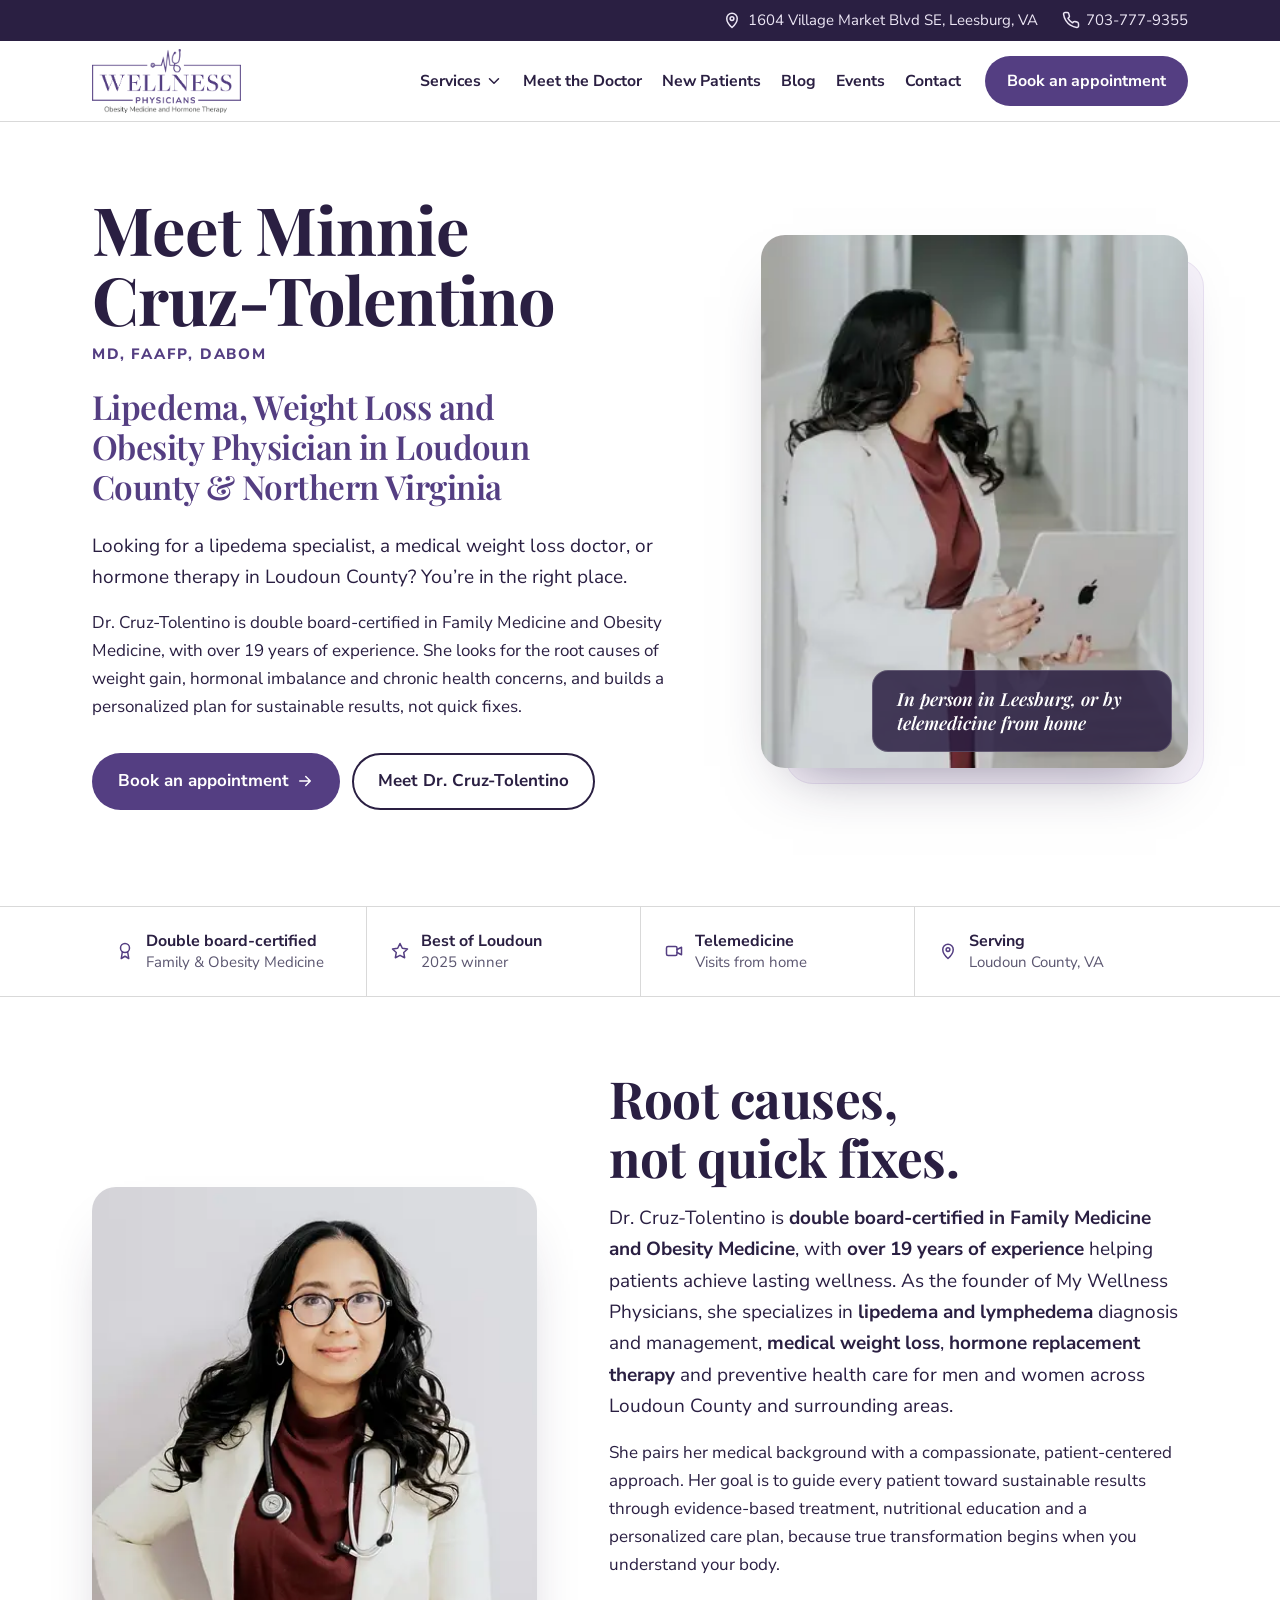
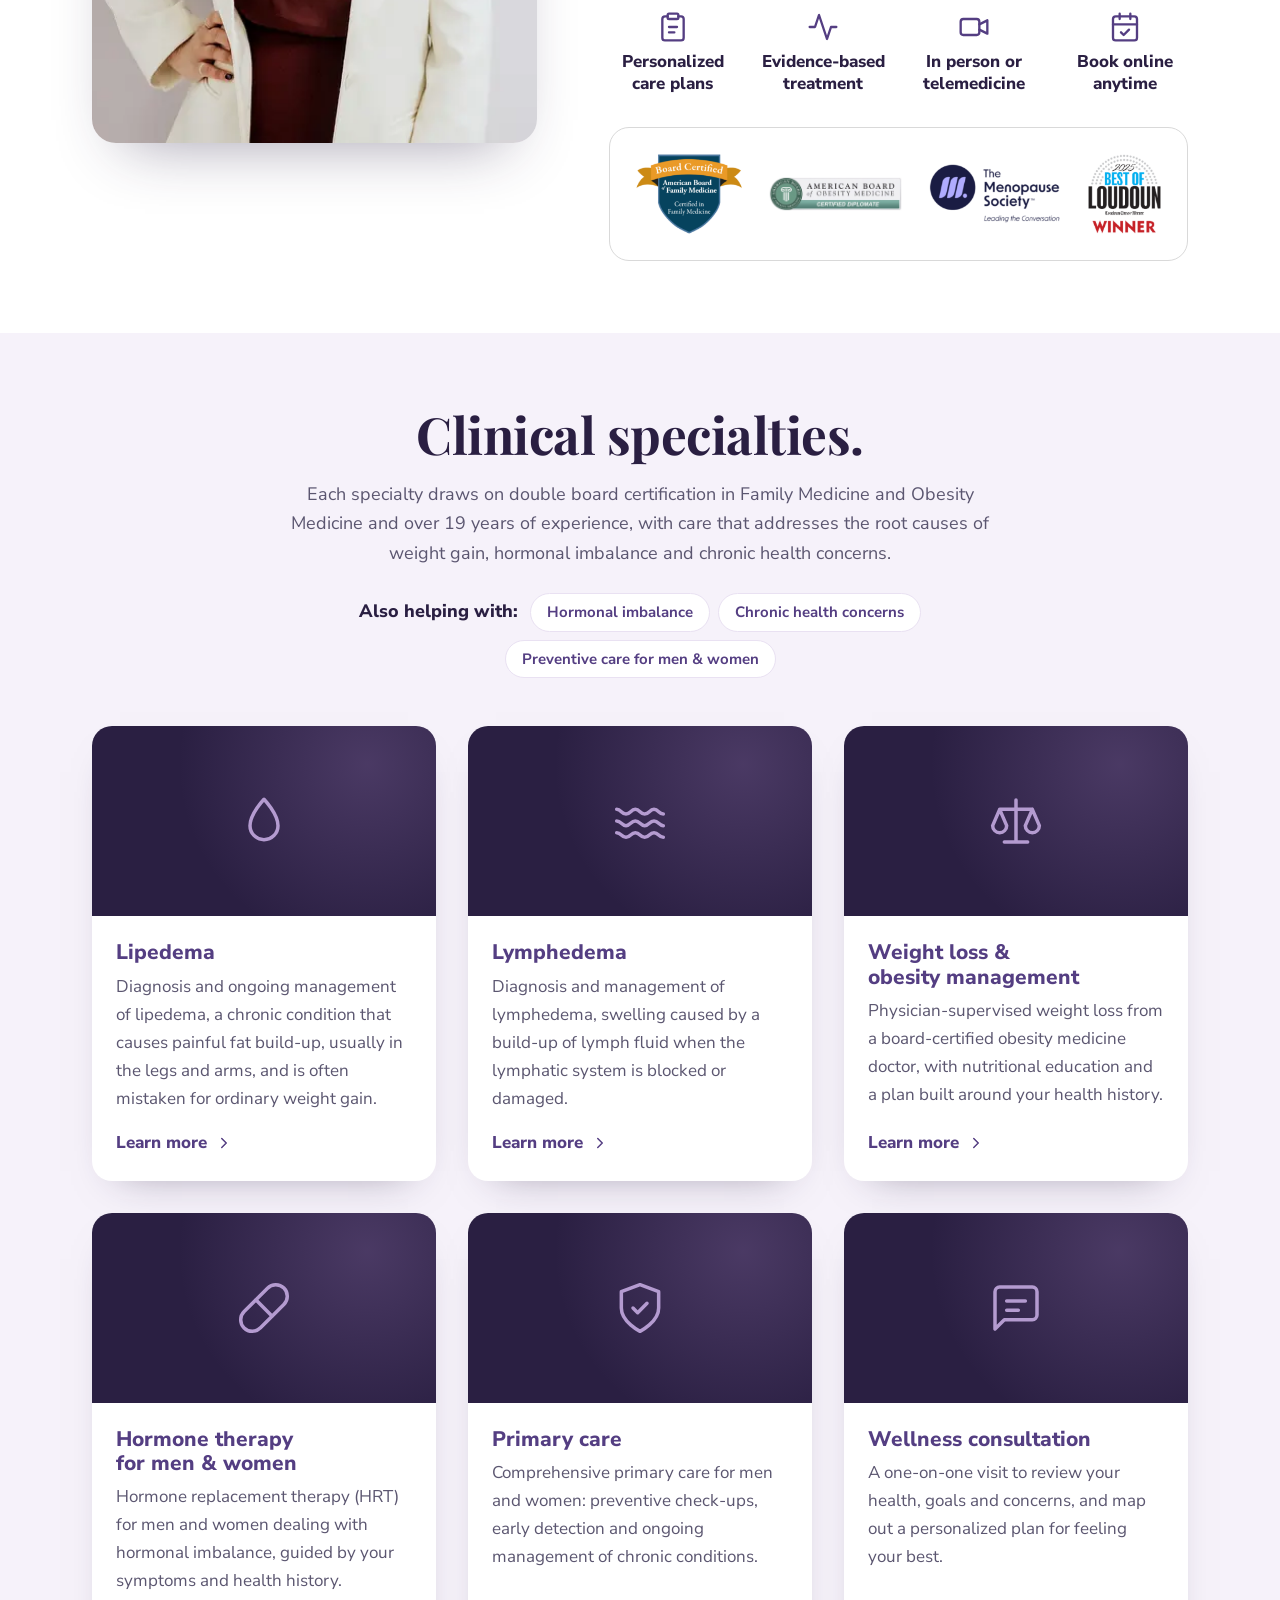
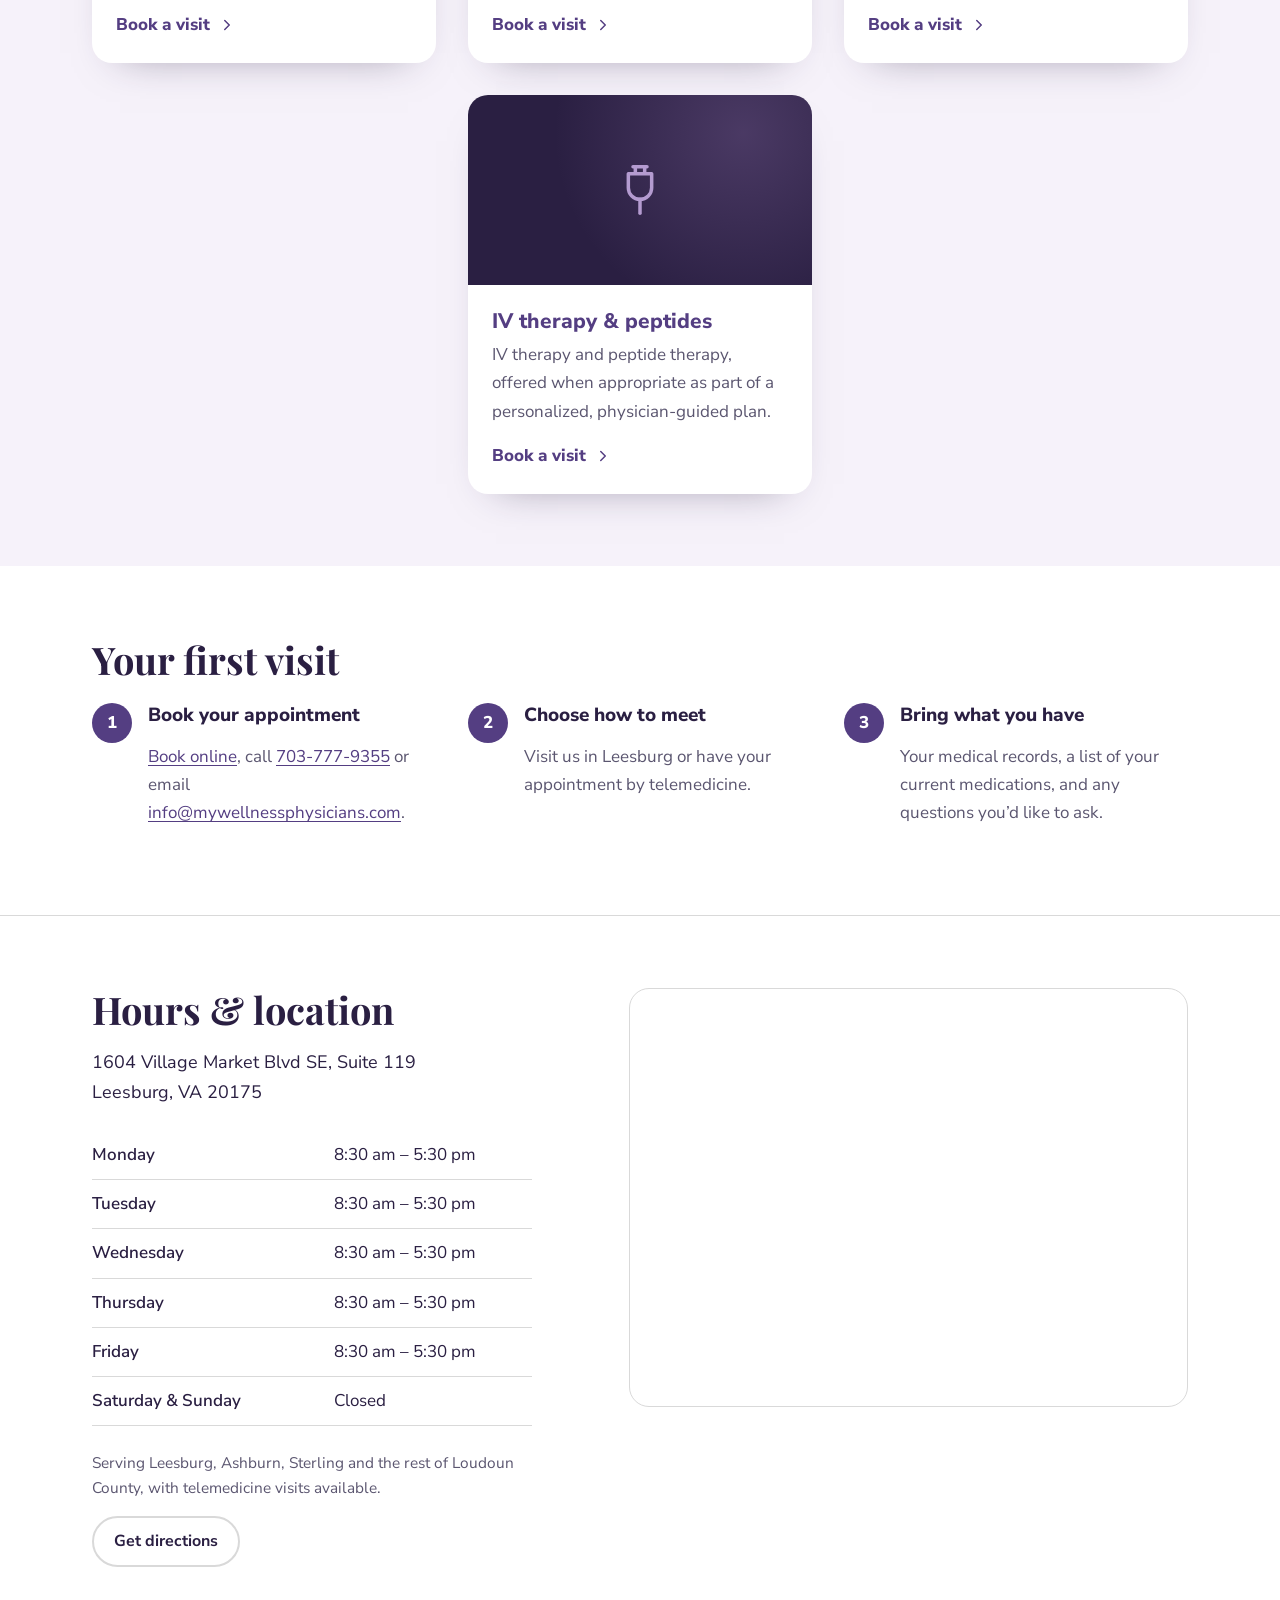
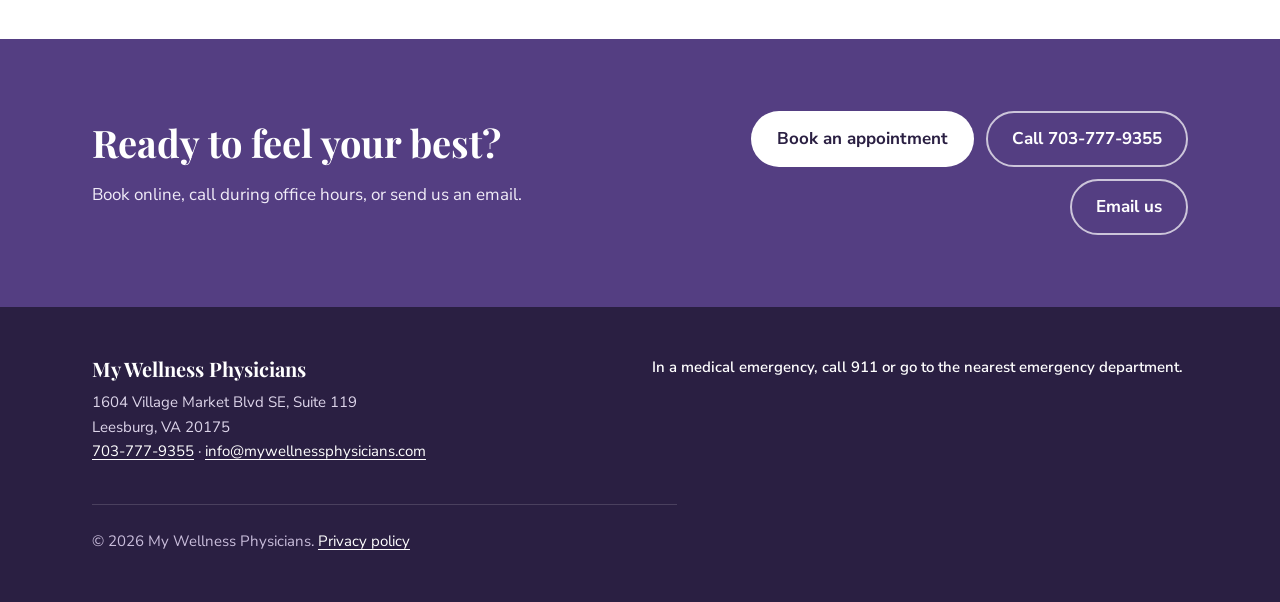
==== commit ebc83aa1: "White-background reference layout, new menu and seven specialties - Hero on white: 'Meet Minnie Cruz" ====
--- a/index.html
+++ b/index.html
@@ -3,13 +3,13 @@
 <head>
   <meta charset="utf-8">
   <meta name="viewport" content="width=device-width, initial-scale=1">
-  <title>Weight Loss, Lipedema &amp; Lymphedema Doctor in Leesburg, VA | My Wellness Physicians</title>
-  <meta name="description" content="Medical weight loss, lipedema and lymphedema treatment, and hormone therapy in Leesburg, VA. Dr. Minnie Cruz-Tolentino is double board-certified in Family and Obesity Medicine, serving Loudoun County in person and by telemedicine.">
+  <title>Lipedema, Weight Loss &amp; Obesity Doctor in Leesburg, VA | My Wellness Physicians</title>
+  <meta name="description" content="Lipedema and lymphedema care, weight loss and obesity management, hormone therapy, primary care and IV therapy in Leesburg, VA. Dr. Minnie Cruz-Tolentino, MD, FAAFP, DABOM, serves Loudoun County and Northern Virginia in person and by telemedicine.">
   <link rel="canonical" href="https://www.mywellnessphysicians.com/">
 
   <meta property="og:type" content="website">
   <meta property="og:site_name" content="My Wellness Physicians">
-  <meta property="og:title" content="Weight Loss, Lipedema &amp; Lymphedema Care in Leesburg, VA">
+  <meta property="og:title" content="Lipedema, Weight Loss &amp; Obesity Physician in Leesburg, VA">
   <meta property="og:description" content="Physician-led medical weight loss, lipedema and lymphedema care, and hormone therapy for Loudoun County. In person or by telemedicine.">
   <meta property="og:url" content="https://www.mywellnessphysicians.com/">
   <meta property="og:image" content="https://www.mywellnessphysicians.com/assets/img/og-image.jpg">
@@ -27,7 +27,7 @@
     "@type": "MedicalClinic",
     "@id": "https://www.mywellnessphysicians.com/#clinic",
     "name": "My Wellness Physicians",
-    "description": "Obesity medicine and hormone therapy practice in Leesburg, Virginia offering medical weight loss, lipedema and lymphedema diagnosis and management, hormone replacement therapy, and preventive primary care.",
+    "description": "Lipedema, weight loss and obesity medicine practice in Leesburg, Virginia offering lipedema and lymphedema care, weight loss and obesity management, hormone therapy for men and women, primary care, wellness consultations, and IV therapy and peptides.",
     "url": "https://www.mywellnessphysicians.com/",
     "logo": "https://www.mywellnessphysicians.com/assets/logo.png",
     "image": "https://www.mywellnessphysicians.com/assets/img/og-image.jpg",
@@ -42,22 +42,65 @@
       "addressCountry": "US"
     },
     "areaServed": [
-      { "@type": "City", "name": "Leesburg, VA" },
-      { "@type": "AdministrativeArea", "name": "Loudoun County, VA" }
+      {
+        "@type": "City",
+        "name": "Leesburg, VA"
+      },
+      {
+        "@type": "AdministrativeArea",
+        "name": "Loudoun County, VA"
+      },
+      {
+        "@type": "AdministrativeArea",
+        "name": "Northern Virginia"
+      }
     ],
-    "openingHoursSpecification": [{
-      "@type": "OpeningHoursSpecification",
-      "dayOfWeek": ["Monday", "Tuesday", "Wednesday", "Thursday", "Friday"],
-      "opens": "08:30",
-      "closes": "17:30"
-    }],
-    "medicalSpecialty": ["PrimaryCare"],
+    "openingHoursSpecification": [
+      {
+        "@type": "OpeningHoursSpecification",
+        "dayOfWeek": [
+          "Monday",
+          "Tuesday",
+          "Wednesday",
+          "Thursday",
+          "Friday"
+        ],
+        "opens": "08:30",
+        "closes": "17:30"
+      }
+    ],
+    "medicalSpecialty": [
+      "PrimaryCare"
+    ],
     "availableService": [
-      { "@type": "MedicalTherapy", "name": "Medical weight loss" },
-      { "@type": "MedicalTherapy", "name": "Lipedema diagnosis and management" },
-      { "@type": "MedicalTherapy", "name": "Lymphedema diagnosis and management" },
-      { "@type": "MedicalTherapy", "name": "Hormone replacement therapy" },
-      { "@type": "MedicalProcedure", "name": "Preventive health care" }
+      {
+        "@type": "MedicalTherapy",
+        "name": "Lipedema diagnosis and management"
+      },
+      {
+        "@type": "MedicalTherapy",
+        "name": "Lymphedema diagnosis and management"
+      },
+      {
+        "@type": "MedicalTherapy",
+        "name": "Weight loss and obesity management"
+      },
+      {
+        "@type": "MedicalTherapy",
+        "name": "Hormone therapy for men and women"
+      },
+      {
+        "@type": "MedicalTherapy",
+        "name": "Wellness consultation"
+      },
+      {
+        "@type": "MedicalTherapy",
+        "name": "IV therapy and peptides"
+      },
+      {
+        "@type": "MedicalProcedure",
+        "name": "Primary care"
+      }
     ],
     "potentialAction": {
       "@type": "ReserveAction",
@@ -65,7 +108,7 @@
     },
     "employee": {
       "@type": "Physician",
-      "name": "Dr. Minnie Cruz-Tolentino",
+      "name": "Minnie Cruz-Tolentino, MD, FAAFP, DABOM",
       "image": "https://www.mywellnessphysicians.com/assets/img/dr-cruz-tolentino-portrait-900.webp"
     }
   }
@@ -100,11 +143,26 @@
 
       <nav class="site-nav" id="site-nav" aria-label="Main">
         <ul>
-          <li><a href="#services">Services</a></li>
-          <li><a href="#about">Meet the doctor</a></li>
-          <li><a href="#new-patients">New patients</a></li>
-          <li><a href="#visit">Hours &amp; location</a></li>
-          <li><a href="#contact">Contact</a></li>
+          <li class="has-sub">
+            <button class="sub-toggle" type="button" aria-expanded="false" aria-controls="services-menu">
+              Services
+              <svg class="icon" aria-hidden="true" viewBox="0 0 24 24"><path d="m6 9 6 6 6-6"/></svg>
+            </button>
+            <ul class="sub-menu" id="services-menu">
+              <li><a href="lipedema-treatment/">Lipedema</a></li>
+              <li><a href="lymphedema-treatment/">Lymphedema</a></li>
+              <li><a href="medical-weight-loss/">Weight loss &amp; obesity management</a></li>
+              <li><a href="#hormone-therapy">Hormone therapy for men &amp; women</a></li>
+              <li><a href="#primary-care">Primary care</a></li>
+              <li><a href="#wellness-consultation">Wellness consultation</a></li>
+              <li><a href="#iv-therapy-peptides">IV therapy &amp; peptides</a></li>
+            </ul>
+          </li>
+          <li><a href="#about">Meet the Doctor</a></li>
+          <li><a href="#new-patients">New Patients</a></li>
+          <li><a href="blog/">Blog</a></li>
+          <li><a href="events/">Events</a></li>
+          <li><a href="#visit">Contact</a></li>
         </ul>
         <a class="btn btn-primary nav-cta" href="https://scheduling.symplast.com/mywellnessphysicians/3?provider=7">Book an appointment</a>
       </nav>
@@ -116,17 +174,18 @@
       <div class="container hero-inner">
         <div class="hero-copy">
           <h1 id="hero-title">
-            <span class="hero-name">Dr. Minnie Cruz-Tolentino</span>
-            <span class="hero-role">Weight loss, lipedema &amp; lymphedema care in Leesburg, VA</span>
+            <span class="hero-name">Meet Minnie Cruz-Tolentino</span>
+            <span class="hero-credentials">MD, FAAFP, DABOM</span>
+            <span class="hero-role">Lipedema, Weight Loss and Obesity Physician in Loudoun County &amp; Northern Virginia</span>
           </h1>
-          <p class="hero-credentials">Board certified in Family Medicine &amp; Obesity Medicine</p>
-          <p class="lede">Medical weight loss, lipedema and lymphedema care, and hormone therapy for patients across Loudoun County. Evidence-based treatment and a personalized plan, for sustainable results, not quick fixes.</p>
+          <p class="lede">Looking for a lipedema specialist, a medical weight loss doctor, or hormone therapy in Loudoun County? You’re in the right place.</p>
+          <p>Dr. Cruz-Tolentino is double board-certified in Family Medicine and Obesity Medicine, with over 19 years of experience. She looks for the root causes of weight gain, hormonal imbalance and chronic health concerns, and builds a personalized plan for sustainable results, not quick fixes.</p>
           <div class="hero-actions">
-            <a class="btn btn-pill btn-lilac btn-lg" href="https://scheduling.symplast.com/mywellnessphysicians/3?provider=7">
+            <a class="btn btn-primary btn-lg" href="https://scheduling.symplast.com/mywellnessphysicians/3?provider=7">
               Book an appointment
               <svg class="icon" aria-hidden="true" viewBox="0 0 24 24"><path d="M5 12h14M13 6l6 6-6 6"/></svg>
             </a>
-            <a class="btn btn-pill btn-ghost-light btn-lg" href="#about">Meet Dr. Cruz-Tolentino</a>
+            <a class="btn btn-outline btn-lg" href="#about">Meet Dr. Cruz-Tolentino</a>
           </div>
         </div>
         <figure class="hero-media">
@@ -206,8 +265,8 @@
     <section class="services" id="services" aria-labelledby="services-title">
       <div class="container">
         <div class="section-head">
-          <h2 id="services-title">Our services.</h2>
-          <p>Evidence-based treatment and personalized care plans that address the root causes of weight gain, hormonal imbalance and chronic health concerns.</p>
+          <h2 id="services-title">Clinical specialties.</h2>
+          <p>Each specialty draws on double board certification in Family Medicine and Obesity Medicine and over 19 years of experience, with care that addresses the root causes of weight gain, hormonal imbalance and chronic health concerns.</p>
           <p class="chips"><span class="chips-label">Also helping with:</span>
             <span class="chip">Hormonal imbalance</span>
             <span class="chip">Chronic health concerns</span>
@@ -215,24 +274,13 @@
           </p>
         </div>
         <ul class="service-cards">
-          <li class="service-card" id="weight-loss">
-            <div class="card-art" aria-hidden="true">
-              <svg viewBox="0 0 24 24"><path d="M12 3v18M7 21h10M5 7h14M5 7l-3 7a3 3 0 0 0 6 0zM19 7l-3 7a3 3 0 0 0 6 0z"/></svg>
-            </div>
-            <div class="card-body">
-              <h3>Medical weight loss</h3>
-              <p>Physician-supervised weight loss from a board-certified obesity medicine doctor, with nutritional education and a plan built around your health history.</p>
-              <a class="card-link" href="medical-weight-loss/">Learn more<span class="visually-hidden"> about medical weight loss</span>
-                <svg class="icon" aria-hidden="true" viewBox="0 0 24 24"><path d="m9 6 6 6-6 6"/></svg></a>
-            </div>
-          </li>
           <li class="service-card" id="lipedema">
             <div class="card-art" aria-hidden="true">
               <svg viewBox="0 0 24 24"><path d="M12 2.7s-6 6.3-6 11.3a6 6 0 0 0 12 0c0-5-6-11.3-6-11.3z"/></svg>
             </div>
             <div class="card-body">
-              <h3>Lipedema treatment</h3>
-              <p>Diagnosis and ongoing management of lipedema, a chronic condition that causes painful fat build-up, usually in the legs and arms.</p>
+              <h3>Lipedema</h3>
+              <p>Diagnosis and ongoing management of lipedema, a chronic condition that causes painful fat build-up, usually in the legs and arms, and is often mistaken for ordinary weight gain.</p>
               <a class="card-link" href="lipedema-treatment/">Learn more<span class="visually-hidden"> about lipedema treatment</span>
                 <svg class="icon" aria-hidden="true" viewBox="0 0 24 24"><path d="m9 6 6 6-6 6"/></svg></a>
             </div>
@@ -242,31 +290,64 @@
               <svg viewBox="0 0 24 24"><path d="M2 7c2 0 2 2 4 2s2-2 4-2 2 2 4 2 2-2 4-2 2 2 4 2M2 12c2 0 2 2 4 2s2-2 4-2 2 2 4 2 2-2 4-2 2 2 4 2M2 17c2 0 2 2 4 2s2-2 4-2 2 2 4 2 2-2 4-2 2 2 4 2"/></svg>
             </div>
             <div class="card-body">
-              <h3>Lymphedema treatment</h3>
+              <h3>Lymphedema</h3>
               <p>Diagnosis and management of lymphedema, swelling caused by a build-up of lymph fluid when the lymphatic system is blocked or damaged.</p>
               <a class="card-link" href="lymphedema-treatment/">Learn more<span class="visually-hidden"> about lymphedema treatment</span>
                 <svg class="icon" aria-hidden="true" viewBox="0 0 24 24"><path d="m9 6 6 6-6 6"/></svg></a>
             </div>
           </li>
+          <li class="service-card" id="weight-loss">
+            <div class="card-art" aria-hidden="true">
+              <svg viewBox="0 0 24 24"><path d="M12 3v18M7 21h10M5 7h14M5 7l-3 7a3 3 0 0 0 6 0zM19 7l-3 7a3 3 0 0 0 6 0z"/></svg>
+            </div>
+            <div class="card-body">
+              <h3>Weight loss &amp; obesity management</h3>
+              <p>Physician-supervised weight loss from a board-certified obesity medicine doctor, with nutritional education and a plan built around your health history.</p>
+              <a class="card-link" href="medical-weight-loss/">Learn more<span class="visually-hidden"> about weight loss and obesity management</span>
+                <svg class="icon" aria-hidden="true" viewBox="0 0 24 24"><path d="m9 6 6 6-6 6"/></svg></a>
+            </div>
+          </li>
           <li class="service-card" id="hormone-therapy">
             <div class="card-art" aria-hidden="true">
               <svg viewBox="0 0 24 24"><path d="m10.5 20.5 10-10a4.95 4.95 0 1 0-7-7l-10 10a4.95 4.95 0 1 0 7 7zM8.5 8.5l7 7"/></svg>
             </div>
             <div class="card-body">
-              <h3>Hormone replacement therapy</h3>
-              <p>Hormone replacement therapy (HRT) for men and women dealing with hormonal imbalance.</p>
+              <h3>Hormone therapy for men &amp; women</h3>
+              <p>Hormone replacement therapy (HRT) for men and women dealing with hormonal imbalance, guided by your symptoms and health history.</p>
               <a class="card-link" href="https://scheduling.symplast.com/mywellnessphysicians/3?provider=7">Book a visit<span class="visually-hidden"> for hormone therapy</span>
                 <svg class="icon" aria-hidden="true" viewBox="0 0 24 24"><path d="m9 6 6 6-6 6"/></svg></a>
             </div>
           </li>
-          <li class="service-card" id="preventive-care">
+          <li class="service-card" id="primary-care">
             <div class="card-art" aria-hidden="true">
               <svg viewBox="0 0 24 24"><path d="M12 22s8-4 8-10V5l-8-3-8 3v7c0 6 8 10 8 10z"/><path d="m9 12 2 2 4-4"/></svg>
             </div>
             <div class="card-body">
-              <h3>Preventive health care</h3>
-              <p>Comprehensive primary care to keep you well, catch problems early and manage chronic conditions.</p>
-              <a class="card-link" href="https://scheduling.symplast.com/mywellnessphysicians/3?provider=7">Book a visit<span class="visually-hidden"> for preventive care</span>
+              <h3>Primary care</h3>
+              <p>Comprehensive primary care for men and women: preventive check-ups, early detection and ongoing management of chronic conditions.</p>
+              <a class="card-link" href="https://scheduling.symplast.com/mywellnessphysicians/3?provider=7">Book a visit<span class="visually-hidden"> for primary care</span>
+                <svg class="icon" aria-hidden="true" viewBox="0 0 24 24"><path d="m9 6 6 6-6 6"/></svg></a>
+            </div>
+          </li>
+          <li class="service-card" id="wellness-consultation">
+            <div class="card-art" aria-hidden="true">
+              <svg viewBox="0 0 24 24"><path d="M21 15a2 2 0 0 1-2 2H7l-4 4V5a2 2 0 0 1 2-2h14a2 2 0 0 1 2 2z"/><path d="M8 9h8M8 13h5"/></svg>
+            </div>
+            <div class="card-body">
+              <h3>Wellness consultation</h3>
+              <p>A one-on-one visit to review your health, goals and concerns, and map out a personalized plan for feeling your best.</p>
+              <a class="card-link" href="https://scheduling.symplast.com/mywellnessphysicians/3?provider=7">Book a visit<span class="visually-hidden"> for a wellness consultation</span>
+                <svg class="icon" aria-hidden="true" viewBox="0 0 24 24"><path d="m9 6 6 6-6 6"/></svg></a>
+            </div>
+          </li>
+          <li class="service-card" id="iv-therapy-peptides">
+            <div class="card-art" aria-hidden="true">
+              <svg viewBox="0 0 24 24"><path d="M9 2h6M10 2v3M14 2v3M7 5h10v6a5 5 0 0 1-10 0z"/><path d="M12 16v6"/></svg>
+            </div>
+            <div class="card-body">
+              <h3>IV therapy &amp; peptides</h3>
+              <p>IV therapy and peptide therapy, offered when appropriate as part of a personalized, physician-guided plan.</p>
+              <a class="card-link" href="https://scheduling.symplast.com/mywellnessphysicians/3?provider=7">Book a visit<span class="visually-hidden"> for IV therapy and peptides</span>
                 <svg class="icon" aria-hidden="true" viewBox="0 0 24 24"><path d="m9 6 6 6-6 6"/></svg></a>
             </div>
           </li>
--- a/styles.css
+++ b/styles.css
@@ -168,7 +168,7 @@
   border-bottom: 1px solid var(--line);
   padding: var(--space-1) 1rem var(--space-3);
 }
-.site-nav.is-open { display: block; }
+.site-nav.is-open { display: block; max-height: 80vh; overflow-y: auto; }
 .site-nav ul { list-style: none; margin: 0 0 var(--space-2); padding: 0; }
 .site-nav li a {
   display: flex; align-items: center; min-height: 48px;
@@ -178,48 +178,74 @@
 .site-nav li a:hover { color: var(--plum-700); }
 .nav-cta { width: 100%; }
 
+/* Services dropdown: an expanding list in the mobile menu, a panel on desktop */
+.sub-toggle {
+  display: flex; align-items: center; justify-content: space-between; width: 100%;
+  min-height: 48px; padding: 0;
+  background: none; border: 0; border-bottom: 1px solid var(--line);
+  font: 700 1rem var(--font-body); color: var(--ink); cursor: pointer; text-align: left;
+}
+.sub-toggle:hover { color: var(--plum-700); }
+.sub-toggle .icon { transition: transform 160ms ease; }
+.sub-toggle[aria-expanded="true"] .icon { transform: rotate(180deg); }
+.site-nav .sub-menu { display: none; margin: 0; padding-left: var(--space-2); }
+.has-sub.is-open .sub-menu { display: block; }
+.sub-menu li a { font-weight: 600; }
+
 
 @media (min-width: 1200px) {
   .nav-toggle { display: none; }
   .site-nav {
     display: flex; align-items: center; gap: var(--space-3);
     position: static; padding: 0; border: 0; background: none;
+    max-height: none; overflow: visible;
   }
-  .site-nav ul { display: flex; gap: 1.25rem; margin: 0; }
+  .site-nav > ul { display: flex; gap: 1.25rem; margin: 0; }
   .site-nav li a { border: 0; min-height: 44px; font-size: 0.9875rem; white-space: nowrap; }
   .nav-cta { width: auto; white-space: nowrap; }
-}
-
-/* Hero: dark plum, after the reference layout */
-.hero {
-  background:
-    radial-gradient(circle at 85% 15%, rgba(158,126,188,.22), transparent 55%),
-    var(--plum-900);
-  color: #e6dcf2;
-  padding-block: var(--space-5) var(--space-6);
-}
+  .has-sub { position: relative; }
+  .sub-toggle { width: auto; gap: 0.25rem; min-height: 44px; border: 0; font-size: 0.9875rem; white-space: nowrap; }
+  .site-nav .sub-menu {
+    position: absolute; top: 100%; left: -1rem; z-index: 60;
+    min-width: 290px; padding: 0.5rem;
+    background: var(--white);
+    border: 1px solid var(--line); border-radius: 16px;
+    box-shadow: 0 24px 48px -24px rgba(42,31,66,.35);
+  }
+  .sub-menu li a { min-height: 44px; padding: 0 0.75rem; border-radius: 10px; font-size: 0.9375rem; }
+  .sub-menu li a:hover { background: var(--plum-50); }
+}
+
+/* Hero: white background, reference layout */
+.hero { background: var(--white); color: var(--ink); padding-block: var(--space-5) var(--space-6); }
 .hero-inner { display: grid; gap: var(--space-5); align-items: center; }
-.hero h1 { color: var(--white); margin-bottom: var(--space-2); }
-.hero-name { display: block; font-size: clamp(2.5rem, 5.4vw, 4.25rem); line-height: 1.05; letter-spacing: -0.015em; }
-.hero-role { display: block; margin-top: var(--space-2); font-size: clamp(1.5rem, 2.6vw, 2.125rem); line-height: 1.2; color: var(--lilac); font-weight: 600; }
+.hero h1 { margin-bottom: var(--space-3); }
+.hero-name { display: block; font-size: clamp(2.5rem, 5.2vw, 4.25rem); line-height: 1.05; letter-spacing: -0.015em; color: var(--plum-900); }
 .hero-credentials {
-  margin: 0 0 var(--space-3);
-  font-weight: 800; font-size: 0.875rem;
-  letter-spacing: 0.08em; text-transform: uppercase;
-  color: var(--lilac-300);
-}
+  display: block; margin-top: 0.75rem;
+  font-family: var(--font-body); font-weight: 800; font-size: 0.9375rem;
+  letter-spacing: 0.12em; text-transform: uppercase;
+  color: var(--plum-700);
+}
+.hero-role { display: block; margin-top: var(--space-3); font-size: clamp(1.5rem, 2.6vw, 2.125rem); line-height: 1.2; color: var(--plum-700); font-weight: 600; }
 .lede { font-size: 1.1875rem; color: inherit; }
-.hero .lede { color: #e6dcf2; max-width: 56ch; }
+.hero p { max-width: 58ch; }
 .hero-actions { display: flex; flex-wrap: wrap; gap: 0.75rem; margin-top: var(--space-4); }
 .hero-media { margin: 0; position: relative; }
+.hero-media::before {
+  content: ""; position: absolute; inset: 24px -16px -16px 24px;
+  border-radius: 28px; background: var(--plum-50); border: 1px solid var(--plum-100);
+  z-index: 0;
+}
 .hero-media img {
+  position: relative; z-index: 1;
   display: block; width: 100%; height: auto;
   aspect-ratio: 4 / 5; object-fit: cover; object-position: 32% 50%;
   border-radius: 24px;
-  box-shadow: 0 30px 60px -30px rgba(0,0,0,.6);
+  box-shadow: 0 30px 60px -32px rgba(42,31,66,.5);
 }
 .hero-caption {
-  position: absolute; right: var(--space-2); bottom: var(--space-2); left: var(--space-2);
+  position: absolute; z-index: 2; right: var(--space-2); bottom: var(--space-2); left: var(--space-2);
   max-width: 300px; margin-left: auto;
   padding: var(--space-2) var(--space-3);
   background: rgba(42,31,66,.86);
@@ -231,8 +257,12 @@
 @media (min-width: 900px) {
   .hero { padding-block: var(--space-6) var(--space-7); }
   .hero-inner { grid-template-columns: 1.4fr 1fr; gap: var(--space-6); }
-  .hero-media { max-width: 520px; justify-self: end; width: 100%; }
-}
+  .hero-media { max-width: 500px; justify-self: end; width: 100%; }
+}
+
+/* Outline button on light backgrounds */
+.btn-outline { background: var(--white); color: var(--plum-900); border-color: var(--plum-900); }
+.btn-outline:hover { background: var(--plum-900); color: var(--white); }
 
 /* Pill buttons on dark backgrounds */
 .btn-lilac { background: var(--lilac-300); color: var(--plum-900); }
@@ -241,7 +271,7 @@
 .btn-ghost-light:hover { background: rgba(255,255,255,.1); color: var(--white); border-color: var(--white); }
 
 /* Trust bar */
-.trust-bar { border-bottom: 1px solid var(--line); background: var(--white); }
+.trust-bar { border-block: 1px solid var(--line); background: var(--white); }
 .trust-list {
   list-style: none; margin-block: 0;
   display: grid; grid-template-columns: 1fr;
@@ -319,7 +349,7 @@
 }
 .card-art {
   display: grid; place-items: center;
-  height: 150px;
+  height: 190px;
   background:
     radial-gradient(circle at 80% 20%, rgba(158,126,188,.28), transparent 60%),
     var(--plum-900);
@@ -331,12 +361,15 @@
 .card-link { display: inline-flex; align-items: center; gap: 0.25rem; margin-top: auto; font-weight: 800; text-decoration: none; }
 .card-link:hover { text-decoration: underline; }
 @media (min-width: 640px) { .service-cards { grid-template-columns: repeat(2, 1fr); } }
+.service-card:last-child:nth-child(odd) { grid-column: 1 / -1; justify-self: center; width: 100%; max-width: 560px; }
 @media (min-width: 1000px) {
-  .service-cards { grid-template-columns: repeat(6, 1fr); gap: var(--space-4); }
-  .service-card { grid-column: span 2; }
-  .service-card:nth-child(4) { grid-column: 2 / span 2; }
-  .service-card:nth-child(5) { grid-column: 4 / span 2; }
-}
+  .service-cards { grid-template-columns: repeat(3, 1fr); gap: var(--space-4); }
+  .service-card:last-child:nth-child(odd) { grid-column: auto; max-width: none; }
+  .service-card:last-child:nth-child(3n+1) { grid-column: 2; }
+}
+/* Card photos: an <img> inside .card-art replaces the icon. */
+.card-art img { width: 100%; height: 100%; object-fit: cover; display: block; }
+.card-art:has(img) { background: var(--plum-100); }
 
 /* New patients: a real sequence, so numbered */
 .new-patients { padding-block: var(--space-6); }
@@ -385,20 +418,16 @@
 
 /* Inner pages */
 .page-hero {
-  background:
-    radial-gradient(circle at 85% 15%, rgba(158,126,188,.22), transparent 55%),
-    var(--plum-900);
-  color: #e6dcf2;
+  background: var(--plum-50);
+  border-bottom: 1px solid var(--plum-100);
   padding-block: var(--space-4) var(--space-5);
 }
-.page-hero h1 { max-width: 22ch; color: var(--white); font-size: clamp(2.25rem, 4.6vw, 3.5rem); }
-.page-hero .lede { max-width: 60ch; color: #e6dcf2; }
+.page-hero h1 { max-width: 22ch; color: var(--plum-900); font-size: clamp(2.25rem, 4.6vw, 3.5rem); }
+.page-hero .lede { max-width: 60ch; color: var(--ink); }
 .page-hero .hero-actions { margin-top: var(--space-3); }
 .breadcrumb ol { list-style: none; display: flex; flex-wrap: wrap; gap: 0.25rem 0.5rem; margin: 0 0 var(--space-3); padding: 0; font-size: 0.9375rem; }
-.breadcrumb a { color: var(--lilac-300); }
-.breadcrumb a:hover { color: var(--white); }
-.breadcrumb li + li::before { content: "/"; margin-right: 0.5rem; color: #c9bddb; }
-.breadcrumb [aria-current] { color: #ddd5ea; }
+.breadcrumb li + li::before { content: "/"; margin-right: 0.5rem; color: var(--ink-muted); }
+.breadcrumb [aria-current] { color: var(--ink-muted); }
 
 .page-body { display: grid; gap: var(--space-5); padding-block: var(--space-5) var(--space-6); }
 @media (min-width: 1000px) {
@@ -431,3 +460,10 @@
 .side-card a { font-weight: 700; }
 
 .site-nav a[aria-current="page"] { color: var(--plum-700); text-decoration: underline; text-underline-offset: 0.35em; }
+
+/* Blog and events: shown until the first post or event is added */
+.empty-state {
+  font-size: 1.1875rem;
+  padding: var(--space-4);
+  background: var(--plum-50); border: 1px dashed var(--plum-100); border-radius: 20px;
+}
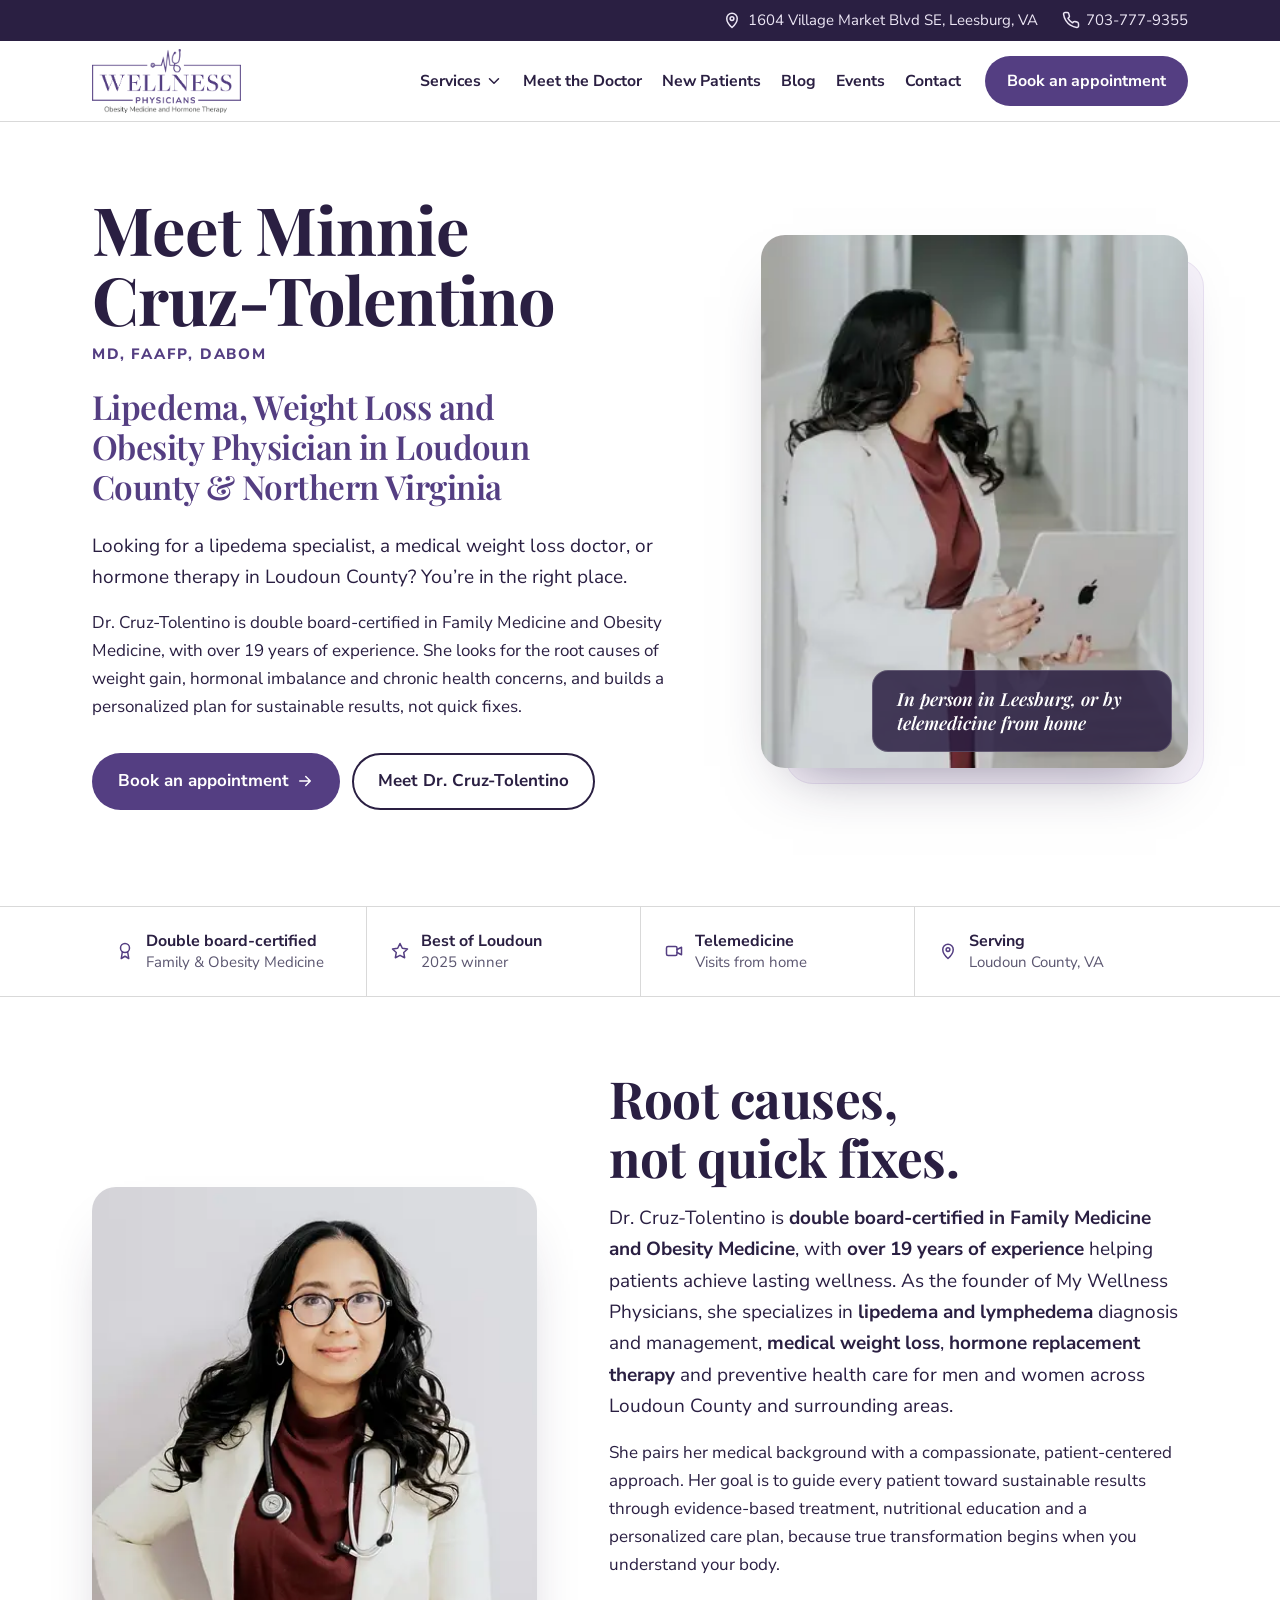
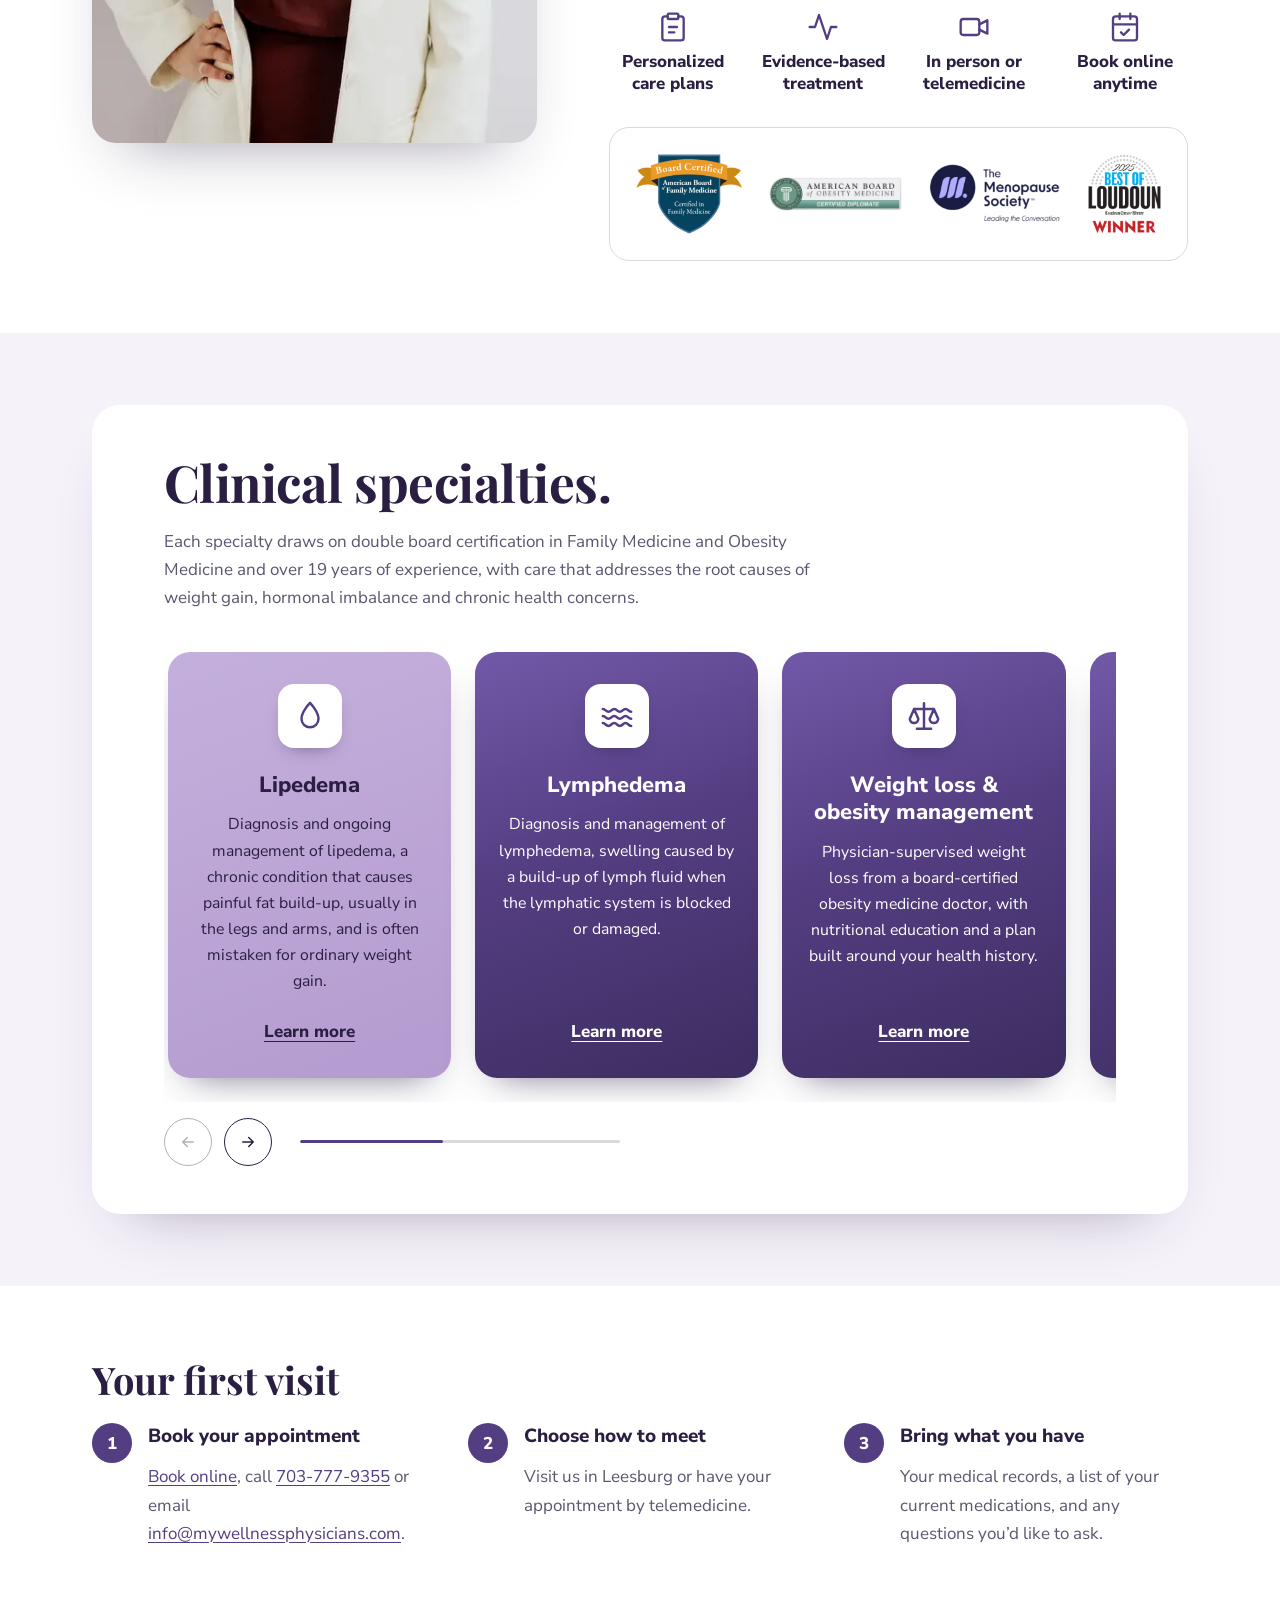
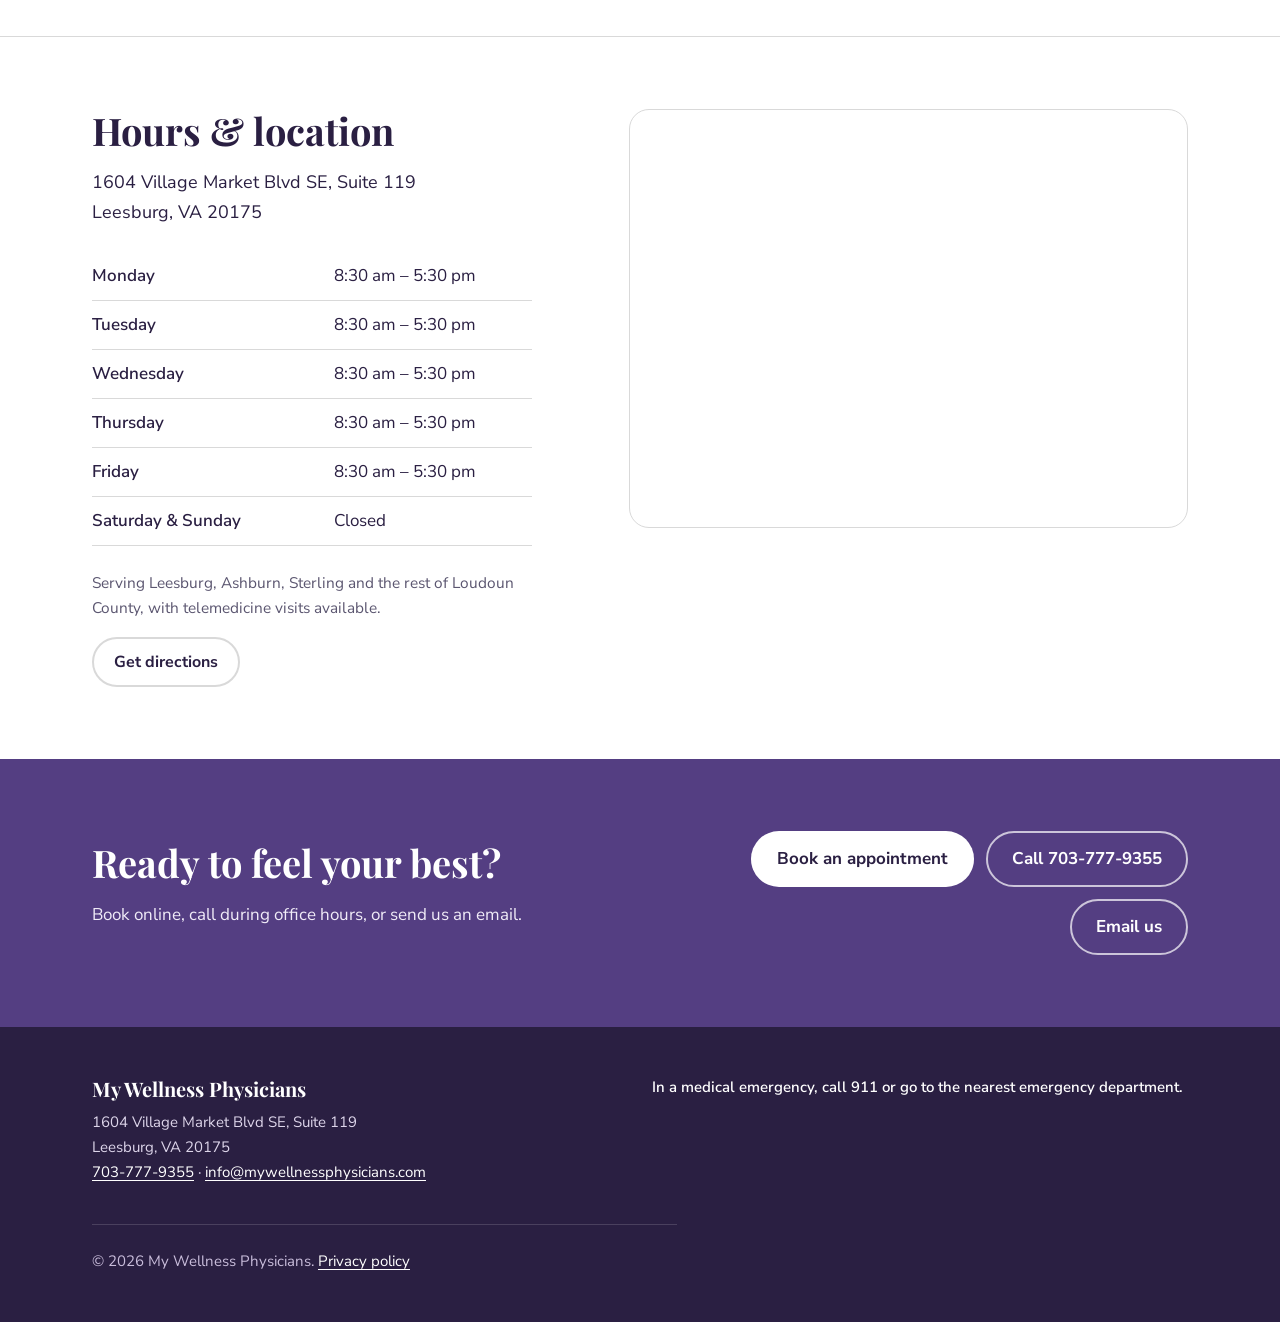
==== commit 51415857: "Turn clinical specialties into a services carousel Cards sit in a sideways-scrolling row inside a wh" ====
--- a/index.html
+++ b/index.html
@@ -264,94 +264,67 @@
 
     <section class="services" id="services" aria-labelledby="services-title">
       <div class="container">
-        <div class="section-head">
-          <h2 id="services-title">Clinical specialties.</h2>
-          <p>Each specialty draws on double board certification in Family Medicine and Obesity Medicine and over 19 years of experience, with care that addresses the root causes of weight gain, hormonal imbalance and chronic health concerns.</p>
-          <p class="chips"><span class="chips-label">Also helping with:</span>
-            <span class="chip">Hormonal imbalance</span>
-            <span class="chip">Chronic health concerns</span>
-            <span class="chip">Preventive care for men &amp; women</span>
-          </p>
-        </div>
-        <ul class="service-cards">
+        <div class="services-panel">
+          <div class="section-head">
+            <h2 id="services-title">Clinical specialties.</h2>
+            <p>Each specialty draws on double board certification in Family Medicine and Obesity Medicine and over 19 years of experience, with care that addresses the root causes of weight gain, hormonal imbalance and chronic health concerns.</p>
+          </div>
+          <div class="carousel" data-carousel>
+            <ul class="service-cards" id="service-cards" tabindex="0" aria-label="Clinical specialties, scroll sideways for more">
           <li class="service-card" id="lipedema">
-            <div class="card-art" aria-hidden="true">
-              <svg viewBox="0 0 24 24"><path d="M12 2.7s-6 6.3-6 11.3a6 6 0 0 0 12 0c0-5-6-11.3-6-11.3z"/></svg>
+            <span class="card-icon" aria-hidden="true"><svg viewBox="0 0 24 24"><path d="M12 2.7s-6 6.3-6 11.3a6 6 0 0 0 12 0c0-5-6-11.3-6-11.3z"/></svg></span>
+            <h3>Lipedema</h3>
+            <p>Diagnosis and ongoing management of lipedema, a chronic condition that causes painful fat build-up, usually in the legs and arms, and is often mistaken for ordinary weight gain.</p>
+            <a class="card-link" href="lipedema-treatment/">Learn more<span class="visually-hidden"> about lipedema treatment</span></a>
+          </li>
+          <li class="service-card" id="lymphedema">
+            <span class="card-icon" aria-hidden="true"><svg viewBox="0 0 24 24"><path d="M2 7c2 0 2 2 4 2s2-2 4-2 2 2 4 2 2-2 4-2 2 2 4 2M2 12c2 0 2 2 4 2s2-2 4-2 2 2 4 2 2-2 4-2 2 2 4 2M2 17c2 0 2 2 4 2s2-2 4-2 2 2 4 2 2-2 4-2 2 2 4 2"/></svg></span>
+            <h3>Lymphedema</h3>
+            <p>Diagnosis and management of lymphedema, swelling caused by a build-up of lymph fluid when the lymphatic system is blocked or damaged.</p>
+            <a class="card-link" href="lymphedema-treatment/">Learn more<span class="visually-hidden"> about lymphedema treatment</span></a>
+          </li>
+          <li class="service-card" id="weight-loss">
+            <span class="card-icon" aria-hidden="true"><svg viewBox="0 0 24 24"><path d="M12 3v18M7 21h10M5 7h14M5 7l-3 7a3 3 0 0 0 6 0zM19 7l-3 7a3 3 0 0 0 6 0z"/></svg></span>
+            <h3>Weight loss &amp; obesity management</h3>
+            <p>Physician-supervised weight loss from a board-certified obesity medicine doctor, with nutritional education and a plan built around your health history.</p>
+            <a class="card-link" href="medical-weight-loss/">Learn more<span class="visually-hidden"> about weight loss and obesity management</span></a>
+          </li>
+          <li class="service-card" id="hormone-therapy">
+            <span class="card-icon" aria-hidden="true"><svg viewBox="0 0 24 24"><path d="m10.5 20.5 10-10a4.95 4.95 0 1 0-7-7l-10 10a4.95 4.95 0 1 0 7 7zM8.5 8.5l7 7"/></svg></span>
+            <h3>Hormone therapy for men &amp; women</h3>
+            <p>Hormone replacement therapy (HRT) for men and women dealing with hormonal imbalance, guided by your symptoms and health history.</p>
+            <a class="card-link" href="https://scheduling.symplast.com/mywellnessphysicians/3?provider=7">Book a visit<span class="visually-hidden"> for hormone therapy</span></a>
+          </li>
+          <li class="service-card" id="primary-care">
+            <span class="card-icon" aria-hidden="true"><svg viewBox="0 0 24 24"><path d="M12 22s8-4 8-10V5l-8-3-8 3v7c0 6 8 10 8 10z"/><path d="m9 12 2 2 4-4"/></svg></span>
+            <h3>Primary care</h3>
+            <p>Comprehensive primary care for men and women: preventive check-ups, early detection and ongoing management of chronic conditions.</p>
+            <a class="card-link" href="https://scheduling.symplast.com/mywellnessphysicians/3?provider=7">Book a visit<span class="visually-hidden"> for primary care</span></a>
+          </li>
+          <li class="service-card" id="wellness-consultation">
+            <span class="card-icon" aria-hidden="true"><svg viewBox="0 0 24 24"><path d="M21 15a2 2 0 0 1-2 2H7l-4 4V5a2 2 0 0 1 2-2h14a2 2 0 0 1 2 2z"/><path d="M8 9h8M8 13h5"/></svg></span>
+            <h3>Wellness consultation</h3>
+            <p>A one-on-one visit to review your health, goals and concerns, and map out a personalized plan for feeling your best.</p>
+            <a class="card-link" href="https://scheduling.symplast.com/mywellnessphysicians/3?provider=7">Book a visit<span class="visually-hidden"> for a wellness consultation</span></a>
+          </li>
+          <li class="service-card" id="iv-therapy-peptides">
+            <span class="card-icon" aria-hidden="true"><svg viewBox="0 0 24 24"><path d="M9 2h6M10 2v3M14 2v3M7 5h10v6a5 5 0 0 1-10 0z"/><path d="M12 16v6"/></svg></span>
+            <h3>IV therapy &amp; peptides</h3>
+            <p>IV therapy and peptide therapy, offered when appropriate as part of a personalized, physician-guided plan.</p>
+            <a class="card-link" href="https://scheduling.symplast.com/mywellnessphysicians/3?provider=7">Book a visit<span class="visually-hidden"> for IV therapy and peptides</span></a>
+          </li>
+            </ul>
+            <div class="carousel-controls">
+              <button class="carousel-btn" type="button" data-dir="-1" aria-controls="service-cards" aria-label="Previous specialties">
+                <svg class="icon" aria-hidden="true" viewBox="0 0 24 24"><path d="M19 12H5M11 6l-6 6 6 6"/></svg>
+              </button>
+              <button class="carousel-btn" type="button" data-dir="1" aria-controls="service-cards" aria-label="Next specialties">
+                <svg class="icon" aria-hidden="true" viewBox="0 0 24 24"><path d="M5 12h14M13 6l6 6-6 6"/></svg>
+              </button>
+              <div class="carousel-progress" aria-hidden="true"><span></span></div>
             </div>
-            <div class="card-body">
-              <h3>Lipedema</h3>
-              <p>Diagnosis and ongoing management of lipedema, a chronic condition that causes painful fat build-up, usually in the legs and arms, and is often mistaken for ordinary weight gain.</p>
-              <a class="card-link" href="lipedema-treatment/">Learn more<span class="visually-hidden"> about lipedema treatment</span>
-                <svg class="icon" aria-hidden="true" viewBox="0 0 24 24"><path d="m9 6 6 6-6 6"/></svg></a>
-            </div>
-          </li>
-          <li class="service-card" id="lymphedema">
-            <div class="card-art" aria-hidden="true">
-              <svg viewBox="0 0 24 24"><path d="M2 7c2 0 2 2 4 2s2-2 4-2 2 2 4 2 2-2 4-2 2 2 4 2M2 12c2 0 2 2 4 2s2-2 4-2 2 2 4 2 2-2 4-2 2 2 4 2M2 17c2 0 2 2 4 2s2-2 4-2 2 2 4 2 2-2 4-2 2 2 4 2"/></svg>
-            </div>
-            <div class="card-body">
-              <h3>Lymphedema</h3>
-              <p>Diagnosis and management of lymphedema, swelling caused by a build-up of lymph fluid when the lymphatic system is blocked or damaged.</p>
-              <a class="card-link" href="lymphedema-treatment/">Learn more<span class="visually-hidden"> about lymphedema treatment</span>
-                <svg class="icon" aria-hidden="true" viewBox="0 0 24 24"><path d="m9 6 6 6-6 6"/></svg></a>
-            </div>
-          </li>
-          <li class="service-card" id="weight-loss">
-            <div class="card-art" aria-hidden="true">
-              <svg viewBox="0 0 24 24"><path d="M12 3v18M7 21h10M5 7h14M5 7l-3 7a3 3 0 0 0 6 0zM19 7l-3 7a3 3 0 0 0 6 0z"/></svg>
-            </div>
-            <div class="card-body">
-              <h3>Weight loss &amp; obesity management</h3>
-              <p>Physician-supervised weight loss from a board-certified obesity medicine doctor, with nutritional education and a plan built around your health history.</p>
-              <a class="card-link" href="medical-weight-loss/">Learn more<span class="visually-hidden"> about weight loss and obesity management</span>
-                <svg class="icon" aria-hidden="true" viewBox="0 0 24 24"><path d="m9 6 6 6-6 6"/></svg></a>
-            </div>
-          </li>
-          <li class="service-card" id="hormone-therapy">
-            <div class="card-art" aria-hidden="true">
-              <svg viewBox="0 0 24 24"><path d="m10.5 20.5 10-10a4.95 4.95 0 1 0-7-7l-10 10a4.95 4.95 0 1 0 7 7zM8.5 8.5l7 7"/></svg>
-            </div>
-            <div class="card-body">
-              <h3>Hormone therapy for men &amp; women</h3>
-              <p>Hormone replacement therapy (HRT) for men and women dealing with hormonal imbalance, guided by your symptoms and health history.</p>
-              <a class="card-link" href="https://scheduling.symplast.com/mywellnessphysicians/3?provider=7">Book a visit<span class="visually-hidden"> for hormone therapy</span>
-                <svg class="icon" aria-hidden="true" viewBox="0 0 24 24"><path d="m9 6 6 6-6 6"/></svg></a>
-            </div>
-          </li>
-          <li class="service-card" id="primary-care">
-            <div class="card-art" aria-hidden="true">
-              <svg viewBox="0 0 24 24"><path d="M12 22s8-4 8-10V5l-8-3-8 3v7c0 6 8 10 8 10z"/><path d="m9 12 2 2 4-4"/></svg>
-            </div>
-            <div class="card-body">
-              <h3>Primary care</h3>
-              <p>Comprehensive primary care for men and women: preventive check-ups, early detection and ongoing management of chronic conditions.</p>
-              <a class="card-link" href="https://scheduling.symplast.com/mywellnessphysicians/3?provider=7">Book a visit<span class="visually-hidden"> for primary care</span>
-                <svg class="icon" aria-hidden="true" viewBox="0 0 24 24"><path d="m9 6 6 6-6 6"/></svg></a>
-            </div>
-          </li>
-          <li class="service-card" id="wellness-consultation">
-            <div class="card-art" aria-hidden="true">
-              <svg viewBox="0 0 24 24"><path d="M21 15a2 2 0 0 1-2 2H7l-4 4V5a2 2 0 0 1 2-2h14a2 2 0 0 1 2 2z"/><path d="M8 9h8M8 13h5"/></svg>
-            </div>
-            <div class="card-body">
-              <h3>Wellness consultation</h3>
-              <p>A one-on-one visit to review your health, goals and concerns, and map out a personalized plan for feeling your best.</p>
-              <a class="card-link" href="https://scheduling.symplast.com/mywellnessphysicians/3?provider=7">Book a visit<span class="visually-hidden"> for a wellness consultation</span>
-                <svg class="icon" aria-hidden="true" viewBox="0 0 24 24"><path d="m9 6 6 6-6 6"/></svg></a>
-            </div>
-          </li>
-          <li class="service-card" id="iv-therapy-peptides">
-            <div class="card-art" aria-hidden="true">
-              <svg viewBox="0 0 24 24"><path d="M9 2h6M10 2v3M14 2v3M7 5h10v6a5 5 0 0 1-10 0z"/><path d="M12 16v6"/></svg>
-            </div>
-            <div class="card-body">
-              <h3>IV therapy &amp; peptides</h3>
-              <p>IV therapy and peptide therapy, offered when appropriate as part of a personalized, physician-guided plan.</p>
-              <a class="card-link" href="https://scheduling.symplast.com/mywellnessphysicians/3?provider=7">Book a visit<span class="visually-hidden"> for IV therapy and peptides</span>
-                <svg class="icon" aria-hidden="true" viewBox="0 0 24 24"><path d="m9 6 6 6-6 6"/></svg></a>
-            </div>
-          </li>
-        </ul>
+          </div>
+        </div>
       </div>
     </section>
 
@@ -439,5 +412,6 @@
   </footer>
 
   <script src="main.js"></script>
+  <script src="carousel.js"></script>
 </body>
 </html>
--- a/styles.css
+++ b/styles.css
@@ -328,48 +328,96 @@
 .credentials img { display: block; width: auto; height: auto; max-width: 100%; max-height: 84px; }
 @media (min-width: 1100px) { .credentials { grid-template-columns: repeat(4, auto); justify-content: space-between; } }
 
-/* Services */
+/* Services carousel: white panel, colored cards in a sideways-scrolling row */
 .services { background: var(--plum-50); padding-block: var(--space-6); }
-.section-head { text-align: center; max-width: 760px; margin: 0 auto var(--space-5); }
-.section-head h2 { font-size: clamp(2.125rem, 4vw, 3.25rem); letter-spacing: -0.01em; }
-.section-head p { margin-inline: auto; color: var(--ink-muted); font-size: 1.125rem; }
-.chips { display: flex; flex-wrap: wrap; justify-content: center; align-items: center; gap: 0.5rem; margin-top: var(--space-3); }
-.chips-label { font-weight: 800; color: var(--plum-900); margin-right: 0.25rem; }
-.chip {
-  display: inline-block; padding: 0.375rem 1rem;
-  background: var(--white); border: 1px solid var(--plum-100); border-radius: 999px;
-  font-weight: 700; font-size: 0.9375rem; color: var(--plum-700);
-}
-.service-cards { list-style: none; margin: 0; padding: 0; display: grid; gap: var(--space-3); }
+.services-panel {
+  background: var(--white);
+  border-radius: 28px;
+  padding: var(--space-4) var(--space-3);
+  box-shadow: 0 30px 60px -40px rgba(42,31,66,.45);
+  overflow: hidden;
+}
+.services .section-head { max-width: 860px; margin-bottom: var(--space-4); }
+.services .section-head h2 { font-size: clamp(2.125rem, 4vw, 3.25rem); letter-spacing: -0.01em; color: var(--plum-900); }
+.services .section-head p { color: var(--ink-muted); font-size: 1.0625rem; margin: 0; }
+@media (min-width: 768px) { .services-panel { padding: var(--space-5) var(--space-6); } }
+
+.service-cards {
+  list-style: none; margin: 0; padding: 0.5rem 0.25rem 1.5rem;
+  display: flex; gap: var(--space-3);
+  overflow-x: auto; overscroll-behavior-x: contain;
+  scroll-snap-type: x mandatory; scroll-padding-inline: 0.25rem;
+  scrollbar-width: none;
+}
+.service-cards::-webkit-scrollbar { display: none; }
+.service-cards:focus-visible { box-shadow: var(--focus); border-radius: 20px; }
+
 .service-card {
-  display: flex; flex-direction: column;
-  background: var(--white);
-  border-radius: 20px; overflow: hidden;
-  box-shadow: 0 18px 40px -28px rgba(42,31,66,.5);
-}
-.card-art {
+  position: relative;
+  flex: 0 0 82%; max-width: 340px;
+  scroll-snap-align: start;
+  display: flex; flex-direction: column; align-items: center; text-align: center;
+  padding: var(--space-4) var(--space-3);
+  border-radius: 22px;
+  color: var(--white);
+  background: linear-gradient(160deg, #7259a8 0%, var(--plum-700) 45%, #3d2d61 100%);
+  box-shadow: 0 18px 36px -22px rgba(42,31,66,.7);
+  transition: transform 200ms ease;
+}
+@media (min-width: 640px) { .service-card { flex-basis: 44%; } }
+@media (min-width: 1000px) { .service-card { flex-basis: 30%; } }
+
+/* Highlighted card: the first one by default, or whichever is hovered or focused */
+.service-card:first-child,
+.service-card:hover,
+.service-card:focus-within {
+  background: linear-gradient(160deg, #c4b0dc 0%, var(--lilac-300) 100%);
+  color: var(--plum-900);
+}
+.service-cards:hover .service-card:first-child:not(:hover),
+.service-cards:focus-within .service-card:first-child:not(:focus-within) {
+  background: linear-gradient(160deg, #7259a8 0%, var(--plum-700) 45%, #3d2d61 100%);
+  color: var(--white);
+}
+@media (prefers-reduced-motion: no-preference) {
+  .service-card:hover { transform: translateY(-4px); }
+}
+
+.card-icon {
   display: grid; place-items: center;
-  height: 190px;
-  background:
-    radial-gradient(circle at 80% 20%, rgba(158,126,188,.28), transparent 60%),
-    var(--plum-900);
-}
-.card-art svg { width: 56px; height: 56px; fill: none; stroke: var(--lilac-300); stroke-width: 1.5; stroke-linecap: round; stroke-linejoin: round; }
-.card-body { display: flex; flex-direction: column; flex: 1; padding: var(--space-3); }
-.card-body h3 { color: var(--plum-700); font-size: 1.3125rem; margin-bottom: 0.5rem; }
-.card-body p { color: var(--ink-muted); }
-.card-link { display: inline-flex; align-items: center; gap: 0.25rem; margin-top: auto; font-weight: 800; text-decoration: none; }
-.card-link:hover { text-decoration: underline; }
-@media (min-width: 640px) { .service-cards { grid-template-columns: repeat(2, 1fr); } }
-.service-card:last-child:nth-child(odd) { grid-column: 1 / -1; justify-self: center; width: 100%; max-width: 560px; }
-@media (min-width: 1000px) {
-  .service-cards { grid-template-columns: repeat(3, 1fr); gap: var(--space-4); }
-  .service-card:last-child:nth-child(odd) { grid-column: auto; max-width: none; }
-  .service-card:last-child:nth-child(3n+1) { grid-column: 2; }
-}
-/* Card photos: an <img> inside .card-art replaces the icon. */
-.card-art img { width: 100%; height: 100%; object-fit: cover; display: block; }
-.card-art:has(img) { background: var(--plum-100); }
+  width: 64px; height: 64px; margin-bottom: var(--space-3);
+  background: var(--white); border-radius: 16px;
+  box-shadow: 0 8px 18px -10px rgba(42,31,66,.6);
+}
+.card-icon svg { width: 34px; height: 34px; fill: none; stroke: var(--plum-700); stroke-width: 1.75; stroke-linecap: round; stroke-linejoin: round; }
+.service-card h3 { color: inherit; font-family: var(--font-body); font-weight: 800; font-size: 1.375rem; line-height: 1.25; margin-bottom: 0.75rem; }
+.service-card p { color: inherit; font-size: 0.9875rem; margin: 0 0 var(--space-3); }
+.card-link {
+  margin-top: auto;
+  font-weight: 800; color: inherit; text-decoration: underline; text-underline-offset: 0.25em;
+}
+.card-link:hover { color: inherit; }
+/* The whole card is clickable through its link. */
+.card-link::after { content: ""; position: absolute; inset: 0; border-radius: 22px; }
+.card-link:focus-visible { box-shadow: none; }
+.card-link:focus-visible::after { box-shadow: var(--focus); }
+
+.carousel-controls { display: flex; align-items: center; gap: 0.75rem; margin-top: var(--space-2); }
+.carousel-btn {
+  display: grid; place-items: center;
+  width: 48px; height: 48px; padding: 0;
+  background: var(--white); color: var(--plum-900);
+  border: 1.5px solid var(--plum-900); border-radius: 50%;
+  cursor: pointer;
+  transition: background-color 160ms ease, color 160ms ease;
+}
+.carousel-btn:hover:not(:disabled) { background: var(--plum-900); color: var(--white); }
+.carousel-btn:disabled { opacity: .35; cursor: default; }
+.carousel-progress {
+  flex: 1; max-width: 320px; height: 3px; margin-left: var(--space-2);
+  background: var(--line); border-radius: 3px; overflow: hidden;
+}
+.carousel-progress span { display: block; height: 100%; width: 30%; background: var(--plum-700); border-radius: 3px; transition: margin-left 160ms ease; }
 
 /* New patients: a real sequence, so numbered */
 .new-patients { padding-block: var(--space-6); }
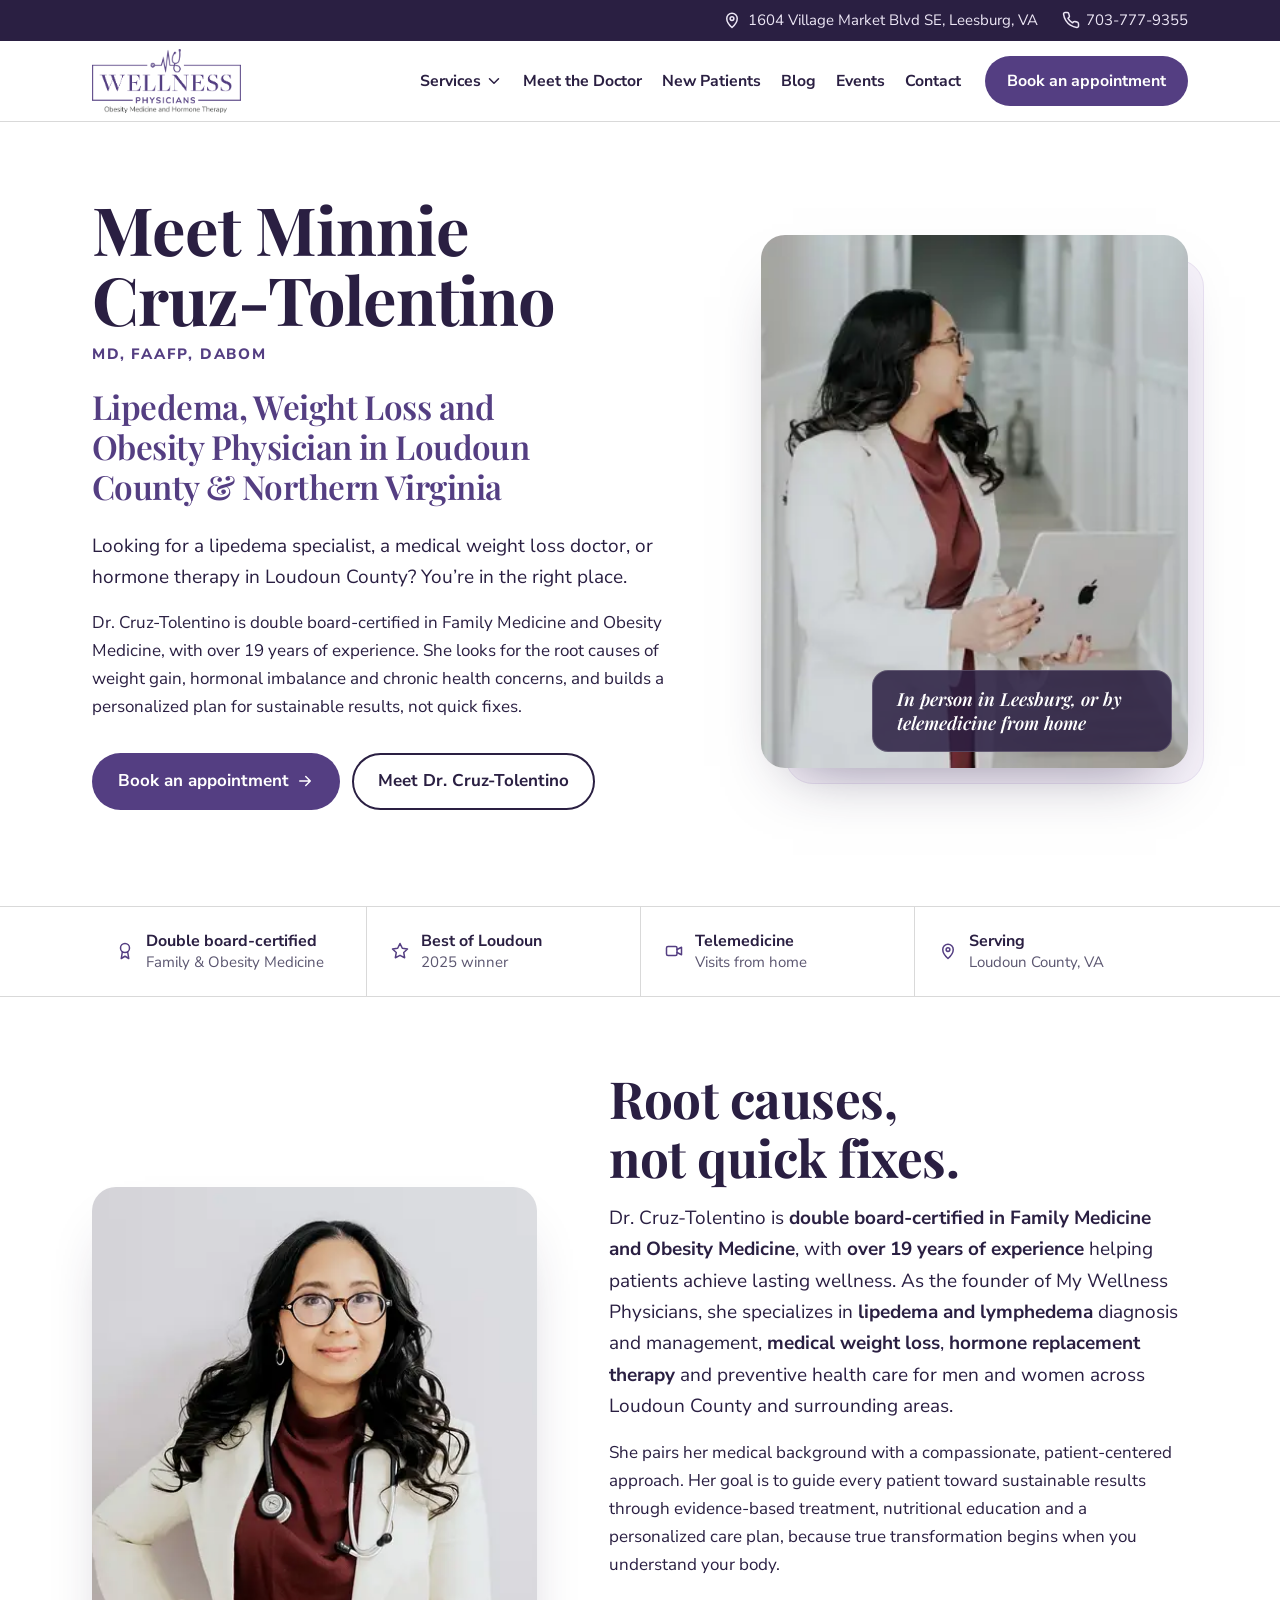
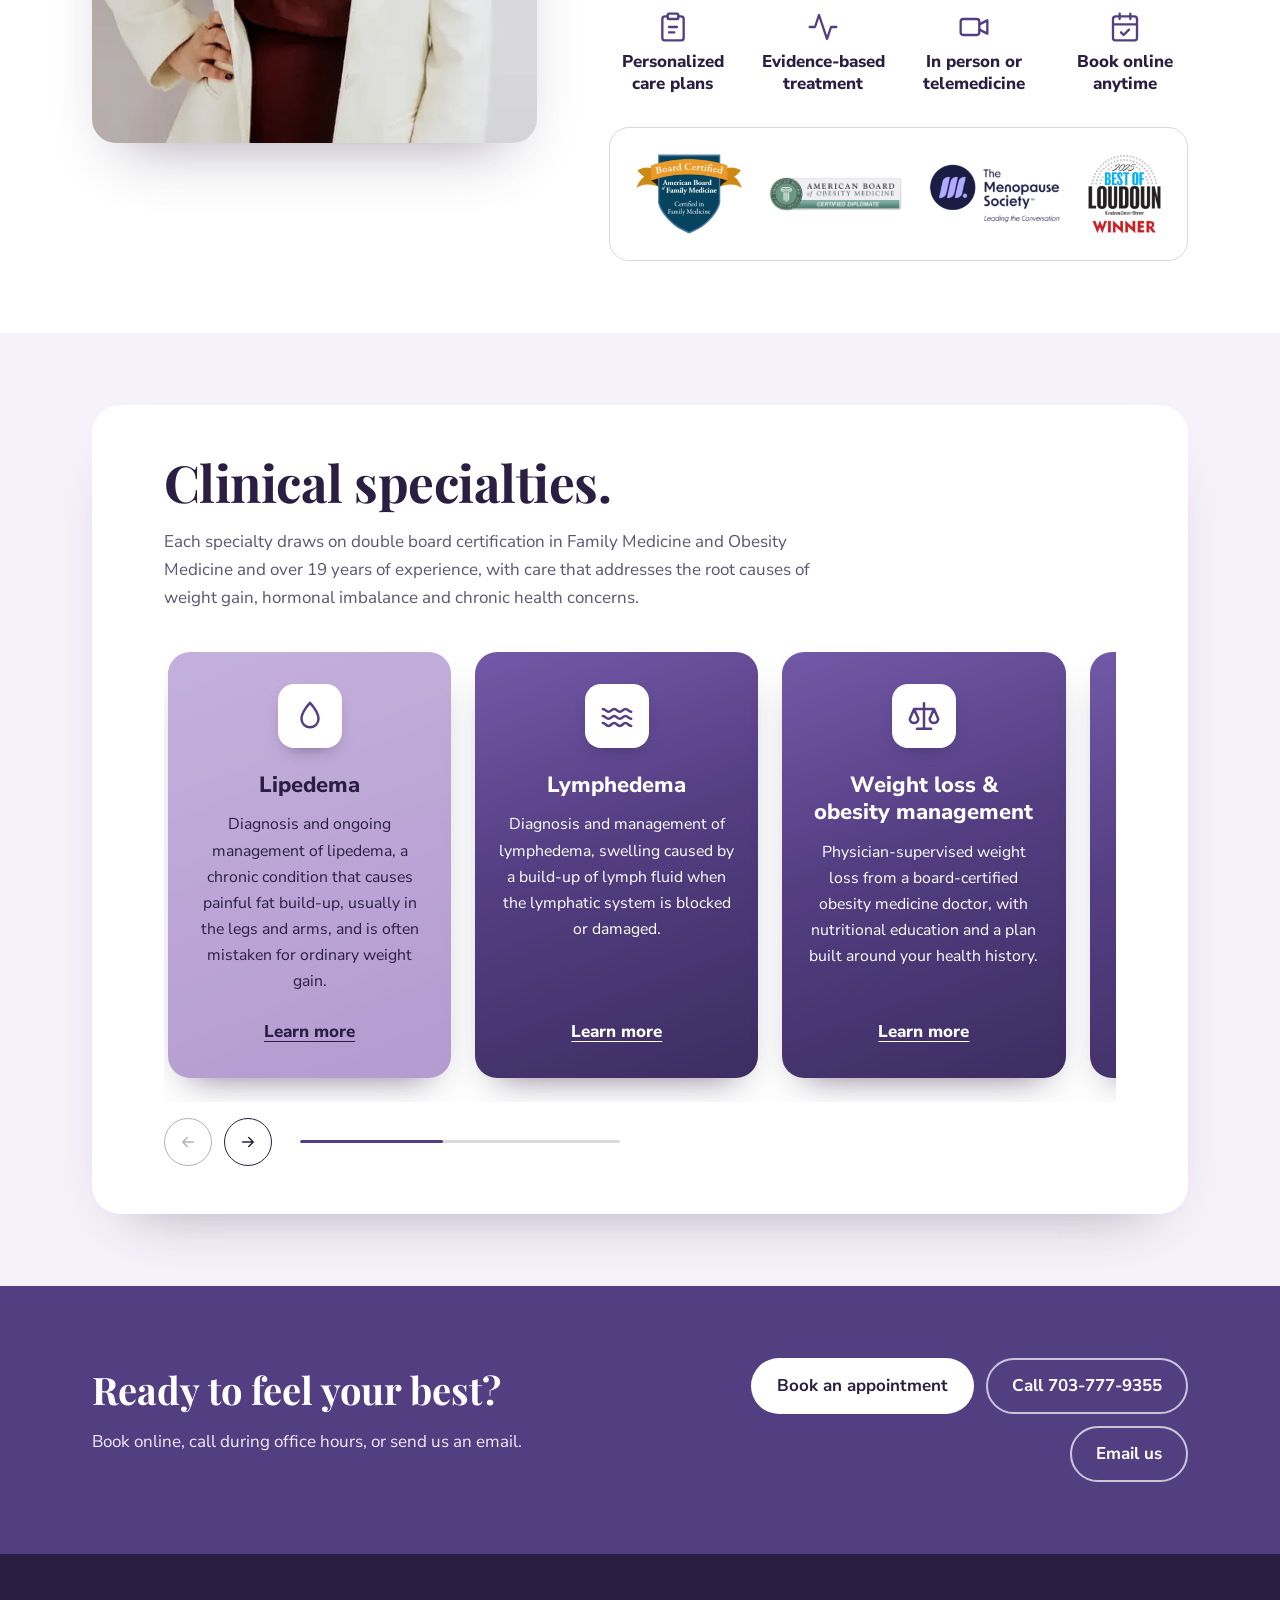
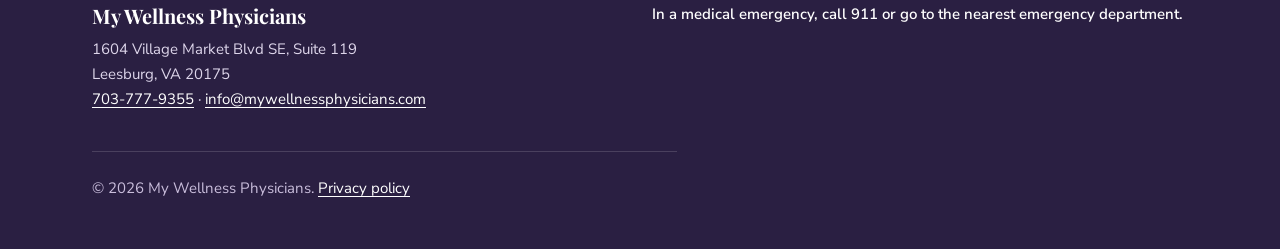
==== commit 5fc61f0c: "Give each menu item its own page; one Squarespace file per page - New pages: Services (carousel), Me" ====
--- a/index.html
+++ b/index.html
@@ -149,20 +149,21 @@
               <svg class="icon" aria-hidden="true" viewBox="0 0 24 24"><path d="m6 9 6 6 6-6"/></svg>
             </button>
             <ul class="sub-menu" id="services-menu">
+              <li><a href="services/">All services</a></li>
               <li><a href="lipedema-treatment/">Lipedema</a></li>
               <li><a href="lymphedema-treatment/">Lymphedema</a></li>
               <li><a href="medical-weight-loss/">Weight loss &amp; obesity management</a></li>
-              <li><a href="#hormone-therapy">Hormone therapy for men &amp; women</a></li>
-              <li><a href="#primary-care">Primary care</a></li>
-              <li><a href="#wellness-consultation">Wellness consultation</a></li>
-              <li><a href="#iv-therapy-peptides">IV therapy &amp; peptides</a></li>
+              <li><a href="services/#hormone-therapy">Hormone therapy for men &amp; women</a></li>
+              <li><a href="services/#primary-care">Primary care</a></li>
+              <li><a href="services/#wellness-consultation">Wellness consultation</a></li>
+              <li><a href="services/#iv-therapy-peptides">IV therapy &amp; peptides</a></li>
             </ul>
           </li>
-          <li><a href="#about">Meet the Doctor</a></li>
-          <li><a href="#new-patients">New Patients</a></li>
+          <li><a href="meet-the-doctor/">Meet the Doctor</a></li>
+          <li><a href="new-patients/">New Patients</a></li>
           <li><a href="blog/">Blog</a></li>
           <li><a href="events/">Events</a></li>
-          <li><a href="#visit">Contact</a></li>
+          <li><a href="contact/">Contact</a></li>
         </ul>
         <a class="btn btn-primary nav-cta" href="https://scheduling.symplast.com/mywellnessphysicians/3?provider=7">Book an appointment</a>
       </nav>
@@ -185,7 +186,7 @@
               Book an appointment
               <svg class="icon" aria-hidden="true" viewBox="0 0 24 24"><path d="M5 12h14M13 6l6 6-6 6"/></svg>
             </a>
-            <a class="btn btn-outline btn-lg" href="#about">Meet Dr. Cruz-Tolentino</a>
+            <a class="btn btn-outline btn-lg" href="meet-the-doctor/">Meet Dr. Cruz-Tolentino</a>
           </div>
         </div>
         <figure class="hero-media">
@@ -328,58 +329,6 @@
       </div>
     </section>
 
-    <section class="new-patients" id="new-patients" aria-labelledby="np-title">
-      <div class="container">
-        <h2 id="np-title">Your first visit</h2>
-        <ol class="steps">
-          <li>
-            <h3>Book your appointment</h3>
-            <p>
-              <a href="https://scheduling.symplast.com/mywellnessphysicians/3?provider=7">Book online</a>, call <a href="tel:+17037779355">703-777-9355</a>
-              or email <a href="mailto:info@mywellnessphysicians.com">info@mywellnessphysicians.com</a>.
-            </p>
-          </li>
-          <li>
-            <h3>Choose how to meet</h3>
-            <p>Visit us in Leesburg or have your appointment by telemedicine.</p>
-          </li>
-          <li>
-            <h3>Bring what you have</h3>
-            <p>Your medical records, a list of your current medications, and any questions you’d like to ask.</p>
-          </li>
-        </ol>
-      </div>
-    </section>
-
-    <section class="visit" id="visit" aria-labelledby="visit-title">
-      <div class="container visit-inner">
-        <div>
-          <h2 id="visit-title">Hours &amp; location</h2>
-          <address class="address">
-            1604 Village Market Blvd SE, Suite 119<br>
-            Leesburg, VA 20175
-          </address>
-          <table class="hours">
-            <caption class="visually-hidden">Opening hours</caption>
-            <tbody>
-              <tr><th scope="row">Monday</th><td>8:30 am – 5:30 pm</td></tr>
-              <tr><th scope="row">Tuesday</th><td>8:30 am – 5:30 pm</td></tr>
-              <tr><th scope="row">Wednesday</th><td>8:30 am – 5:30 pm</td></tr>
-              <tr><th scope="row">Thursday</th><td>8:30 am – 5:30 pm</td></tr>
-              <tr><th scope="row">Friday</th><td>8:30 am – 5:30 pm</td></tr>
-              <tr><th scope="row">Saturday &amp; Sunday</th><td>Closed</td></tr>
-            </tbody>
-          </table>
-          <p class="hint">Serving Leesburg, Ashburn, Sterling and the rest of Loudoun County, with telemedicine visits available.</p>
-          <a class="btn btn-quiet" href="https://www.google.com/maps/dir/?api=1&amp;destination=1604+Village+Market+Blvd+SE+Suite+119+Leesburg+VA+20175">Get directions</a>
-        </div>
-        <iframe class="map"
-          title="Map showing My Wellness Physicians at 1604 Village Market Blvd SE, Leesburg, VA"
-          src="https://www.google.com/maps?q=1604+Village+Market+Blvd+SE+Suite+119+Leesburg+VA+20175&amp;output=embed"
-          loading="lazy" referrerpolicy="no-referrer-when-downgrade"></iframe>
-      </div>
-    </section>
-
     <section class="cta-band" id="contact" aria-labelledby="contact-title">
       <div class="container cta-inner">
         <div>
--- a/styles.css
+++ b/styles.css
@@ -515,3 +515,6 @@
   padding: var(--space-4);
   background: var(--plum-50); border: 1px dashed var(--plum-100); border-radius: 20px;
 }
+
+/* Contact page: phone, email and booking under the address */
+.contact-lines { font-size: 1.125rem; font-weight: 700; margin-bottom: var(--space-3); }
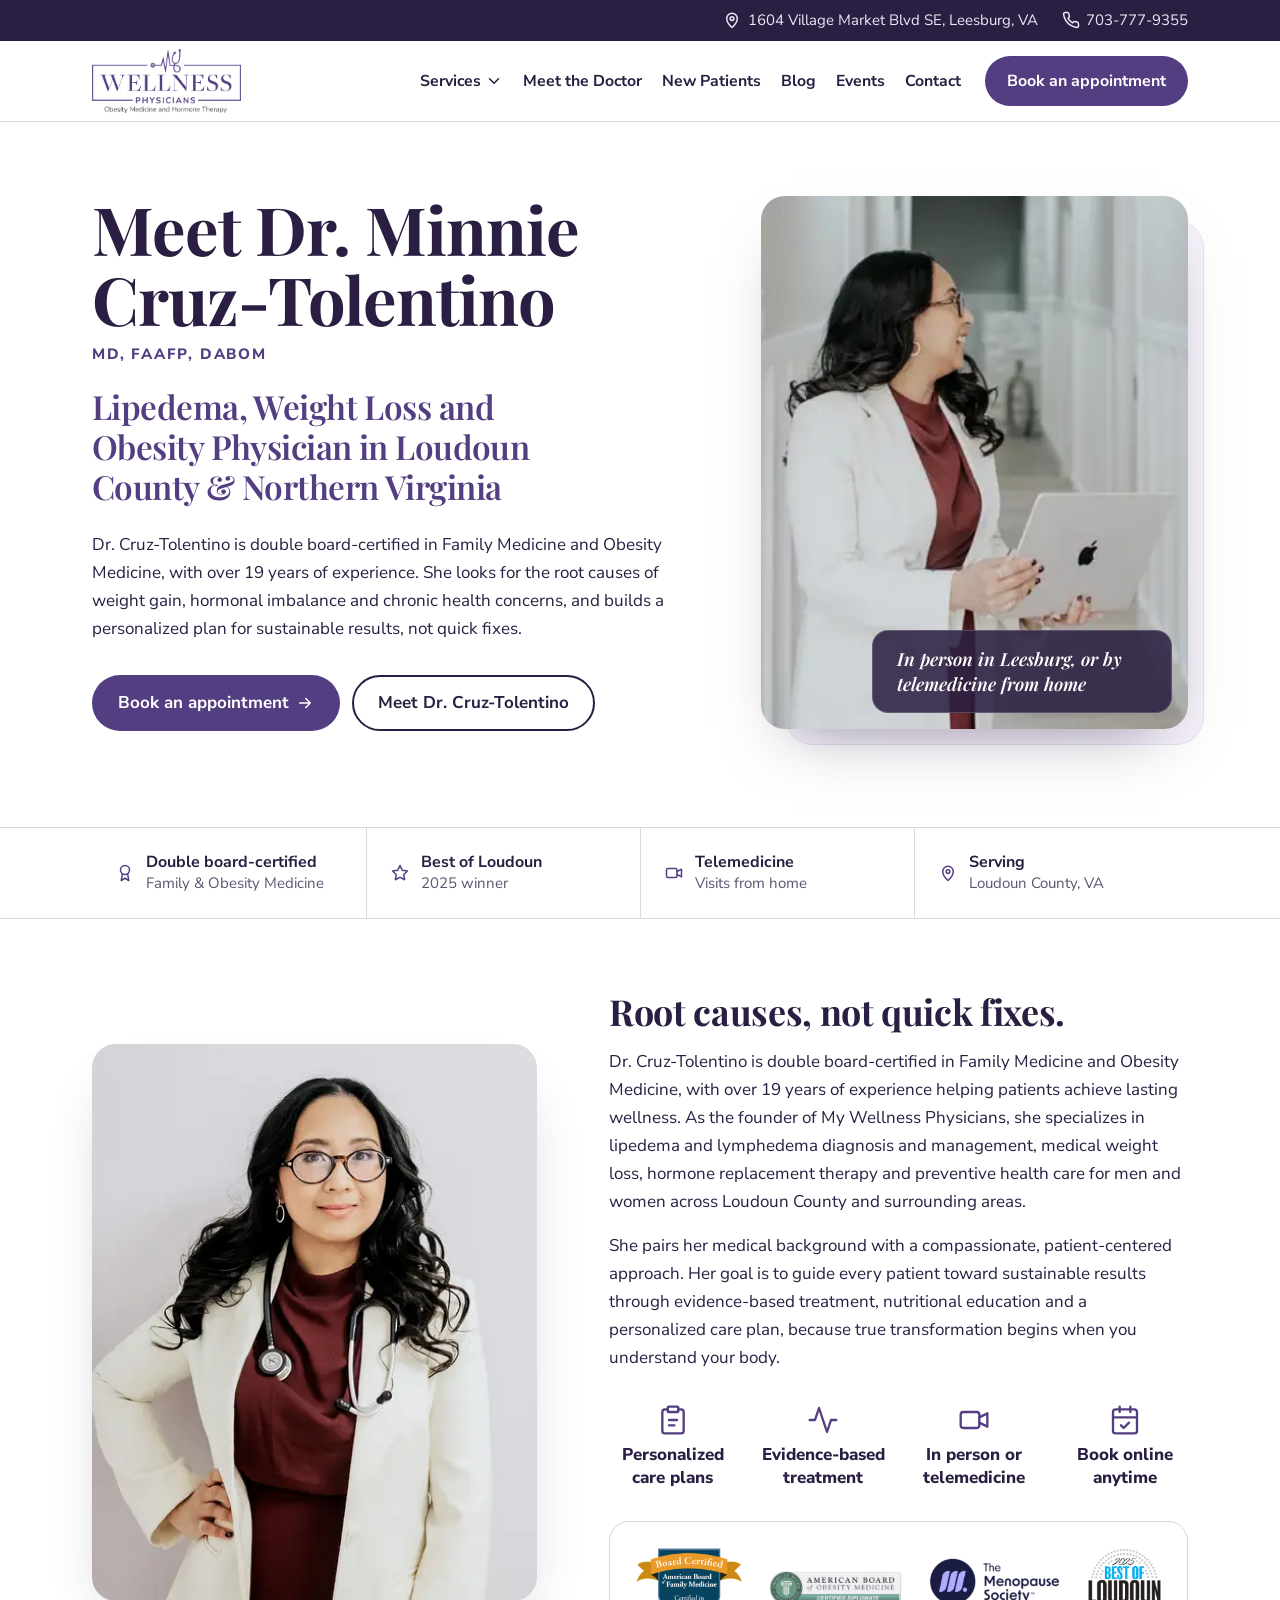
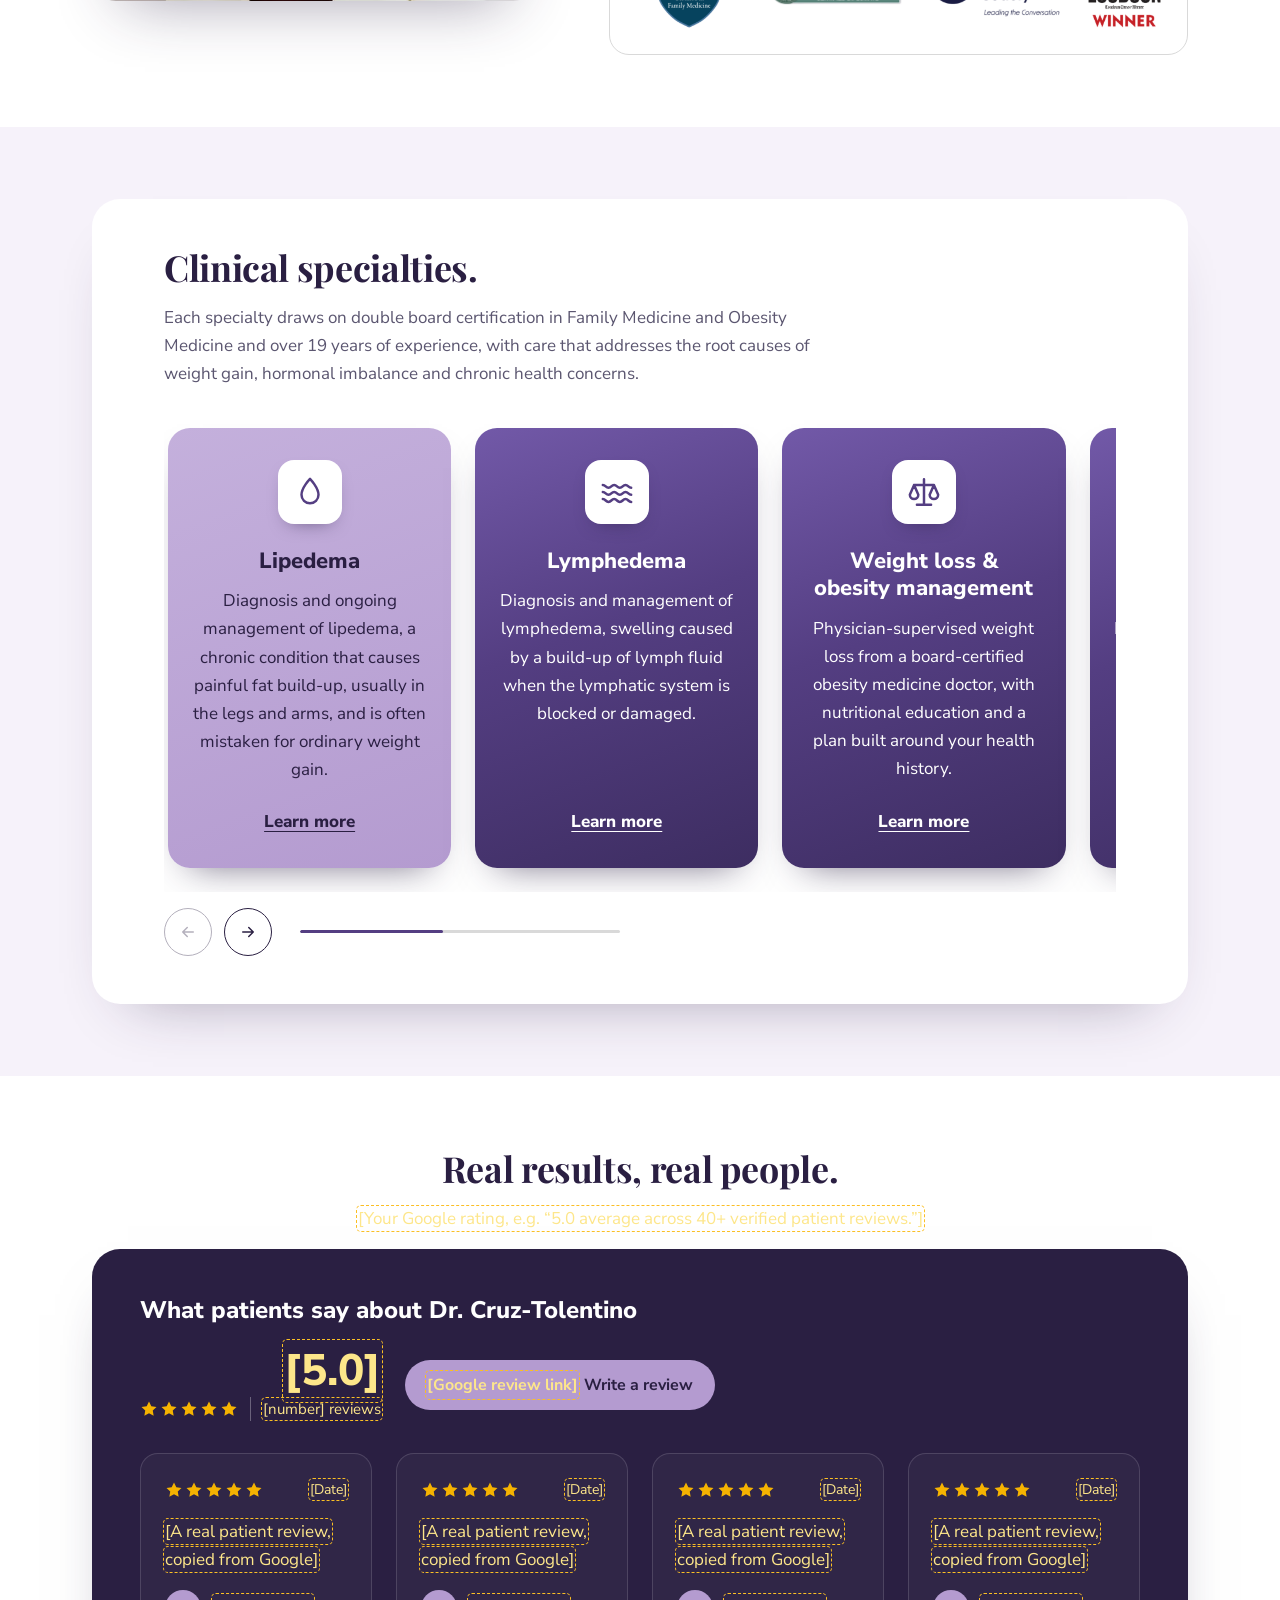
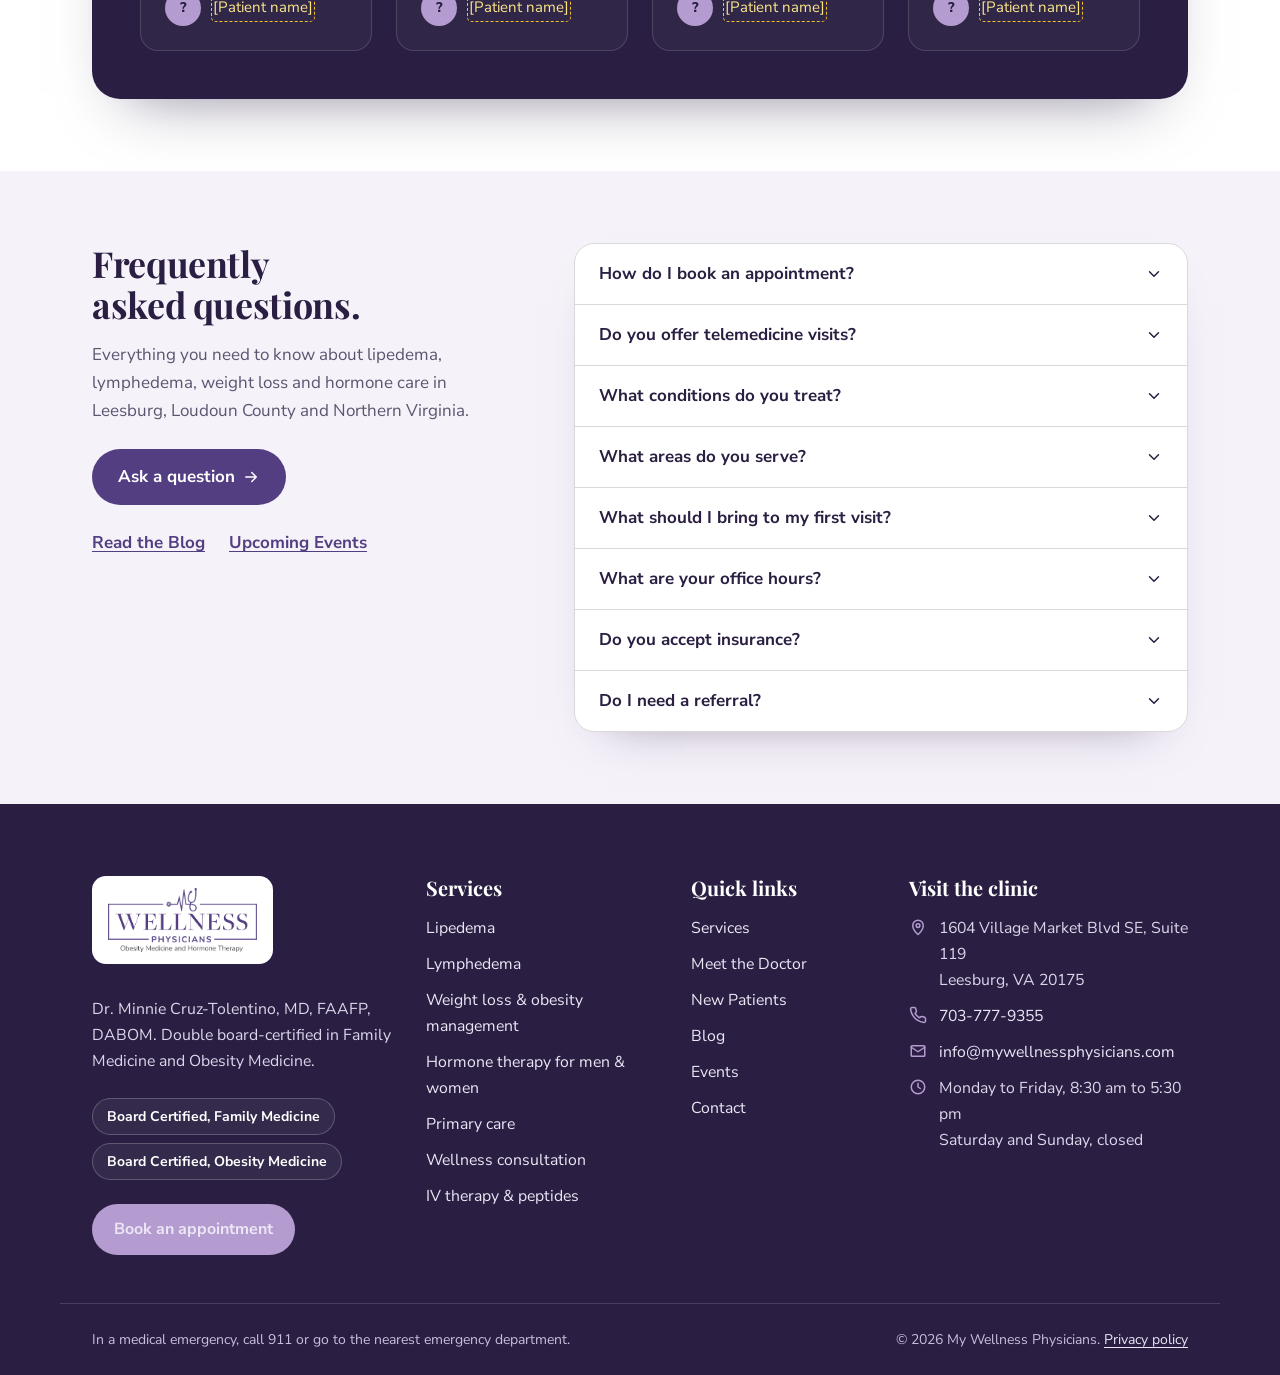
==== commit eddc2a8f: "Home page edits: hero copy, uniform type, reviews, FAQ, new footer - Hero: 'Meet Dr. Minnie Cruz-Tol" ====
--- a/index.html
+++ b/index.html
@@ -113,6 +113,62 @@
     }
   }
   </script>
+  <script type="application/ld+json">
+{
+  "@context": "https://schema.org",
+  "@type": "FAQPage",
+  "mainEntity": [
+    {
+      "@type": "Question",
+      "name": "How do I book an appointment?",
+      "acceptedAnswer": {
+        "@type": "Answer",
+        "text": "Book online at any time, call 703-777-9355 during office hours, or email info@mywellnessphysicians.com."
+      }
+    },
+    {
+      "@type": "Question",
+      "name": "Do you offer telemedicine visits?",
+      "acceptedAnswer": {
+        "@type": "Answer",
+        "text": "Yes. You can see Dr. Cruz-Tolentino in our Leesburg office or by telemedicine from home."
+      }
+    },
+    {
+      "@type": "Question",
+      "name": "What conditions do you treat?",
+      "acceptedAnswer": {
+        "@type": "Answer",
+        "text": "Lipedema, lymphedema, weight loss and obesity, hormone imbalance in men and women, and everyday primary care. We also offer wellness consultations, and IV therapy and peptides."
+      }
+    },
+    {
+      "@type": "Question",
+      "name": "What areas do you serve?",
+      "acceptedAnswer": {
+        "@type": "Answer",
+        "text": "Patients come to us from Leesburg, across Loudoun County and throughout Northern Virginia. Telemedicine visits make it easy to see us from further away."
+      }
+    },
+    {
+      "@type": "Question",
+      "name": "What should I bring to my first visit?",
+      "acceptedAnswer": {
+        "@type": "Answer",
+        "text": "Your medical records, a list of your current medications, and any questions you’d like to ask."
+      }
+    },
+    {
+      "@type": "Question",
+      "name": "What are your office hours?",
+      "acceptedAnswer": {
+        "@type": "Answer",
+        "text": "Monday to Friday, 8:30 am to 5:30 pm. We’re closed on Saturday and Sunday."
+      }
+    }
+  ]
+}
+  </script>
 </head>
 <body>
   <a class="skip-link" href="#main">Skip to main content</a>
@@ -175,11 +231,10 @@
       <div class="container hero-inner">
         <div class="hero-copy">
           <h1 id="hero-title">
-            <span class="hero-name">Meet Minnie Cruz-Tolentino</span>
+            <span class="hero-name">Meet Dr. Minnie Cruz-Tolentino</span>
             <span class="hero-credentials">MD, FAAFP, DABOM</span>
             <span class="hero-role">Lipedema, Weight Loss and Obesity Physician in Loudoun County &amp; Northern Virginia</span>
           </h1>
-          <p class="lede">Looking for a lipedema specialist, a medical weight loss doctor, or hormone therapy in Loudoun County? You’re in the right place.</p>
           <p>Dr. Cruz-Tolentino is double board-certified in Family Medicine and Obesity Medicine, with over 19 years of experience. She looks for the root causes of weight gain, hormonal imbalance and chronic health concerns, and builds a personalized plan for sustainable results, not quick fixes.</p>
           <div class="hero-actions">
             <a class="btn btn-primary btn-lg" href="https://scheduling.symplast.com/mywellnessphysicians/3?provider=7">
@@ -233,7 +288,7 @@
           alt="Portrait of Dr. Minnie Cruz-Tolentino, obesity medicine physician in Leesburg, VA">
         <div>
           <h2 id="about-title">Root causes, not quick fixes.</h2>
-          <p class="about-lede">Dr. Cruz-Tolentino is <strong>double board-certified in Family Medicine and Obesity Medicine</strong>, with <strong>over 19 years of experience</strong> helping patients achieve lasting wellness. As the founder of My Wellness Physicians, she specializes in <strong>lipedema and lymphedema</strong> diagnosis and management, <strong>medical weight loss</strong>, <strong>hormone replacement therapy</strong> and preventive health care for men and women across Loudoun County and surrounding areas.</p>
+          <p>Dr. Cruz-Tolentino is double board-certified in Family Medicine and Obesity Medicine, with over 19 years of experience helping patients achieve lasting wellness. As the founder of My Wellness Physicians, she specializes in lipedema and lymphedema diagnosis and management, medical weight loss, hormone replacement therapy and preventive health care for men and women across Loudoun County and surrounding areas.</p>
           <p>She pairs her medical background with a compassionate, patient-centered approach. Her goal is to guide every patient toward sustainable results through evidence-based treatment, nutritional education and a personalized care plan, because true transformation begins when you understand your body.</p>
           <ul class="features">
             <li>
@@ -329,34 +384,143 @@
       </div>
     </section>
 
-    <section class="cta-band" id="contact" aria-labelledby="contact-title">
-      <div class="container cta-inner">
-        <div>
-          <h2 id="contact-title">Ready to feel your best?</h2>
-          <p>Book online, call during office hours, or send us an email.</p>
-        </div>
-        <div class="cta-actions">
-          <a class="btn btn-light btn-lg" href="https://scheduling.symplast.com/mywellnessphysicians/3?provider=7">Book an appointment</a>
-          <a class="btn btn-outline-light btn-lg" href="tel:+17037779355">Call 703-777-9355</a>
-          <a class="btn btn-outline-light btn-lg" href="mailto:info@mywellnessphysicians.com">Email us</a>
+    <section class="reviews" id="reviews" aria-labelledby="reviews-title">
+      <div class="container">
+        <div class="section-head section-head--center">
+          <h2 id="reviews-title">Real results, real people.</h2>
+          <p><span class="ph">[Your Google rating, e.g. “5.0 average across 40+ verified patient reviews.”]</span></p>
+        </div>
+        <div class="reviews-panel">
+          <div class="reviews-top">
+            <h3>What patients say about Dr. Cruz-Tolentino</h3>
+            <div class="reviews-summary">
+              <div class="reviews-score">
+                <span class="score"><span class="ph">[5.0]</span></span>
+                <span class="score-line"><span class="stars" role="img" aria-label="5 out of 5 stars"><svg viewBox="0 0 24 24" aria-hidden="true"><path d="M12 2l3.1 6.3 6.9 1-5 4.8 1.2 6.9-6.2-3.2-6.2 3.2L7 14.1 2 9.3l6.9-1z"/></svg><svg viewBox="0 0 24 24" aria-hidden="true"><path d="M12 2l3.1 6.3 6.9 1-5 4.8 1.2 6.9-6.2-3.2-6.2 3.2L7 14.1 2 9.3l6.9-1z"/></svg><svg viewBox="0 0 24 24" aria-hidden="true"><path d="M12 2l3.1 6.3 6.9 1-5 4.8 1.2 6.9-6.2-3.2-6.2 3.2L7 14.1 2 9.3l6.9-1z"/></svg><svg viewBox="0 0 24 24" aria-hidden="true"><path d="M12 2l3.1 6.3 6.9 1-5 4.8 1.2 6.9-6.2-3.2-6.2 3.2L7 14.1 2 9.3l6.9-1z"/></svg><svg viewBox="0 0 24 24" aria-hidden="true"><path d="M12 2l3.1 6.3 6.9 1-5 4.8 1.2 6.9-6.2-3.2-6.2 3.2L7 14.1 2 9.3l6.9-1z"/></svg></span><span class="review-count"><span class="ph">[number] reviews</span></span></span>
+              </div>
+              <a class="btn btn-lilac" href="#"><span class="ph">[Google review link]</span> Write a review</a>
+            </div>
+          </div>
+          <ul class="review-cards">
+            <li class="review-card">
+              <div class="review-meta"><span class="stars" role="img" aria-label="5 out of 5 stars"><svg viewBox="0 0 24 24" aria-hidden="true"><path d="M12 2l3.1 6.3 6.9 1-5 4.8 1.2 6.9-6.2-3.2-6.2 3.2L7 14.1 2 9.3l6.9-1z"/></svg><svg viewBox="0 0 24 24" aria-hidden="true"><path d="M12 2l3.1 6.3 6.9 1-5 4.8 1.2 6.9-6.2-3.2-6.2 3.2L7 14.1 2 9.3l6.9-1z"/></svg><svg viewBox="0 0 24 24" aria-hidden="true"><path d="M12 2l3.1 6.3 6.9 1-5 4.8 1.2 6.9-6.2-3.2-6.2 3.2L7 14.1 2 9.3l6.9-1z"/></svg><svg viewBox="0 0 24 24" aria-hidden="true"><path d="M12 2l3.1 6.3 6.9 1-5 4.8 1.2 6.9-6.2-3.2-6.2 3.2L7 14.1 2 9.3l6.9-1z"/></svg><svg viewBox="0 0 24 24" aria-hidden="true"><path d="M12 2l3.1 6.3 6.9 1-5 4.8 1.2 6.9-6.2-3.2-6.2 3.2L7 14.1 2 9.3l6.9-1z"/></svg></span><span class="review-date"><span class="ph">[Date]</span></span></div>
+              <p><span class="ph">[A real patient review, copied from Google]</span></p>
+              <div class="review-author"><span class="avatar" aria-hidden="true">?</span><span class="ph">[Patient name]</span></div>
+            </li>
+            <li class="review-card">
+              <div class="review-meta"><span class="stars" role="img" aria-label="5 out of 5 stars"><svg viewBox="0 0 24 24" aria-hidden="true"><path d="M12 2l3.1 6.3 6.9 1-5 4.8 1.2 6.9-6.2-3.2-6.2 3.2L7 14.1 2 9.3l6.9-1z"/></svg><svg viewBox="0 0 24 24" aria-hidden="true"><path d="M12 2l3.1 6.3 6.9 1-5 4.8 1.2 6.9-6.2-3.2-6.2 3.2L7 14.1 2 9.3l6.9-1z"/></svg><svg viewBox="0 0 24 24" aria-hidden="true"><path d="M12 2l3.1 6.3 6.9 1-5 4.8 1.2 6.9-6.2-3.2-6.2 3.2L7 14.1 2 9.3l6.9-1z"/></svg><svg viewBox="0 0 24 24" aria-hidden="true"><path d="M12 2l3.1 6.3 6.9 1-5 4.8 1.2 6.9-6.2-3.2-6.2 3.2L7 14.1 2 9.3l6.9-1z"/></svg><svg viewBox="0 0 24 24" aria-hidden="true"><path d="M12 2l3.1 6.3 6.9 1-5 4.8 1.2 6.9-6.2-3.2-6.2 3.2L7 14.1 2 9.3l6.9-1z"/></svg></span><span class="review-date"><span class="ph">[Date]</span></span></div>
+              <p><span class="ph">[A real patient review, copied from Google]</span></p>
+              <div class="review-author"><span class="avatar" aria-hidden="true">?</span><span class="ph">[Patient name]</span></div>
+            </li>
+            <li class="review-card">
+              <div class="review-meta"><span class="stars" role="img" aria-label="5 out of 5 stars"><svg viewBox="0 0 24 24" aria-hidden="true"><path d="M12 2l3.1 6.3 6.9 1-5 4.8 1.2 6.9-6.2-3.2-6.2 3.2L7 14.1 2 9.3l6.9-1z"/></svg><svg viewBox="0 0 24 24" aria-hidden="true"><path d="M12 2l3.1 6.3 6.9 1-5 4.8 1.2 6.9-6.2-3.2-6.2 3.2L7 14.1 2 9.3l6.9-1z"/></svg><svg viewBox="0 0 24 24" aria-hidden="true"><path d="M12 2l3.1 6.3 6.9 1-5 4.8 1.2 6.9-6.2-3.2-6.2 3.2L7 14.1 2 9.3l6.9-1z"/></svg><svg viewBox="0 0 24 24" aria-hidden="true"><path d="M12 2l3.1 6.3 6.9 1-5 4.8 1.2 6.9-6.2-3.2-6.2 3.2L7 14.1 2 9.3l6.9-1z"/></svg><svg viewBox="0 0 24 24" aria-hidden="true"><path d="M12 2l3.1 6.3 6.9 1-5 4.8 1.2 6.9-6.2-3.2-6.2 3.2L7 14.1 2 9.3l6.9-1z"/></svg></span><span class="review-date"><span class="ph">[Date]</span></span></div>
+              <p><span class="ph">[A real patient review, copied from Google]</span></p>
+              <div class="review-author"><span class="avatar" aria-hidden="true">?</span><span class="ph">[Patient name]</span></div>
+            </li>
+            <li class="review-card">
+              <div class="review-meta"><span class="stars" role="img" aria-label="5 out of 5 stars"><svg viewBox="0 0 24 24" aria-hidden="true"><path d="M12 2l3.1 6.3 6.9 1-5 4.8 1.2 6.9-6.2-3.2-6.2 3.2L7 14.1 2 9.3l6.9-1z"/></svg><svg viewBox="0 0 24 24" aria-hidden="true"><path d="M12 2l3.1 6.3 6.9 1-5 4.8 1.2 6.9-6.2-3.2-6.2 3.2L7 14.1 2 9.3l6.9-1z"/></svg><svg viewBox="0 0 24 24" aria-hidden="true"><path d="M12 2l3.1 6.3 6.9 1-5 4.8 1.2 6.9-6.2-3.2-6.2 3.2L7 14.1 2 9.3l6.9-1z"/></svg><svg viewBox="0 0 24 24" aria-hidden="true"><path d="M12 2l3.1 6.3 6.9 1-5 4.8 1.2 6.9-6.2-3.2-6.2 3.2L7 14.1 2 9.3l6.9-1z"/></svg><svg viewBox="0 0 24 24" aria-hidden="true"><path d="M12 2l3.1 6.3 6.9 1-5 4.8 1.2 6.9-6.2-3.2-6.2 3.2L7 14.1 2 9.3l6.9-1z"/></svg></span><span class="review-date"><span class="ph">[Date]</span></span></div>
+              <p><span class="ph">[A real patient review, copied from Google]</span></p>
+              <div class="review-author"><span class="avatar" aria-hidden="true">?</span><span class="ph">[Patient name]</span></div>
+            </li>
+          </ul>
+        </div>
+      </div>
+    </section>
+
+    <section class="faq" id="faq" aria-labelledby="faq-title">
+      <div class="container faq-inner">
+        <div class="faq-intro">
+          <h2 id="faq-title">Frequently asked questions.</h2>
+          <p>Everything you need to know about lipedema, lymphedema, weight loss and hormone care in Leesburg, Loudoun County and Northern Virginia.</p>
+          <a class="btn btn-primary btn-lg" href="mailto:info@mywellnessphysicians.com">Ask a question
+            <svg class="icon" aria-hidden="true" viewBox="0 0 24 24"><path d="M5 12h14M13 6l6 6-6 6"/></svg></a>
+          <p class="faq-links"><a href="blog/">Read the Blog</a><a href="events/">Upcoming Events</a></p>
+        </div>
+        <div class="faq-list">
+            <details class="faq-item">
+              <summary>How do I book an appointment?<svg class="icon" aria-hidden="true" viewBox="0 0 24 24"><path d="m6 9 6 6 6-6"/></svg></summary>
+              <p>Book online at any time, call <a href="tel:+17037779355">703-777-9355</a> during office hours, or email <a href="mailto:info@mywellnessphysicians.com">info@mywellnessphysicians.com</a>.</p>
+            </details>
+            <details class="faq-item">
+              <summary>Do you offer telemedicine visits?<svg class="icon" aria-hidden="true" viewBox="0 0 24 24"><path d="m6 9 6 6 6-6"/></svg></summary>
+              <p>Yes. You can see Dr. Cruz-Tolentino in our Leesburg office or by telemedicine from home.</p>
+            </details>
+            <details class="faq-item">
+              <summary>What conditions do you treat?<svg class="icon" aria-hidden="true" viewBox="0 0 24 24"><path d="m6 9 6 6 6-6"/></svg></summary>
+              <p>Lipedema, lymphedema, weight loss and obesity, hormone imbalance in men and women, and everyday primary care. We also offer wellness consultations, and IV therapy and peptides.</p>
+            </details>
+            <details class="faq-item">
+              <summary>What areas do you serve?<svg class="icon" aria-hidden="true" viewBox="0 0 24 24"><path d="m6 9 6 6 6-6"/></svg></summary>
+              <p>Patients come to us from Leesburg, across Loudoun County and throughout Northern Virginia. Telemedicine visits make it easy to see us from further away.</p>
+            </details>
+            <details class="faq-item">
+              <summary>What should I bring to my first visit?<svg class="icon" aria-hidden="true" viewBox="0 0 24 24"><path d="m6 9 6 6 6-6"/></svg></summary>
+              <p>Your medical records, a list of your current medications, and any questions you’d like to ask.</p>
+            </details>
+            <details class="faq-item">
+              <summary>What are your office hours?<svg class="icon" aria-hidden="true" viewBox="0 0 24 24"><path d="m6 9 6 6 6-6"/></svg></summary>
+              <p>Monday to Friday, 8:30 am to 5:30 pm. We’re closed on Saturday and Sunday.</p>
+            </details>
+            <details class="faq-item">
+              <summary>Do you accept insurance?<svg class="icon" aria-hidden="true" viewBox="0 0 24 24"><path d="m6 9 6 6 6-6"/></svg></summary>
+              <p><span class="ph">[Your insurance policy: which plans you accept, or how payment works]</span></p>
+            </details>
+            <details class="faq-item">
+              <summary>Do I need a referral?<svg class="icon" aria-hidden="true" viewBox="0 0 24 24"><path d="m6 9 6 6 6-6"/></svg></summary>
+              <p><span class="ph">[Whether patients need a referral]</span></p>
+            </details>
         </div>
       </div>
     </section>
   </main>
 
   <footer class="site-footer">
-    <div class="container footer-inner">
-      <div>
-        <p class="footer-brand">My Wellness Physicians</p>
-        <p>
-          1604 Village Market Blvd SE, Suite 119<br>
-          Leesburg, VA 20175<br>
-          <a href="tel:+17037779355">703-777-9355</a> ·
-          <a href="mailto:info@mywellnessphysicians.com">info@mywellnessphysicians.com</a>
-        </p>
-      </div>
-      <p class="footer-notice">In a medical emergency, call 911 or go to the nearest emergency department.</p>
-      <p class="footer-legal">© <span id="year">2026</span> My Wellness Physicians. <a href="privacy-policy/">Privacy policy</a></p>
+    <div class="container footer-grid">
+      <div class="footer-brand-col">
+        <a class="footer-logo" href="./"><img src="assets/logo.png" width="1577" height="676" alt="My Wellness Physicians home"></a>
+        <p>Dr. Minnie Cruz-Tolentino, MD, FAAFP, DABOM. Double board-certified in Family Medicine and Obesity Medicine.</p>
+        <ul class="footer-badges">
+          <li>Board Certified, Family Medicine</li>
+          <li>Board Certified, Obesity Medicine</li>
+        </ul>
+        <a class="btn btn-lilac" href="https://scheduling.symplast.com/mywellnessphysicians/3?provider=7">Book an appointment</a>
+      </div>
+      <nav class="footer-col" aria-label="Services">
+        <h2>Services</h2>
+        <ul>
+          <li><a href="lipedema-treatment/">Lipedema</a></li>
+          <li><a href="lymphedema-treatment/">Lymphedema</a></li>
+          <li><a href="medical-weight-loss/">Weight loss &amp; obesity management</a></li>
+          <li><a href="services/#hormone-therapy">Hormone therapy for men &amp; women</a></li>
+          <li><a href="services/#primary-care">Primary care</a></li>
+          <li><a href="services/#wellness-consultation">Wellness consultation</a></li>
+          <li><a href="services/#iv-therapy-peptides">IV therapy &amp; peptides</a></li>
+        </ul>
+      </nav>
+      <nav class="footer-col" aria-label="Quick links">
+        <h2>Quick links</h2>
+        <ul>
+          <li><a href="services/">Services</a></li>
+          <li><a href="meet-the-doctor/">Meet the Doctor</a></li>
+          <li><a href="new-patients/">New Patients</a></li>
+          <li><a href="blog/">Blog</a></li>
+          <li><a href="events/">Events</a></li>
+          <li><a href="contact/">Contact</a></li>
+        </ul>
+      </nav>
+      <div class="footer-col">
+        <h2>Visit the clinic</h2>
+        <ul class="footer-contact">
+          <li><svg class="icon" aria-hidden="true" viewBox="0 0 24 24"><path d="M12 22s7-6.2 7-12a7 7 0 1 0-14 0c0 5.8 7 12 7 12z"/><circle cx="12" cy="10" r="2.5"/></svg><span>1604 Village Market Blvd SE, Suite 119<br>Leesburg, VA 20175</span></li>
+          <li><svg class="icon" aria-hidden="true" viewBox="0 0 24 24"><path d="M22 16.9v3a2 2 0 0 1-2.2 2 19.8 19.8 0 0 1-8.6-3.1 19.5 19.5 0 0 1-6-6A19.8 19.8 0 0 1 2.1 4.2 2 2 0 0 1 4.1 2h3a2 2 0 0 1 2 1.7c.1.9.4 1.8.7 2.7a2 2 0 0 1-.5 2.1L8 9.8a16 16 0 0 0 6 6l1.3-1.3a2 2 0 0 1 2.1-.4c.9.3 1.8.6 2.7.7a2 2 0 0 1 1.7 2z"/></svg><span><a href="tel:+17037779355">703-777-9355</a></span></li>
+          <li><svg class="icon" aria-hidden="true" viewBox="0 0 24 24"><path d="M4 5h16a1 1 0 0 1 1 1v12a1 1 0 0 1-1 1H4a1 1 0 0 1-1-1V6a1 1 0 0 1 1-1z"/><path d="m3 7 9 6 9-6"/></svg><span><a href="mailto:info@mywellnessphysicians.com">info@mywellnessphysicians.com</a></span></li>
+          <li><svg class="icon" aria-hidden="true" viewBox="0 0 24 24"><circle cx="12" cy="12" r="9"/><path d="M12 7v5l3 2"/></svg><span>Monday to Friday, 8:30 am to 5:30 pm<br>Saturday and Sunday, closed</span></li>
+        </ul>
+      </div>
+    </div>
+    <div class="container footer-bottom">
+      <p>In a medical emergency, call 911 or go to the nearest emergency department.</p>
+      <p>© <span id="year">2026</span> My Wellness Physicians. <a href="privacy-policy/">Privacy policy</a></p>
     </div>
   </footer>
 
--- a/styles.css
+++ b/styles.css
@@ -56,7 +56,7 @@
   text-wrap: balance;
 }
 h1 { font-size: clamp(2.25rem, 4.6vw, 3.5rem); font-weight: 700; letter-spacing: -0.01em; }
-h2 { font-size: clamp(1.75rem, 3vw, 2.375rem); font-weight: 700; }
+h2 { font-size: clamp(1.875rem, 2.8vw, 2.5rem); font-weight: 700; letter-spacing: -0.01em; }
 h3 { font-family: var(--font-body); font-size: 1.1875rem; font-weight: 800; }
 p { margin: 0 0 var(--space-2); max-width: 65ch; }
 
@@ -228,7 +228,7 @@
   color: var(--plum-700);
 }
 .hero-role { display: block; margin-top: var(--space-3); font-size: clamp(1.5rem, 2.6vw, 2.125rem); line-height: 1.2; color: var(--plum-700); font-weight: 600; }
-.lede { font-size: 1.1875rem; color: inherit; }
+.lede { color: inherit; }
 .hero p { max-width: 58ch; }
 .hero-actions { display: flex; flex-wrap: wrap; gap: 0.75rem; margin-top: var(--space-4); }
 .hero-media { margin: 0; position: relative; }
@@ -305,9 +305,6 @@
   border-radius: 24px;
   box-shadow: 0 30px 60px -32px rgba(42,31,66,.45);
 }
-.about h2 { font-size: clamp(2.125rem, 4vw, 3.25rem); letter-spacing: -0.01em; }
-.about-lede { font-size: 1.1875rem; }
-.about strong { color: var(--plum-900); }
 .features {
   list-style: none; margin: var(--space-4) 0 0; padding: 0;
   display: grid; grid-template-columns: repeat(2, 1fr); gap: var(--space-3);
@@ -338,8 +335,7 @@
   overflow: hidden;
 }
 .services .section-head { max-width: 860px; margin-bottom: var(--space-4); }
-.services .section-head h2 { font-size: clamp(2.125rem, 4vw, 3.25rem); letter-spacing: -0.01em; color: var(--plum-900); }
-.services .section-head p { color: var(--ink-muted); font-size: 1.0625rem; margin: 0; }
+.services .section-head p { color: var(--ink-muted); margin: 0; }
 @media (min-width: 768px) { .services-panel { padding: var(--space-5) var(--space-6); } }
 
 .service-cards {
@@ -391,7 +387,7 @@
 }
 .card-icon svg { width: 34px; height: 34px; fill: none; stroke: var(--plum-700); stroke-width: 1.75; stroke-linecap: round; stroke-linejoin: round; }
 .service-card h3 { color: inherit; font-family: var(--font-body); font-weight: 800; font-size: 1.375rem; line-height: 1.25; margin-bottom: 0.75rem; }
-.service-card p { color: inherit; font-size: 0.9875rem; margin: 0 0 var(--space-3); }
+.service-card p { color: inherit; margin: 0 0 var(--space-3); }
 .card-link {
   margin-top: auto;
   font-weight: 800; color: inherit; text-decoration: underline; text-underline-offset: 0.25em;
@@ -446,24 +442,6 @@
 .map { width: 100%; aspect-ratio: 4 / 3; border: 1px solid var(--line); border-radius: var(--radius-lg); }
 @media (min-width: 900px) { .visit-inner { grid-template-columns: 1fr 1.2fr; gap: var(--space-6); align-items: start; } }
 
-/* CTA band */
-.cta-band { background: var(--plum-700); color: #f1ecf8; padding-block: var(--space-6); }
-.cta-band h2 { color: var(--white); }
-.cta-band p { color: #f1ecf8; }
-.cta-inner { display: grid; gap: var(--space-3); align-items: center; }
-.cta-actions { display: flex; flex-wrap: wrap; gap: 0.75rem; }
-@media (min-width: 900px) { .cta-inner { grid-template-columns: 1.4fr 1fr; } .cta-actions { justify-content: flex-end; } }
-
-/* Footer */
-.site-footer { background: var(--plum-900); color: #ddd5ea; padding-block: var(--space-5); font-size: 0.9375rem; }
-.site-footer a { color: var(--white); }
-.site-footer .ph { color: #fde68a; background: transparent; outline-color: #fbbf24; }
-.footer-inner { display: grid; gap: var(--space-3); }
-.footer-brand { font: 700 1.25rem var(--font-head); color: var(--white); margin-bottom: 0.5rem; }
-.footer-notice { font-weight: 600; color: var(--white); }
-.footer-legal { margin: 0; color: #c9bddb; }
-@media (min-width: 900px) { .footer-inner { grid-template-columns: 1fr 1fr; } .footer-legal { grid-column: 1 / -1; padding-top: var(--space-3); border-top: 1px solid rgba(255,255,255,.15); } }
-
 /* Inner pages */
 .page-hero {
   background: var(--plum-50);
@@ -517,4 +495,87 @@
 }
 
 /* Contact page: phone, email and booking under the address */
-.contact-lines { font-size: 1.125rem; font-weight: 700; margin-bottom: var(--space-3); }
+.contact-lines { margin-bottom: var(--space-3); }
+
+/* About heading on one line where there's room */
+@media (min-width: 1100px) { .about h2 { white-space: nowrap; } }
+
+/* Reviews */
+.reviews { background: var(--white); padding-block: var(--space-6); }
+.section-head--center { text-align: center; margin-inline: auto; }
+.section-head--center p { margin-inline: auto; }
+.reviews-panel {
+  background: var(--plum-900); color: #e6dcf2;
+  border-radius: 28px; padding: var(--space-4) var(--space-3);
+  box-shadow: 0 30px 60px -36px rgba(42,31,66,.6);
+}
+.reviews-top { display: flex; flex-wrap: wrap; align-items: center; justify-content: space-between; gap: var(--space-3); margin-bottom: var(--space-4); }
+.reviews-top h3 { color: var(--white); font-family: var(--font-body); font-weight: 800; font-size: 1.5rem; margin: 0; }
+.reviews-summary { display: flex; flex-wrap: wrap; align-items: center; gap: var(--space-3); }
+.reviews-score { display: grid; justify-items: end; gap: 0.25rem; }
+.score { font: 800 2.75rem/1 var(--font-body); color: var(--white); }
+.score-line { display: flex; align-items: center; gap: 0.75rem; }
+.review-count { padding-left: 0.75rem; border-left: 1px solid rgba(255,255,255,.3); color: #ddd5ea; font-size: 0.9375rem; }
+.stars { display: inline-flex; gap: 2px; }
+.stars svg { width: 18px; height: 18px; fill: #f5b301; }
+.review-cards { list-style: none; margin: 0; padding: 0; display: grid; gap: var(--space-3); }
+.review-card {
+  display: flex; flex-direction: column; gap: var(--space-2);
+  padding: var(--space-3);
+  border: 1px solid rgba(255,255,255,.14); border-radius: 18px;
+  background: rgba(255,255,255,.03);
+}
+.review-meta { display: flex; align-items: center; justify-content: space-between; gap: 0.5rem; }
+.review-date { font-size: 0.875rem; color: #c9bddb; }
+.review-card p { color: #ece6f5; margin: 0; flex: 1; }
+.review-author { display: flex; align-items: center; gap: 0.75rem; font-size: 0.9375rem; color: #ddd5ea; }
+.avatar { display: grid; place-items: center; width: 36px; height: 36px; border-radius: 50%; background: var(--lilac-300); color: var(--plum-900); font-weight: 800; font-size: 0.875rem; }
+.reviews .ph { color: #fde68a; background: transparent; outline-color: #fbbf24; }
+@media (min-width: 640px) { .review-cards { grid-template-columns: repeat(2, 1fr); } }
+@media (min-width: 1100px) { .review-cards { grid-template-columns: repeat(4, 1fr); } .reviews-panel { padding: var(--space-5); } }
+
+/* FAQ */
+.faq { background: var(--plum-50); padding-block: var(--space-6); }
+.faq-inner { display: grid; gap: var(--space-4); align-items: start; }
+.faq-intro p { color: var(--ink-muted); }
+.faq-intro .btn { margin-top: var(--space-1); }
+.faq-links { display: flex; flex-wrap: wrap; gap: var(--space-3); margin-top: var(--space-3); }
+.faq-links a { font-weight: 700; }
+.faq-list { background: var(--white); border: 1px solid var(--line); border-radius: 20px; overflow: hidden; box-shadow: 0 24px 48px -36px rgba(42,31,66,.5); }
+.faq-item + .faq-item { border-top: 1px solid var(--line); }
+.faq-item summary {
+  display: flex; align-items: center; justify-content: space-between; gap: var(--space-2);
+  min-height: 60px; padding: var(--space-2) var(--space-3);
+  font-weight: 700; color: var(--plum-900); cursor: pointer; list-style: none;
+}
+.faq-item summary::-webkit-details-marker { display: none; }
+.faq-item summary:hover { color: var(--plum-700); }
+.faq-item summary .icon { flex-shrink: 0; transition: transform 160ms ease; }
+.faq-item[open] summary .icon { transform: rotate(180deg); }
+.faq-item p { margin: 0; padding: 0 var(--space-3) var(--space-3); color: var(--ink-muted); }
+@media (min-width: 900px) { .faq-inner { grid-template-columns: 1fr 1.5fr; gap: var(--space-6); } .faq-intro { position: sticky; top: 120px; } }
+
+/* Footer */
+.site-footer { background: var(--plum-900); color: #ddd5ea; padding-top: var(--space-6); font-size: 0.9875rem; }
+.site-footer a { color: #ece6f5; text-decoration: none; }
+.site-footer a:hover { color: var(--white); text-decoration: underline; }
+.footer-grid { display: grid; gap: var(--space-5); padding-bottom: var(--space-5); }
+.footer-logo { display: inline-block; background: var(--white); border-radius: 14px; padding: 0.75rem 1rem; }
+.footer-logo img { display: block; height: 64px; width: auto; }
+.footer-brand-col p { margin: var(--space-3) 0; }
+.footer-badges { list-style: none; margin: 0 0 var(--space-3); padding: 0; display: flex; flex-wrap: wrap; gap: 0.5rem; }
+.footer-badges li { padding: 0.375rem 0.875rem; border: 1px solid rgba(255,255,255,.22); border-radius: 999px; background: rgba(255,255,255,.05); font-weight: 700; font-size: 0.875rem; color: var(--white); }
+.footer-col h2 { font-size: 1.25rem; color: var(--white); margin-bottom: var(--space-2); letter-spacing: 0; }
+.footer-col ul { list-style: none; margin: 0; padding: 0; display: grid; gap: 0.625rem; }
+.footer-contact li { display: flex; gap: 0.75rem; align-items: flex-start; }
+.footer-contact .icon { color: var(--lilac-300); margin-top: 0.2rem; }
+.footer-bottom {
+  display: flex; flex-wrap: wrap; justify-content: space-between; gap: var(--space-1) var(--space-3);
+  padding-block: var(--space-3);
+  border-top: 1px solid rgba(255,255,255,.14);
+  font-size: 0.875rem; color: #c9bddb;
+}
+.footer-bottom p { margin: 0; }
+.footer-bottom a { text-decoration: underline; }
+@media (min-width: 640px) { .footer-grid { grid-template-columns: 1fr 1fr; } }
+@media (min-width: 1100px) { .footer-grid { grid-template-columns: 1.3fr 1fr 0.8fr 1.2fr; gap: var(--space-4); } }
